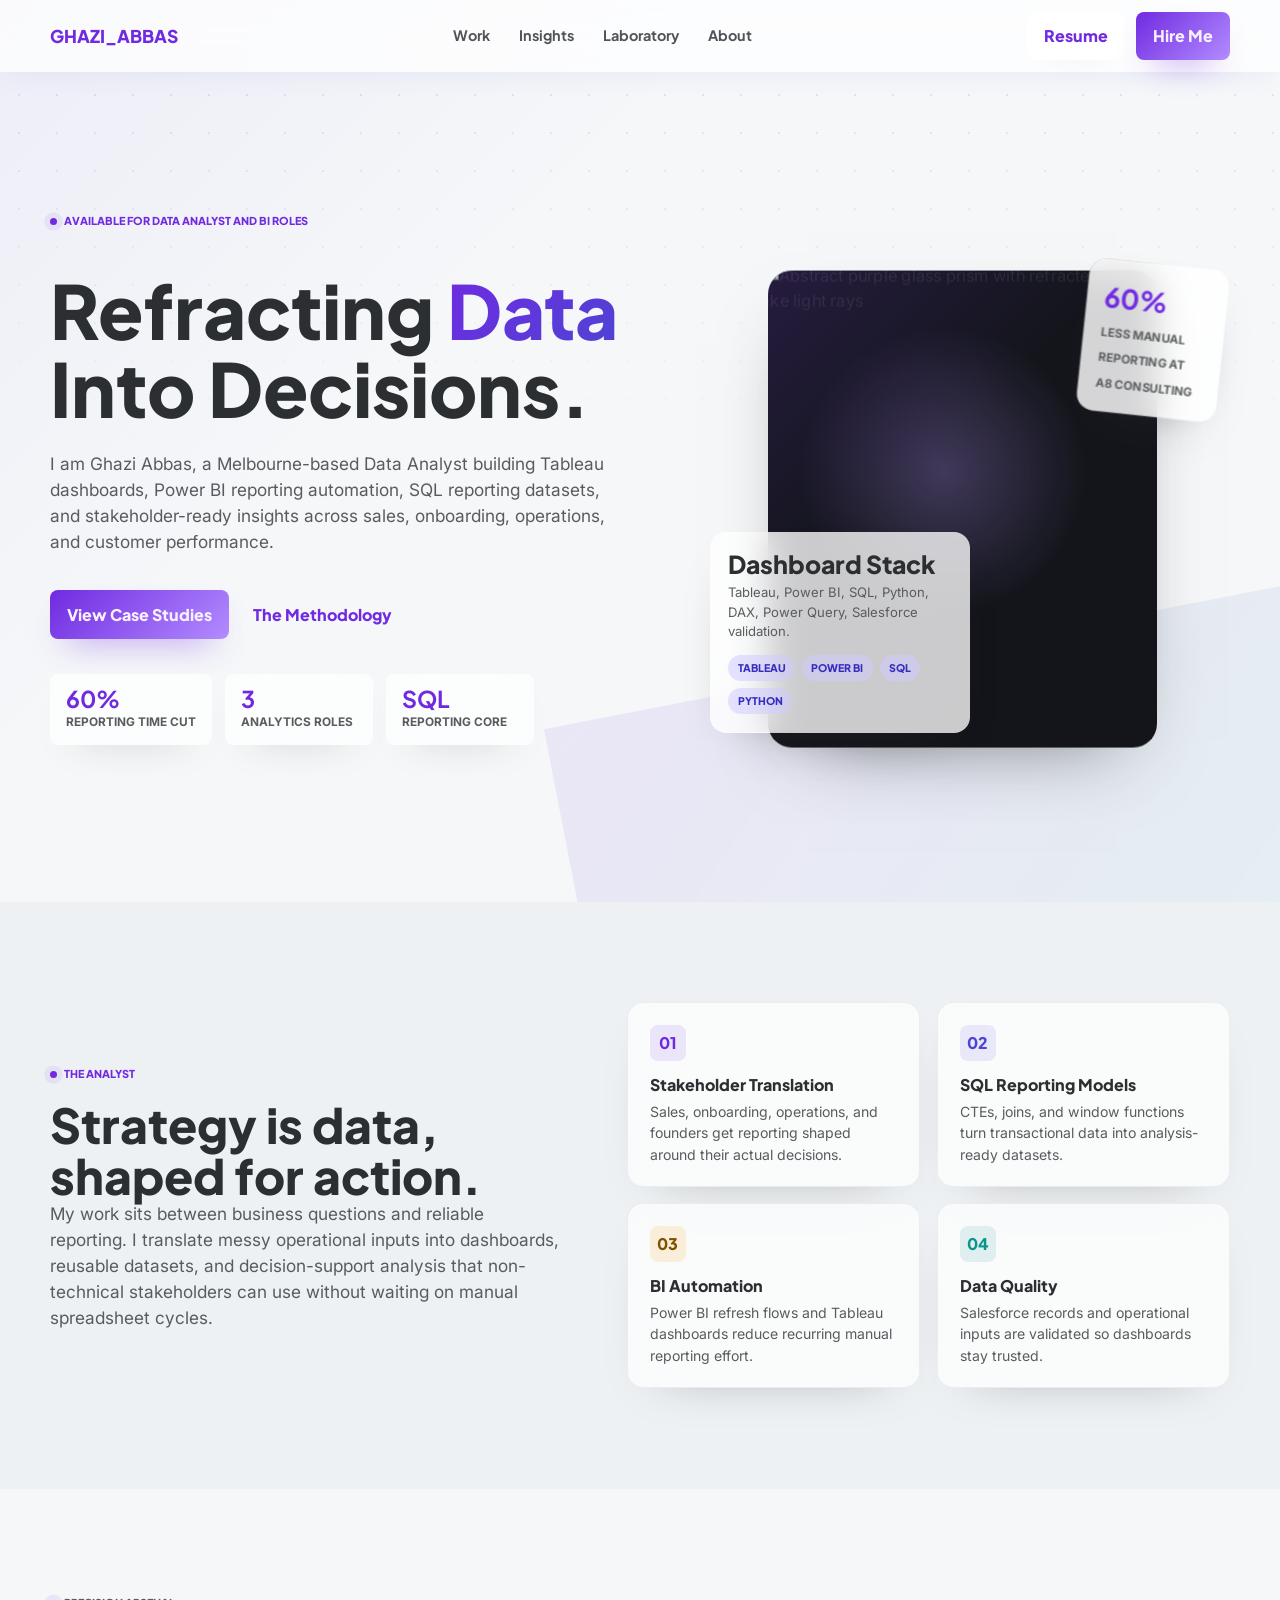
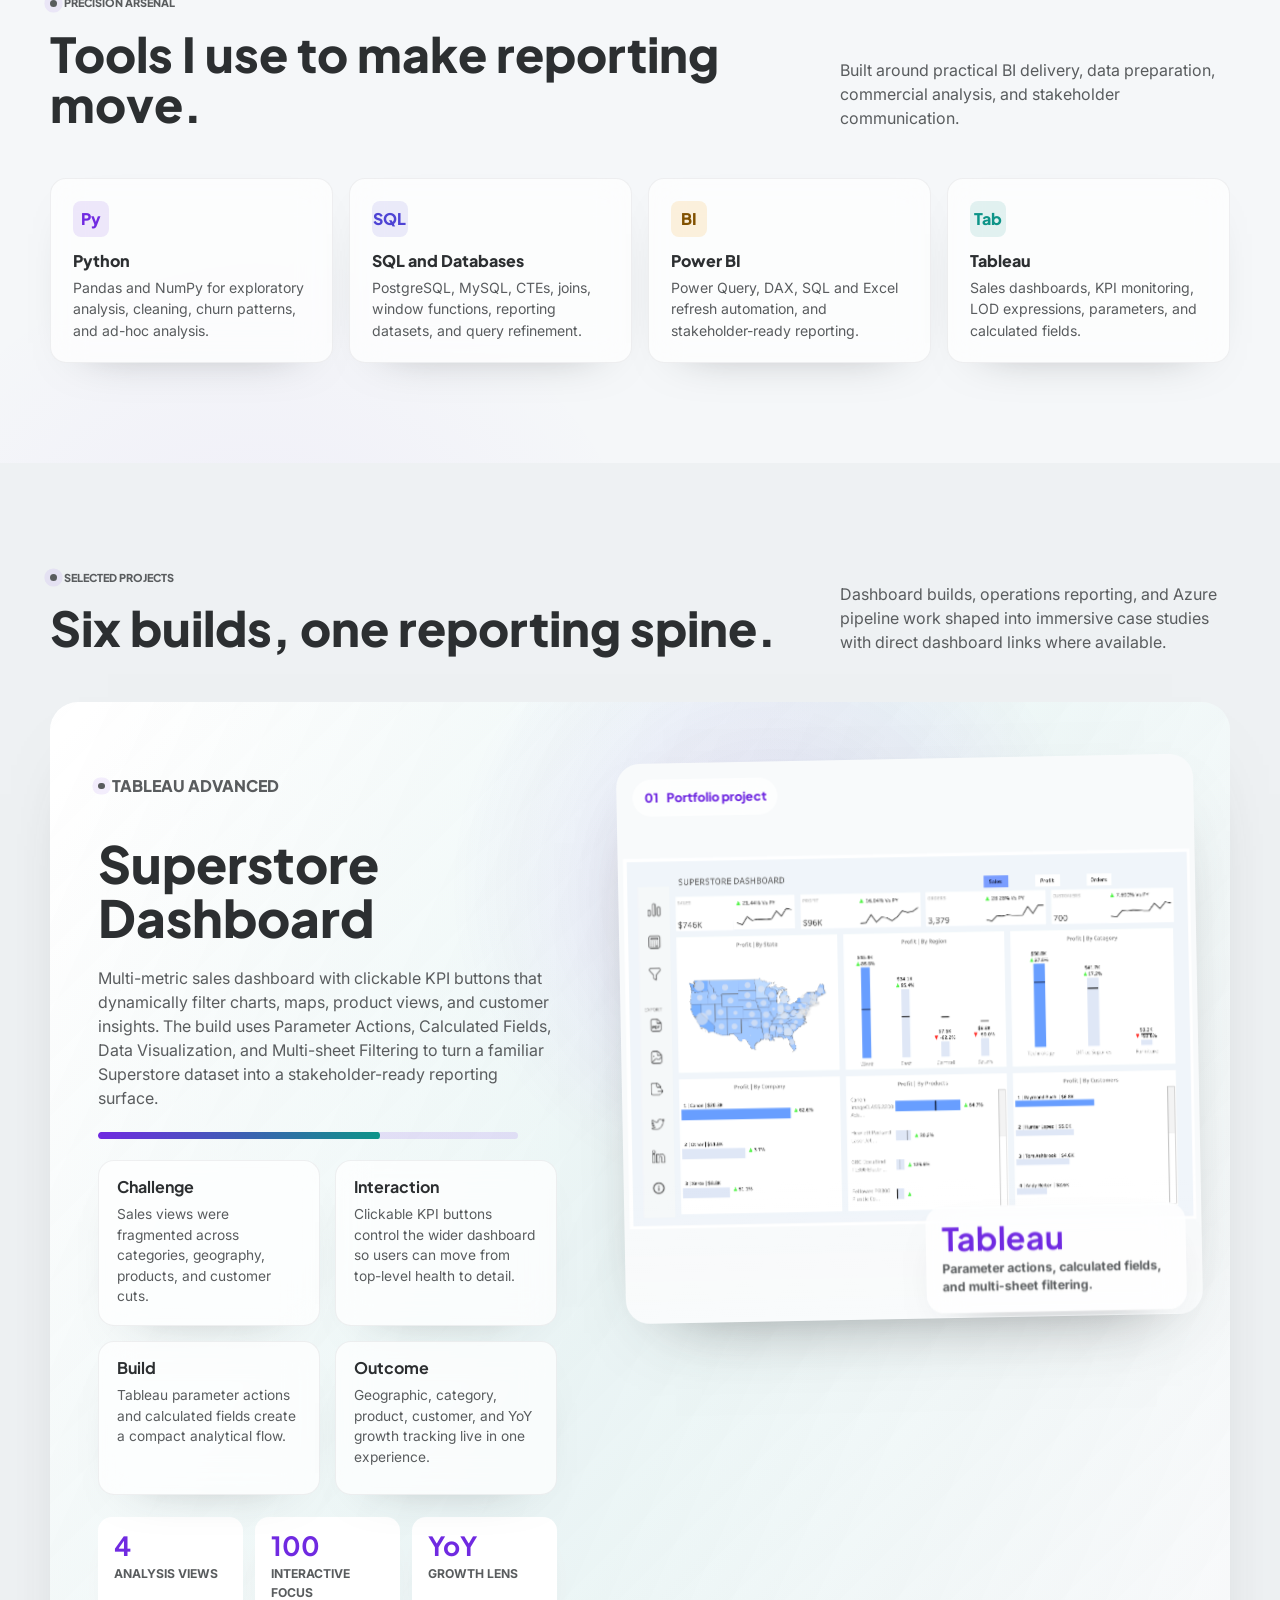
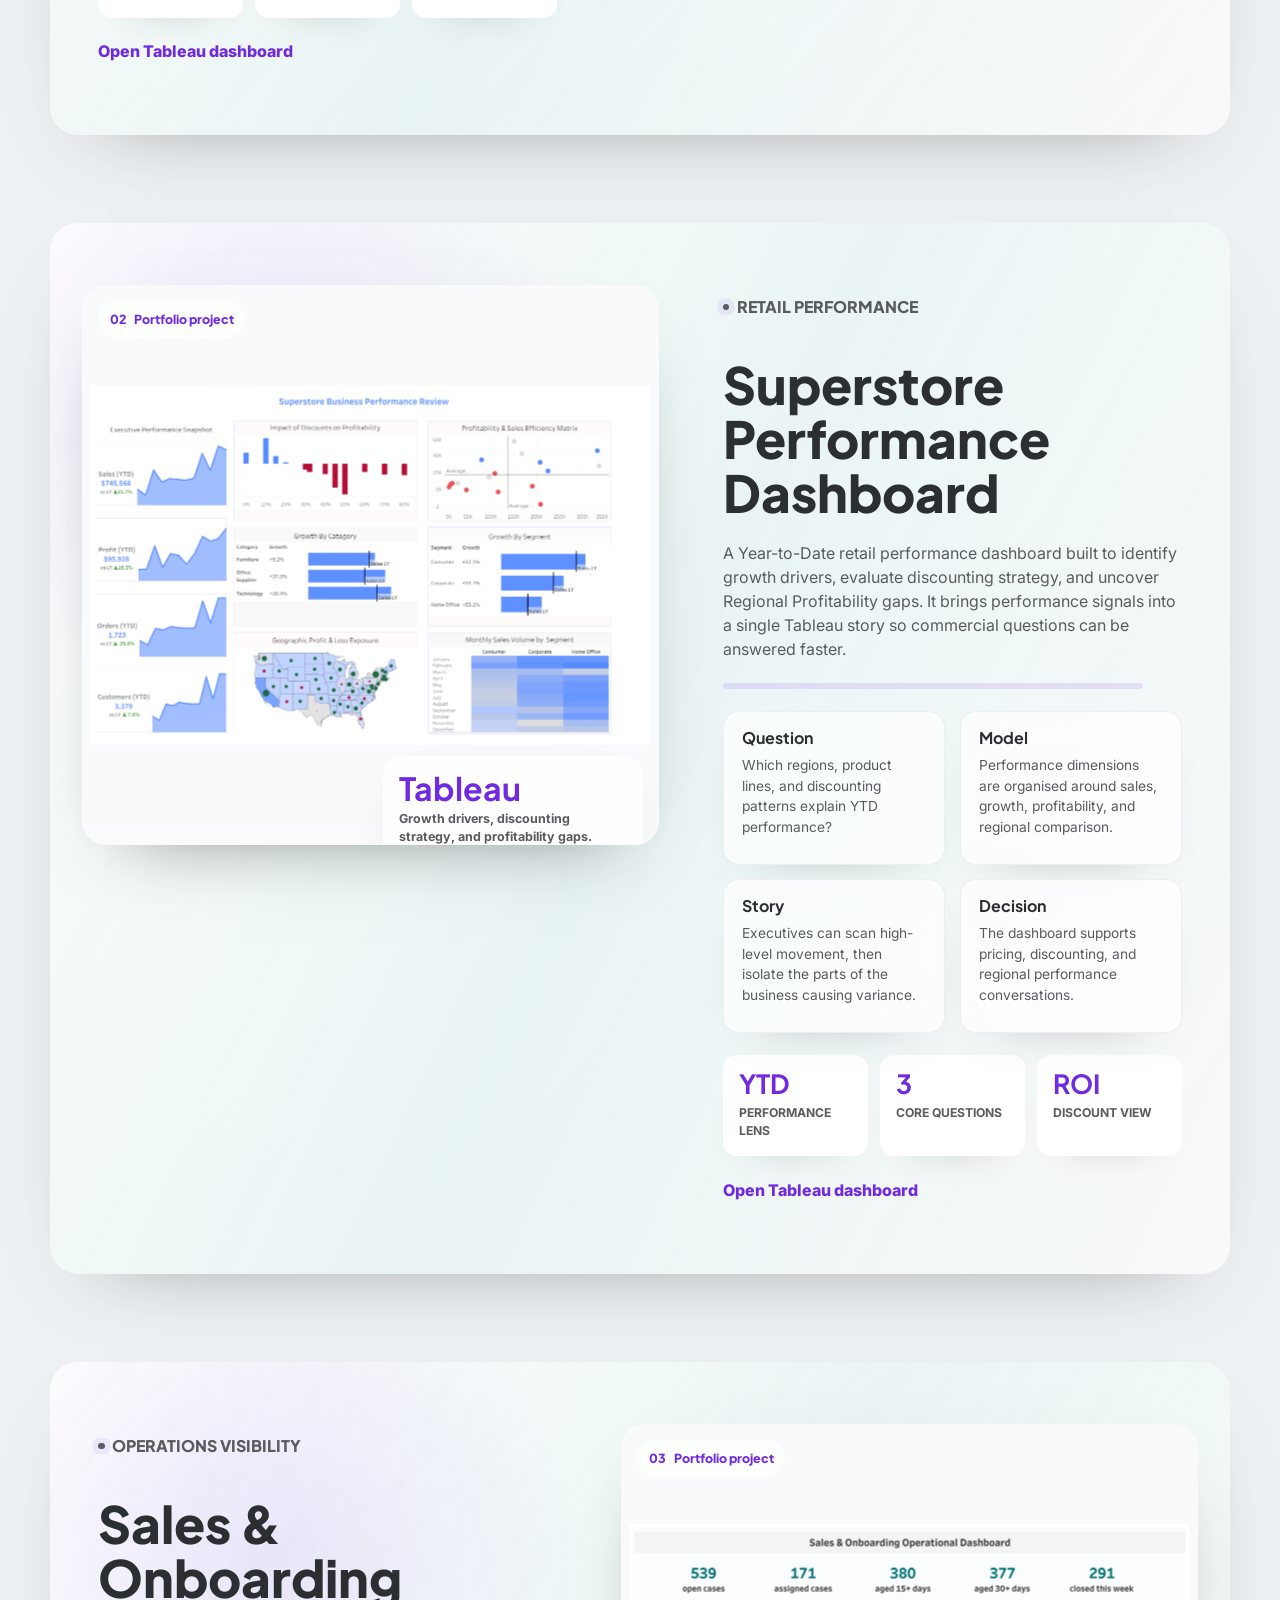
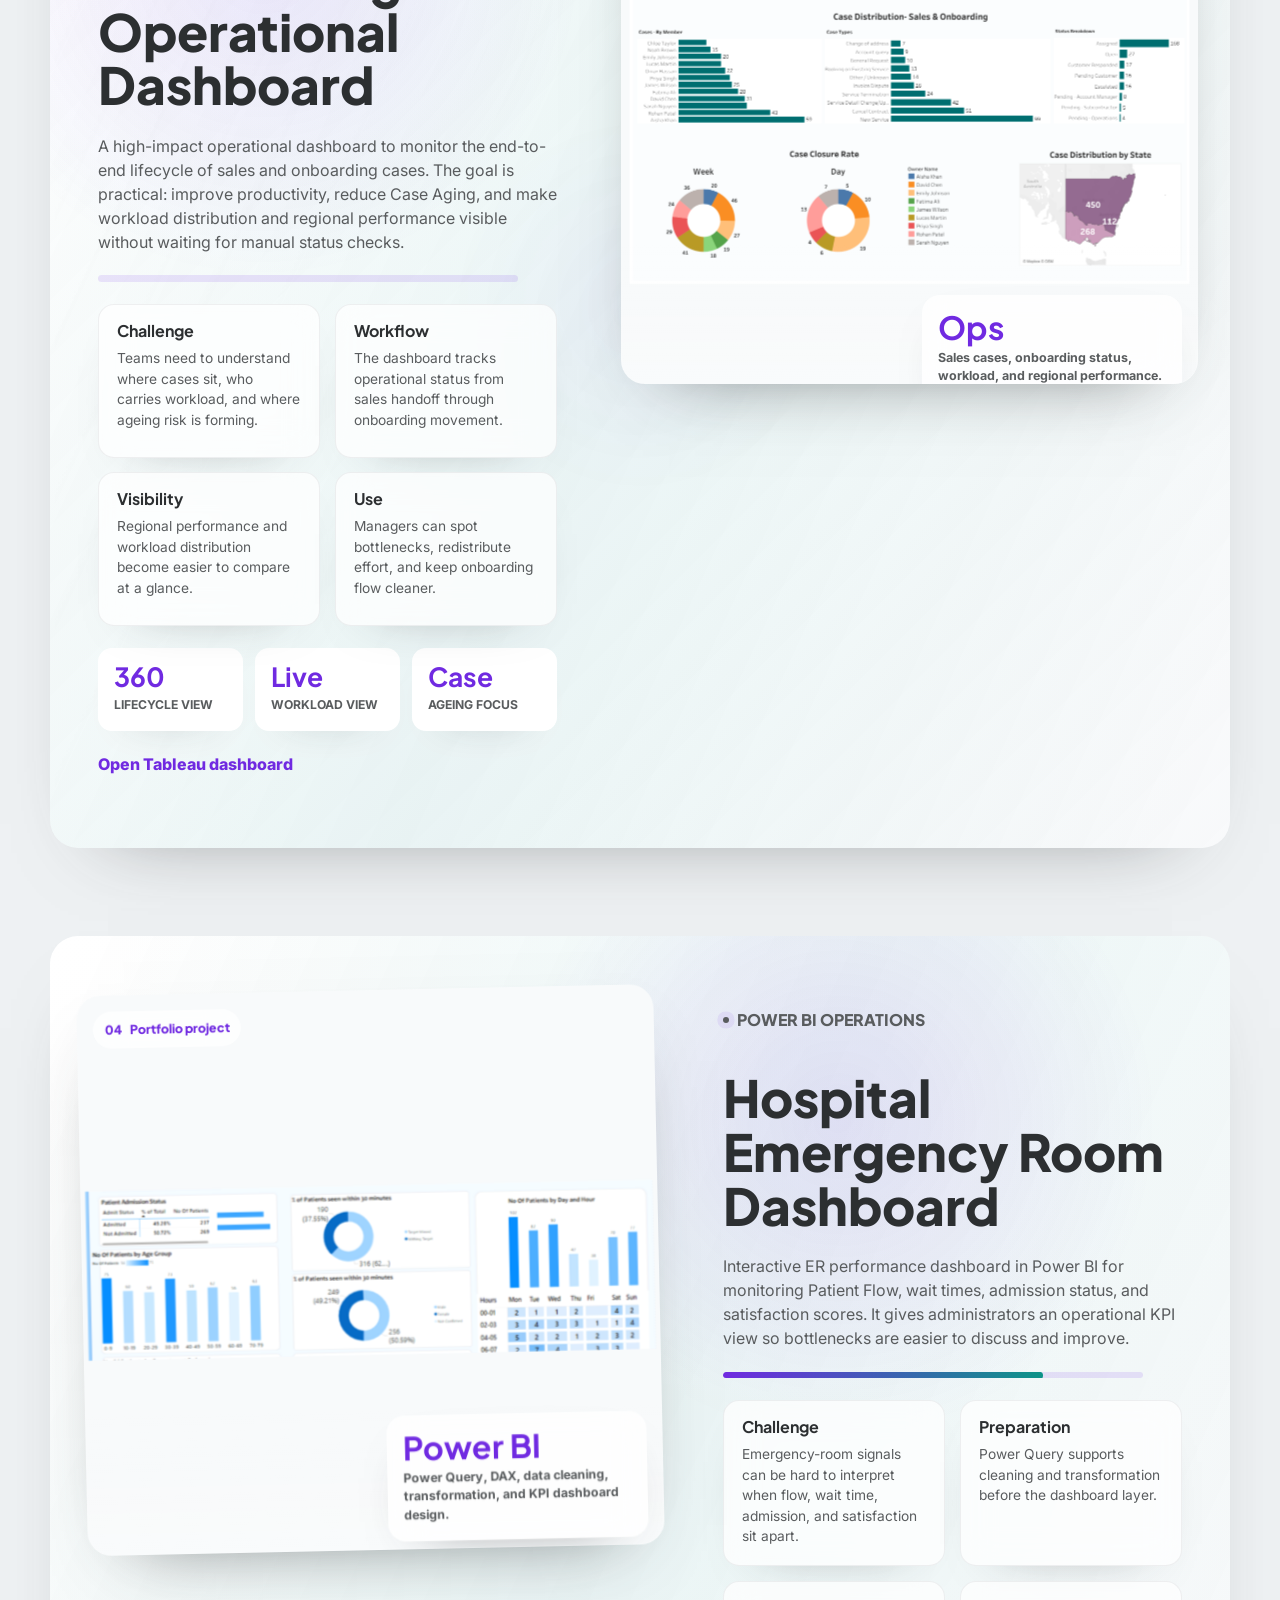
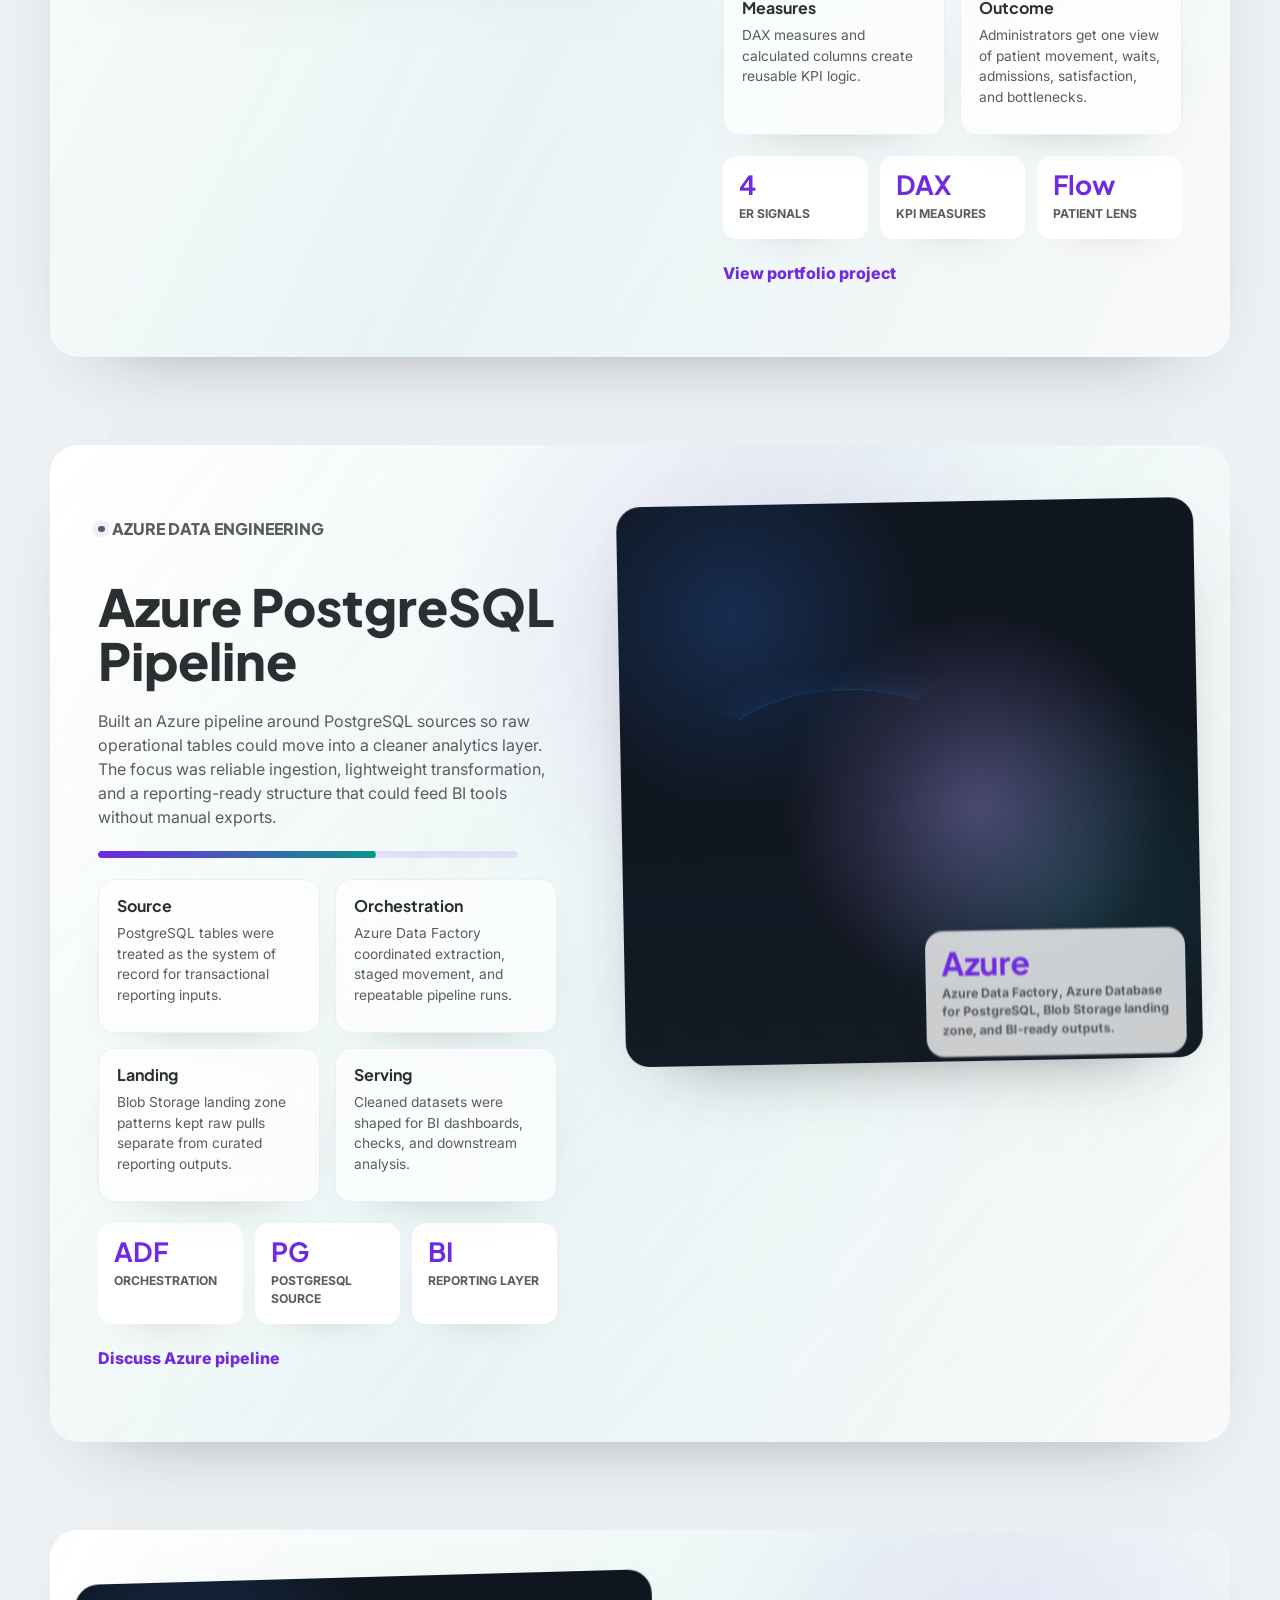
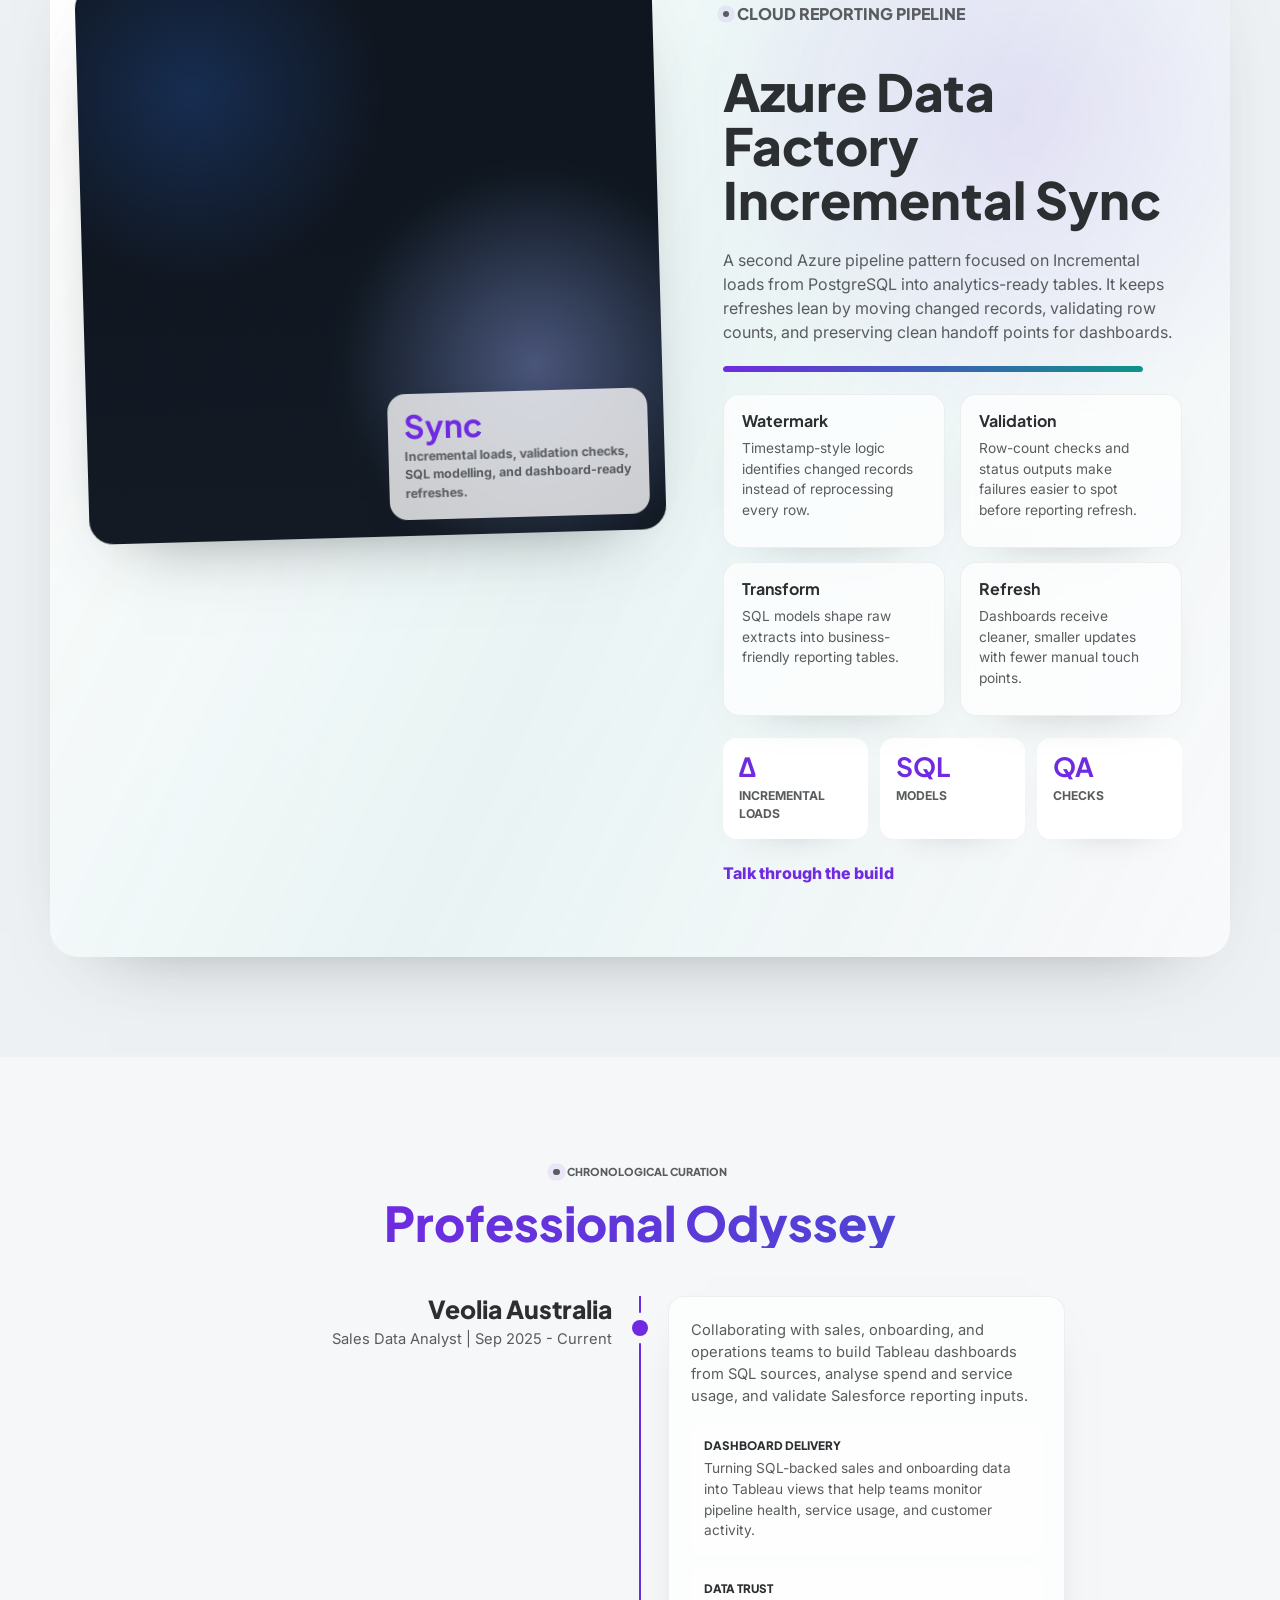
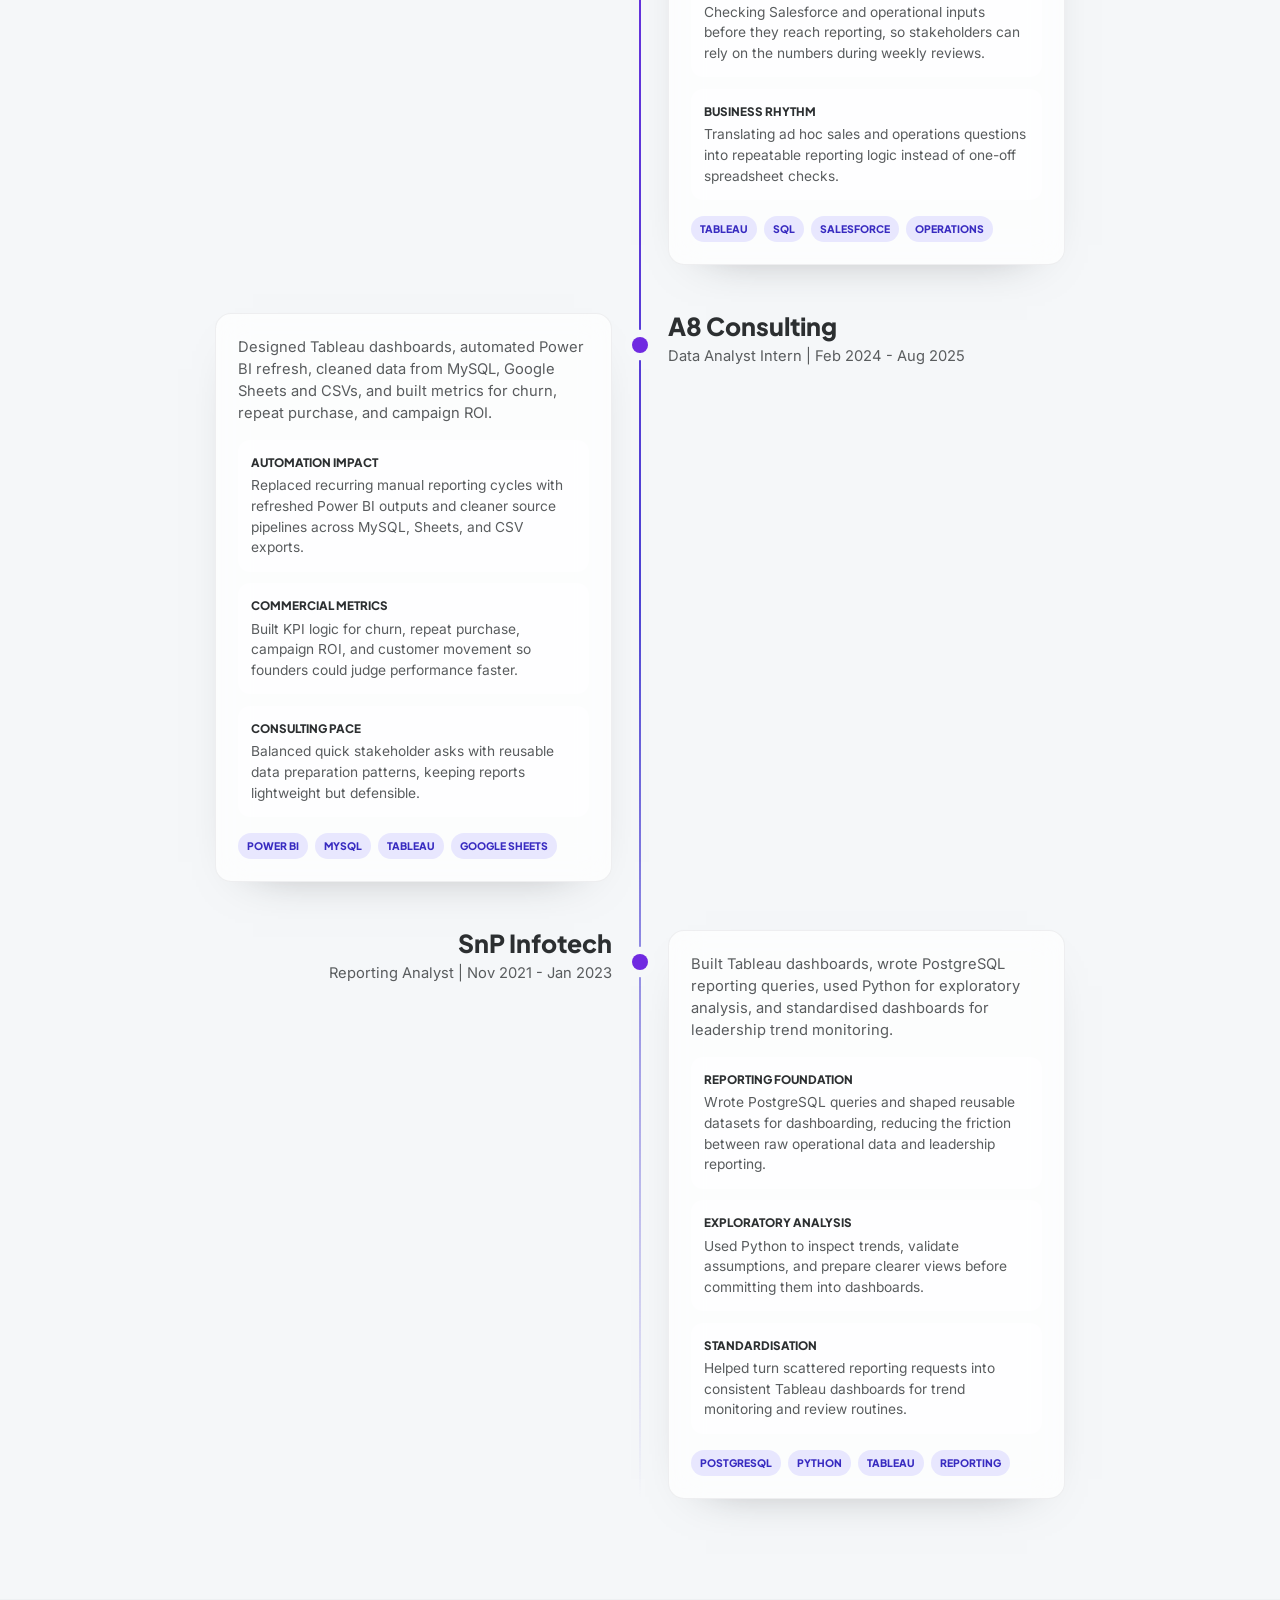
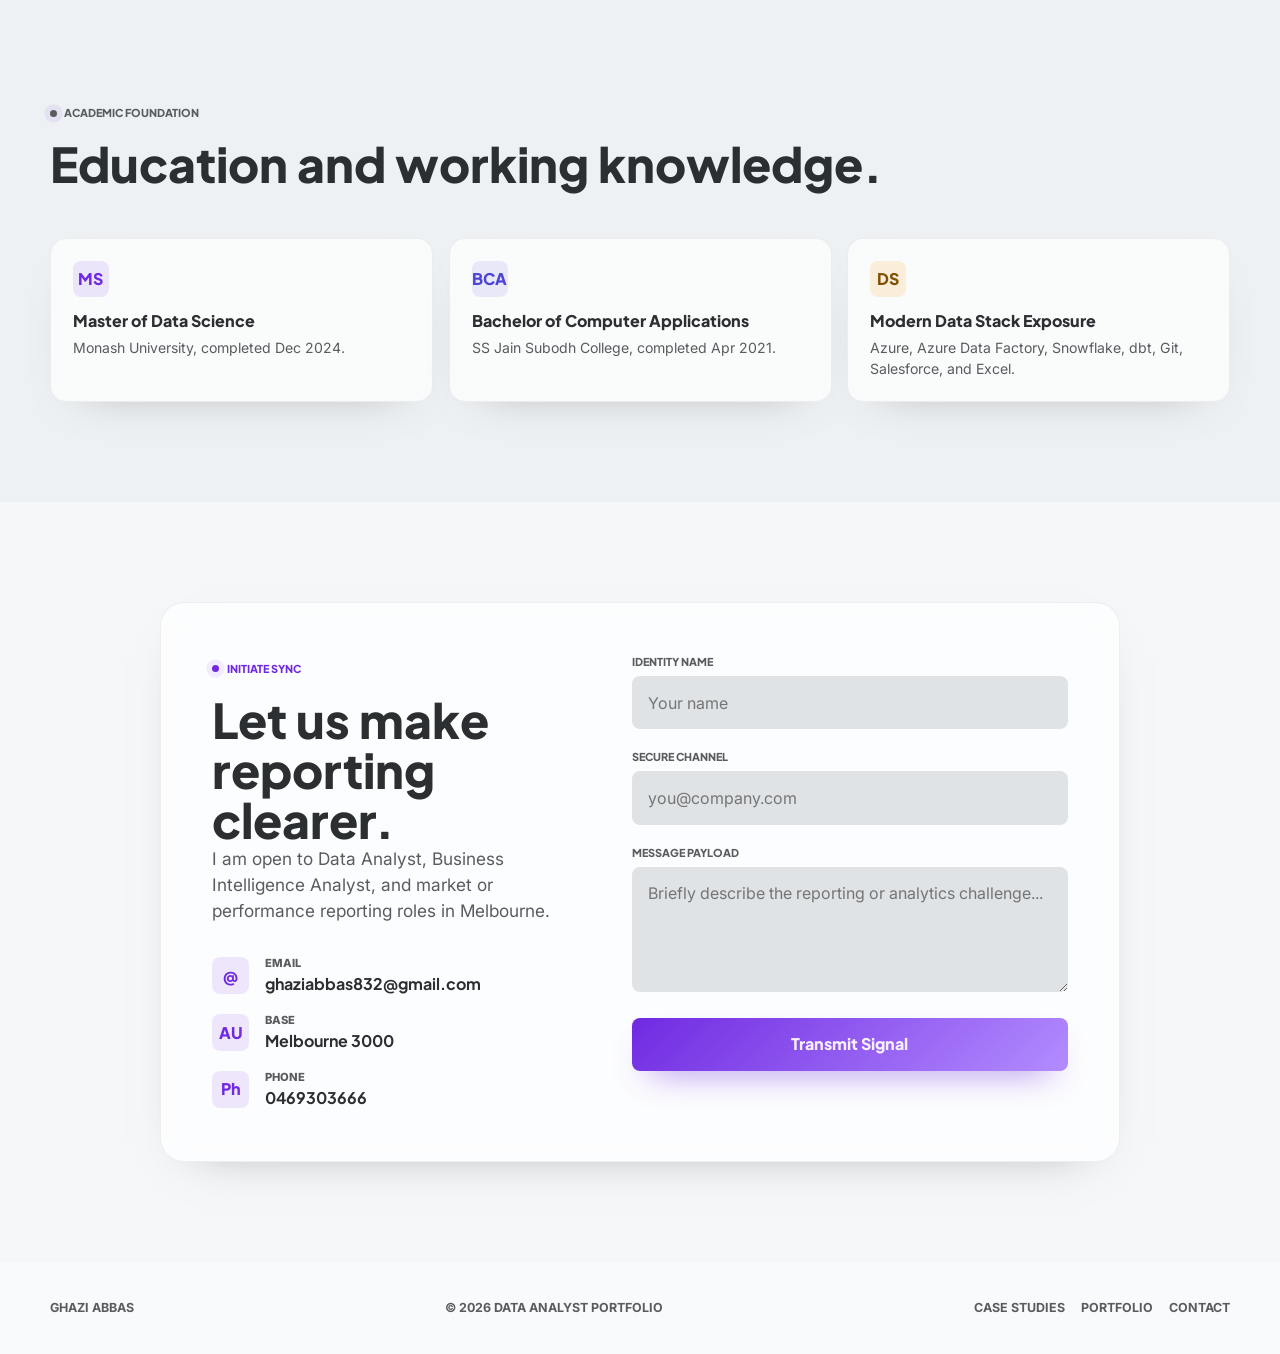
==== index.html @ 99b310ee "Prepare portfolio for GitHub Pages" ====
<!DOCTYPE html>
<html lang="en">
<head>
  <meta charset="utf-8">
  <meta name="viewport" content="width=device-width, initial-scale=1.0">
  <meta name="description" content="Ghazi Abbas is a Melbourne-based Data Analyst building Tableau dashboards, Power BI reporting automation, SQL reporting datasets, and stakeholder-focused insights.">
  <title>Ghazi Abbas | Data Analyst Portfolio</title>
  <link rel="preconnect" href="https://fonts.googleapis.com">
  <link rel="preconnect" href="https://fonts.gstatic.com" crossorigin>
  <link href="https://fonts.googleapis.com/css2?family=Inter:wght@400;500;600;700&family=Plus+Jakarta+Sans:wght@500;600;700;800&display=swap" rel="stylesheet">
  <style>
    :root {
      --primary: #702ae1;
      --primary-strong: #6411d5;
      --primary-soft: #b28cff;
      --secondary: #4e44d4;
      --tertiary: #815100;
      --surface: #f5f7f9;
      --surface-low: #eef1f3;
      --surface-mid: #e5e9eb;
      --surface-high: #dfe3e6;
      --surface-white: #ffffff;
      --ink: #2c2f31;
      --muted: #595c5e;
      --ghost: rgba(171, 173, 175, 0.18);
      --glass: rgba(255, 255, 255, 0.68);
      --glass-strong: rgba(255, 255, 255, 0.82);
      --teal: #0d9488;
      --rose: #c2415c;
      --green: #11885a;
      --ease: cubic-bezier(0.34, 1.56, 0.64, 1);
      color-scheme: light;
    }

    * {
      box-sizing: border-box;
    }

    html {
      scroll-behavior: smooth;
    }

    body {
      margin: 0;
      min-width: 320px;
      background:
        radial-gradient(circle at 20% 18%, rgba(112, 42, 225, 0.05), transparent 26rem),
        linear-gradient(135deg, rgba(78, 68, 212, 0.05), transparent 34rem),
        var(--surface);
      color: var(--ink);
      font-family: Inter, system-ui, -apple-system, BlinkMacSystemFont, "Segoe UI", sans-serif;
      line-height: 1.5;
      overflow-x: hidden;
    }

    body::before {
      content: "";
      position: fixed;
      inset: 0;
      pointer-events: none;
      background-image: radial-gradient(rgba(78, 68, 212, 0.18) 1px, transparent 1px);
      background-size: 38px 38px;
      mask-image: linear-gradient(to bottom, rgba(0, 0, 0, 0.8), transparent 55%);
      z-index: -2;
    }

    a {
      color: inherit;
      text-decoration: none;
    }

    img {
      display: block;
      max-width: 100%;
    }

    button,
    input,
    textarea {
      font: inherit;
    }

    .skip-link {
      position: fixed;
      left: 1rem;
      top: 1rem;
      transform: translateY(-150%);
      background: var(--ink);
      color: #fff;
      padding: 0.7rem 1rem;
      border-radius: 8px;
      z-index: 100;
    }

    .skip-link:focus {
      transform: translateY(0);
    }

    .site-header {
      position: sticky;
      top: 0;
      z-index: 20;
      background: rgba(255, 255, 255, 0.72);
      backdrop-filter: blur(18px);
      box-shadow: 0 10px 30px -10px rgba(67, 56, 202, 0.08);
    }

    .nav {
      width: min(100% - 2rem, 1180px);
      min-height: 72px;
      margin: 0 auto;
      display: flex;
      align-items: center;
      justify-content: space-between;
      gap: 1rem;
    }

    .brand {
      font-family: "Plus Jakarta Sans", Inter, sans-serif;
      font-weight: 800;
      font-size: 1.1rem;
      color: var(--primary);
      letter-spacing: 0;
      white-space: nowrap;
    }

    .nav-links {
      display: flex;
      align-items: center;
      gap: 1.8rem;
      font-family: "Plus Jakarta Sans", Inter, sans-serif;
      font-size: 0.9rem;
      font-weight: 700;
    }

    .nav-links a {
      color: #505357;
      transition: color 180ms ease;
    }

    .nav-links a:hover {
      color: var(--primary);
    }

    .nav-actions {
      display: flex;
      align-items: center;
      gap: 0.75rem;
    }

    .btn {
      min-height: 42px;
      display: inline-flex;
      align-items: center;
      justify-content: center;
      gap: 0.5rem;
      border: 0;
      border-radius: 8px;
      padding: 0.78rem 1.05rem;
      font-family: "Plus Jakarta Sans", Inter, sans-serif;
      font-weight: 800;
      cursor: pointer;
      transition: transform 220ms var(--ease), box-shadow 220ms ease, background 220ms ease;
    }

    .btn:hover {
      transform: translateY(-2px);
    }

    .btn-primary {
      background: linear-gradient(135deg, var(--primary), var(--primary-soft));
      color: #f8f0ff;
      box-shadow: 0 16px 34px -18px rgba(112, 42, 225, 0.78);
    }

    .btn-glass {
      background: var(--glass-strong);
      color: var(--primary);
      box-shadow: 0 10px 30px -22px rgba(67, 56, 202, 0.3);
    }

    .btn-line {
      color: var(--primary);
      position: relative;
      padding-inline: 0;
      min-height: 0;
      background: transparent;
    }

    .btn-line::after {
      content: "";
      position: absolute;
      left: 0;
      right: 100%;
      bottom: -0.22rem;
      height: 2px;
      background: currentColor;
      transition: right 220ms ease;
    }

    .btn-line:hover::after {
      right: 0;
    }

    .section {
      position: relative;
      padding: 6.25rem 0;
    }

    .section-low {
      background: var(--surface-low);
    }

    .wrap {
      width: min(100% - 2rem, 1180px);
      margin: 0 auto;
    }

    .eyebrow {
      display: inline-flex;
      align-items: center;
      gap: 0.48rem;
      margin: 0 0 1.1rem;
      color: var(--primary);
      font-family: "Plus Jakarta Sans", Inter, sans-serif;
      font-size: 0.68rem;
      font-weight: 800;
      letter-spacing: 0;
      text-transform: uppercase;
    }

    .eyebrow::before {
      content: "";
      width: 0.42rem;
      height: 0.42rem;
      border-radius: 999px;
      background: currentColor;
      box-shadow: 0 0 0 0.35rem rgba(112, 42, 225, 0.08);
    }

    h1,
    h2,
    h3,
    h4 {
      margin: 0;
      font-family: "Plus Jakarta Sans", Inter, sans-serif;
      letter-spacing: 0;
      line-height: 1.05;
    }

    h1 {
      max-width: 680px;
      font-size: 4.65rem;
      font-weight: 800;
    }

    h2 {
      font-size: 3rem;
      font-weight: 800;
    }

    h3 {
      font-size: 1.55rem;
      font-weight: 800;
    }

    p {
      margin: 0;
    }

    .text-gradient {
      background: linear-gradient(135deg, var(--primary), var(--secondary));
      -webkit-background-clip: text;
      background-clip: text;
      color: transparent;
    }

    .lead {
      max-width: 620px;
      color: var(--muted);
      font-size: 1.08rem;
    }

    .hero {
      min-height: 830px;
      display: grid;
      align-items: center;
      overflow: hidden;
      padding: 5rem 0 6rem;
    }

    .hero::after {
      content: "";
      position: absolute;
      inset: auto -8rem -10rem auto;
      width: 52rem;
      height: 26rem;
      background: linear-gradient(135deg, rgba(112, 42, 225, 0.08), rgba(13, 148, 136, 0.07));
      transform: rotate(-11deg);
      z-index: -1;
    }

    .hero-grid {
      display: grid;
      grid-template-columns: minmax(0, 1.05fr) minmax(360px, 0.95fr);
      align-items: center;
      gap: 4.5rem;
    }

    .hero-copy {
      display: grid;
      gap: 1.5rem;
    }

    .hero-actions {
      display: flex;
      align-items: center;
      flex-wrap: wrap;
      gap: 1rem 1.5rem;
      padding-top: 0.7rem;
    }

    .hero-proof {
      display: flex;
      align-items: stretch;
      flex-wrap: wrap;
      gap: 0.8rem;
      padding-top: 0.7rem;
    }

    .proof-pill {
      min-width: 148px;
      padding: 0.8rem 1rem;
      border-radius: 8px;
      background: var(--glass);
      backdrop-filter: blur(16px);
      box-shadow: 0 16px 40px -28px rgba(44, 47, 49, 0.36);
    }

    .proof-pill strong {
      display: block;
      color: var(--primary);
      font-family: "Plus Jakarta Sans", Inter, sans-serif;
      font-size: 1.45rem;
      line-height: 1;
    }

    .proof-pill span {
      display: block;
      margin-top: 0.25rem;
      color: var(--muted);
      font-size: 0.74rem;
      font-weight: 700;
      text-transform: uppercase;
    }

    .hero-stage {
      position: relative;
      min-height: 560px;
      perspective: 1200px;
    }

    .data-slab {
      position: absolute;
      inset: 4.2rem 4.6rem 1rem 4rem;
      border-radius: 24px;
      transform: rotate(8deg);
      transform-style: preserve-3d;
      box-shadow: 0 32px 75px -40px rgba(44, 47, 49, 0.62);
      overflow: hidden;
      background: #13151b;
      isolation: isolate;
    }

    .data-slab img {
      width: 100%;
      height: 100%;
      object-fit: cover;
      opacity: 0.92;
      filter: saturate(1.04) contrast(1.04);
      transform: scale(1.03);
    }

    .data-slab::after {
      content: "";
      position: absolute;
      inset: 0;
      background:
        linear-gradient(135deg, rgba(112, 42, 225, 0.18), transparent 42%),
        radial-gradient(circle at var(--trace-x, 45%) var(--trace-y, 42%), rgba(178, 140, 255, 0.28), transparent 9rem);
      mix-blend-mode: screen;
      pointer-events: none;
    }

    .floating-metric {
      position: absolute;
      right: 1.35rem;
      top: 4.8rem;
      width: 132px;
      padding: 1.05rem;
      border-radius: 16px;
      background: var(--glass-strong);
      backdrop-filter: blur(16px);
      box-shadow: 0 20px 45px -28px rgba(44, 47, 49, 0.52);
      transform: translateZ(70px) rotate(6deg);
      z-index: 3;
    }

    .floating-metric strong {
      display: block;
      color: var(--primary);
      font-family: "Plus Jakarta Sans", Inter, sans-serif;
      font-size: 1.6rem;
    }

    .floating-metric span {
      color: var(--muted);
      font-size: 0.7rem;
      font-weight: 700;
      text-transform: uppercase;
    }

    .stack-card {
      position: absolute;
      left: 0.4rem;
      bottom: 1.65rem;
      width: 260px;
      padding: 1.15rem;
      border-radius: 16px;
      background: rgba(255, 255, 255, 0.78);
      backdrop-filter: blur(18px);
      box-shadow: 0 22px 52px -35px rgba(44, 47, 49, 0.55);
      z-index: 3;
    }

    .stack-card p {
      color: var(--muted);
      font-size: 0.82rem;
      margin-top: 0.4rem;
    }

    .mini-stack {
      display: flex;
      flex-wrap: wrap;
      gap: 0.45rem;
      margin-top: 0.8rem;
    }

    .chip {
      display: inline-flex;
      align-items: center;
      border-radius: 999px;
      background: rgba(208, 205, 255, 0.55);
      color: #382bc0;
      padding: 0.32rem 0.58rem;
      font-size: 0.66rem;
      font-family: "Plus Jakarta Sans", Inter, sans-serif;
      font-weight: 800;
      text-transform: uppercase;
    }

    .split-grid {
      display: grid;
      grid-template-columns: minmax(0, 0.92fr) minmax(380px, 1.08fr);
      gap: 4rem;
      align-items: center;
    }

    .feature-grid {
      display: grid;
      grid-template-columns: repeat(2, minmax(0, 1fr));
      gap: 1rem;
    }

    .feature-card,
    .skill-card,
    .education-card,
    .timeline-card,
    .case-card,
    .lab-card,
    .contact-panel {
      position: relative;
      background: var(--glass);
      backdrop-filter: blur(16px);
      border: 1px solid var(--ghost);
      box-shadow: 0 18px 50px -38px rgba(44, 47, 49, 0.55);
      overflow: hidden;
    }

    .feature-card,
    .skill-card,
    .education-card {
      border-radius: 16px;
      padding: 1.35rem;
    }

    [data-trace]::before {
      content: "";
      position: absolute;
      inset: 0;
      background: radial-gradient(circle at var(--trace-x, 50%) var(--trace-y, 50%), rgba(166, 122, 255, 0.24), transparent 8rem);
      opacity: 0;
      transition: opacity 180ms ease;
      pointer-events: none;
    }

    [data-trace]:hover::before {
      opacity: 1;
    }

    .feature-card > *,
    .skill-card > *,
    .education-card > *,
    .case-card > *,
    .lab-card > *,
    .contact-panel > * {
      position: relative;
      z-index: 1;
    }

    .icon {
      width: 2.3rem;
      height: 2.3rem;
      display: grid;
      place-items: center;
      border-radius: 8px;
      background: rgba(112, 42, 225, 0.1);
      color: var(--primary);
      font-family: "Plus Jakarta Sans", Inter, sans-serif;
      font-weight: 800;
      margin-bottom: 1rem;
    }

    .feature-card:nth-child(2) .icon,
    .skill-card:nth-child(2) .icon,
    .education-card:nth-child(2) .icon {
      color: var(--secondary);
      background: rgba(78, 68, 212, 0.1);
    }

    .feature-card:nth-child(3) .icon,
    .skill-card:nth-child(3) .icon,
    .education-card:nth-child(3) .icon {
      color: var(--tertiary);
      background: rgba(248, 160, 16, 0.14);
    }

    .feature-card:nth-child(4) .icon,
    .skill-card:nth-child(4) .icon {
      color: var(--teal);
      background: rgba(13, 148, 136, 0.11);
    }

    .feature-card h3,
    .skill-card h3,
    .education-card h3 {
      font-size: 1rem;
      margin-bottom: 0.45rem;
    }

    .feature-card p,
    .skill-card p,
    .education-card p {
      color: var(--muted);
      font-size: 0.88rem;
    }

    .section-head {
      display: flex;
      align-items: end;
      justify-content: space-between;
      gap: 2rem;
      margin-bottom: 3rem;
    }

    .section-head p {
      max-width: 390px;
      color: var(--muted);
    }

    .skills-grid {
      display: grid;
      grid-template-columns: repeat(4, minmax(0, 1fr));
      gap: 1rem;
    }

    .case-list {
      display: grid;
      gap: 2.2rem;
    }

    .case-card {
      display: grid;
      grid-template-columns: minmax(0, 1.05fr) minmax(360px, 0.95fr);
      min-height: 440px;
      border-radius: 24px;
      background: var(--surface-white);
    }

    .case-card:nth-child(even) {
      grid-template-columns: minmax(360px, 0.95fr) minmax(0, 1.05fr);
    }

    .case-media {
      position: relative;
      min-height: 390px;
      overflow: hidden;
      background: #111318;
    }

    .case-media img {
      width: 100%;
      height: 100%;
      object-fit: cover;
      opacity: 0.86;
      filter: saturate(1.05) contrast(1.04);
      transition: transform 900ms ease;
    }

    .case-card:hover .case-media img {
      transform: scale(1.055);
    }

    .case-media::after {
      content: "";
      position: absolute;
      inset: 0;
      background:
        radial-gradient(circle at 52% 45%, rgba(13, 148, 136, 0.18), transparent 12rem),
        linear-gradient(to right, rgba(255, 255, 255, 0.88), transparent 38%, transparent 68%, rgba(255, 255, 255, 0.92));
      pointer-events: none;
    }

    .case-card:nth-child(even) .case-media::after {
      background:
        radial-gradient(circle at 55% 48%, rgba(248, 160, 16, 0.18), transparent 12rem),
        linear-gradient(to left, rgba(255, 255, 255, 0.88), transparent 38%, transparent 68%, rgba(255, 255, 255, 0.92));
    }

    .case-content {
      display: grid;
      align-content: center;
      gap: 1.15rem;
      padding: 3.25rem;
    }

    .case-content p {
      color: var(--muted);
    }

    .outcomes {
      display: grid;
      gap: 0.72rem;
      padding: 0;
      margin: 0;
      list-style: none;
    }

    .outcomes li {
      display: flex;
      gap: 0.65rem;
      align-items: flex-start;
      color: var(--ink);
      font-size: 0.92rem;
      font-weight: 600;
    }

    .outcomes li::before {
      content: "";
      width: 0.48rem;
      height: 0.48rem;
      border-radius: 999px;
      margin-top: 0.45rem;
      background: var(--primary);
      box-shadow: 0 0 0 0.24rem rgba(112, 42, 225, 0.09);
      flex: 0 0 auto;
    }

    .lab-card {
      border-radius: 24px;
      padding: 2rem;
      background:
        linear-gradient(135deg, rgba(255, 255, 255, 0.9), rgba(238, 241, 243, 0.8)),
        var(--surface-white);
      display: grid;
      grid-template-columns: minmax(0, 0.86fr) minmax(280px, 1.14fr);
      gap: 2rem;
      align-items: center;
    }

    .lab-visual {
      min-height: 260px;
      border-radius: 18px;
      background:
        linear-gradient(135deg, rgba(112, 42, 225, 0.12), transparent),
        linear-gradient(90deg, rgba(13, 148, 136, 0.13), transparent),
        var(--surface-mid);
      position: relative;
      overflow: hidden;
      display: grid;
      place-items: center;
    }

    .mini-dashboard {
      width: 82%;
      border-radius: 16px;
      padding: 1rem;
      background: rgba(255, 255, 255, 0.7);
      backdrop-filter: blur(14px);
      box-shadow: 0 24px 55px -34px rgba(44, 47, 49, 0.54);
      display: grid;
      gap: 0.8rem;
      transform: rotate(-2deg);
    }

    .chart-row {
      height: 0.72rem;
      border-radius: 99px;
      background: var(--surface-high);
      overflow: hidden;
    }

    .chart-row span {
      display: block;
      height: 100%;
      border-radius: inherit;
      background: linear-gradient(90deg, var(--primary), var(--teal));
    }

    .work-scroll {
      display: grid;
      gap: 5.5rem;
      counter-reset: project;
      perspective: 1400px;
    }

    .project-dive {
      counter-increment: project;
      position: relative;
      display: grid;
      grid-template-columns: minmax(0, 0.92fr) minmax(420px, 1.08fr);
      gap: 3rem;
      align-items: start;
      min-height: 760px;
      padding: 2rem;
      border-radius: 28px;
      background:
        linear-gradient(135deg, rgba(255, 255, 255, 0.88), rgba(245, 247, 249, 0.72)),
        var(--surface-white);
      box-shadow: 0 34px 80px -58px rgba(44, 47, 49, 0.58);
      overflow: clip;
      isolation: isolate;
      contain: paint;
      transform-style: preserve-3d;
      transform: perspective(1400px) rotateX(calc(var(--scroll-rx, 0deg) + var(--depth-rx, 0deg))) rotateY(var(--depth-ry, 0deg));
      will-change: transform;
    }

    .project-dive::after {
      content: "";
      position: absolute;
      inset: 0;
      background:
        radial-gradient(circle at calc(18% + (var(--scene-progress, 0) * 64%)) 18%, rgba(112, 42, 225, 0.12), transparent 20rem),
        linear-gradient(115deg, transparent, rgba(13, 148, 136, 0.08), transparent);
      opacity: 0.9;
      pointer-events: none;
      z-index: -1;
    }

    .project-dive::before {
      content: "";
      position: absolute;
      inset: 1rem;
      border-radius: 24px;
      background:
        linear-gradient(115deg, rgba(255, 255, 255, 0.16), transparent 36%),
        radial-gradient(circle at var(--trace-x, 50%) var(--trace-y, 50%), rgba(112, 42, 225, 0.16), transparent 14rem);
      opacity: calc(0.22 + (var(--scene-progress, 0) * 0.28));
      transform: translateZ(-24px) scale(1.02);
      pointer-events: none;
      z-index: -1;
    }

    .project-dive:nth-child(even) {
      grid-template-columns: minmax(420px, 1.08fr) minmax(0, 0.92fr);
    }

    .project-dive:nth-child(even) .project-visual {
      order: 1;
    }

    .project-dive:nth-child(even) .project-copy {
      order: 2;
    }

    .project-visual {
      position: sticky;
      top: 104px;
      min-height: 560px;
      border-radius: 24px;
      overflow: hidden;
      background: #111318;
      box-shadow: 0 30px 74px -48px rgba(44, 47, 49, 0.7);
      transform: translate3d(0, calc(var(--visual-y, 0px) + var(--parallax-y, 0px)), 0) rotate(calc(var(--scene-progress, 0) * -1.6deg));
      transition: none;
      will-change: transform;
      backface-visibility: hidden;
      contain: paint;
    }

    .project-visual img {
      width: 100%;
      height: 100%;
      min-height: 560px;
      object-fit: cover;
      filter: saturate(1.05) contrast(1.03);
      transform: scale(calc(1.04 + (var(--scene-progress, 0) * 0.055)));
      transition: none;
      will-change: transform;
      backface-visibility: hidden;
    }

    .project-visual.dashboard-visual {
      background: #f8fafb;
    }

    .project-visual.dashboard-visual img {
      object-fit: contain;
      padding: 0.6rem;
      transform: scale(calc(1.005 + (var(--scene-progress, 0) * 0.018)));
    }

    .project-visual.dashboard-visual::before {
      background:
        radial-gradient(circle at calc(26% + var(--scene-progress, 0) * 34%) calc(20% + var(--scene-progress, 0) * 26%), rgba(178, 140, 255, 0.12), transparent 12rem);
    }

    .project-visual.dashboard-visual::after {
      background:
        linear-gradient(to top, rgba(255, 255, 255, 0.24), transparent 25%);
    }

    .pipeline-visual {
      display: grid;
      place-items: center;
      min-height: 560px;
      background:
        radial-gradient(circle at 20% 20%, rgba(46, 127, 255, 0.22), transparent 12rem),
        radial-gradient(circle at 78% 70%, rgba(13, 148, 136, 0.18), transparent 13rem),
        #101620;
      color: #f8fbff;
      perspective: 1200px;
    }

    .azure-orbit {
      position: relative;
      width: min(90%, 520px);
      min-height: 390px;
      transform-style: preserve-3d;
      transform: rotateX(58deg) rotateZ(calc(-14deg + (var(--scene-progress, 0) * 18deg))) translateY(var(--parallax-y, 0px));
      will-change: transform;
    }

    .orbit-ring {
      position: absolute;
      inset: 4%;
      border: 1px solid rgba(135, 184, 255, 0.34);
      border-radius: 999px;
      transform: translateZ(-26px);
      box-shadow: 0 0 80px rgba(46, 127, 255, 0.18);
    }

    .orbit-ring:nth-child(2) {
      inset: 18% 10%;
      border-color: rgba(34, 211, 238, 0.28);
      transform: translateZ(32px) rotateZ(36deg);
    }

    .pipeline-node {
      position: absolute;
      display: grid;
      place-items: center;
      width: 7.2rem;
      min-height: 4.7rem;
      padding: 0.85rem;
      border-radius: 14px;
      background: rgba(255, 255, 255, 0.92);
      color: var(--ink);
      box-shadow: 0 28px 70px -36px rgba(0, 0, 0, 0.65);
      transform: translate3d(var(--node-x), var(--node-y), var(--node-z));
      font-family: "Plus Jakarta Sans", Inter, sans-serif;
      font-weight: 800;
      text-align: center;
      line-height: 1.15;
    }

    .pipeline-node small {
      display: block;
      margin-top: 0.35rem;
      color: var(--muted);
      font-size: 0.62rem;
      text-transform: uppercase;
    }

    .pipeline-node.is-source {
      --node-x: 2rem;
      --node-y: 9rem;
      --node-z: 74px;
    }

    .pipeline-node.is-factory {
      --node-x: 12rem;
      --node-y: 1rem;
      --node-z: 116px;
      color: #1454d8;
    }

    .pipeline-node.is-postgres {
      --node-x: 22rem;
      --node-y: 10rem;
      --node-z: 88px;
      color: #0f766e;
    }

    .pipeline-node.is-bi {
      --node-x: 13rem;
      --node-y: 18rem;
      --node-z: 140px;
      color: var(--primary);
    }

    .pipeline-beam {
      position: absolute;
      left: 13%;
      right: 10%;
      top: 48%;
      height: 0.34rem;
      border-radius: 999px;
      background: linear-gradient(90deg, rgba(96, 165, 250, 0), rgba(96, 165, 250, 0.9), rgba(13, 148, 136, 0.9), rgba(96, 165, 250, 0));
      box-shadow: 0 0 30px rgba(96, 165, 250, 0.54);
      transform: translateZ(70px) rotateZ(calc(-8deg + var(--scene-progress, 0) * 12deg));
    }

    .pipeline-pulse {
      position: absolute;
      top: calc(48% - 0.5rem);
      left: calc(10% + var(--scene-progress, 0) * 66%);
      width: 1rem;
      height: 1rem;
      border-radius: 50%;
      background: #8bd3ff;
      box-shadow: 0 0 24px #8bd3ff;
      transform: translateZ(120px);
    }

    .project-visual::before,
    .project-visual::after {
      content: "";
      position: absolute;
      inset: 0;
      pointer-events: none;
    }

    .project-visual::before {
      background:
        radial-gradient(circle at calc(30% + var(--scene-progress, 0) * 48%) calc(24% + var(--scene-progress, 0) * 46%), rgba(178, 140, 255, 0.34), transparent 12rem),
        linear-gradient(to bottom, transparent 42%, rgba(17, 19, 24, 0.22));
      mix-blend-mode: screen;
    }

    .project-visual::after {
      background:
        linear-gradient(to right, rgba(245, 247, 249, 0.82), transparent 22%, transparent 76%, rgba(245, 247, 249, 0.76)),
        linear-gradient(to top, rgba(255, 255, 255, 0.38), transparent 30%);
    }

    .project-index {
      position: absolute;
      left: 1rem;
      top: 1rem;
      z-index: 2;
      display: inline-flex;
      align-items: center;
      gap: 0.5rem;
      padding: 0.56rem 0.72rem;
      border-radius: 999px;
      color: var(--primary);
      background: rgba(255, 255, 255, 0.74);
      backdrop-filter: blur(16px);
      font-family: "Plus Jakarta Sans", Inter, sans-serif;
      font-weight: 800;
      font-size: 0.78rem;
    }

    .project-index::before {
      content: "0" counter(project);
    }

    .floating-stat {
      position: absolute;
      right: 1rem;
      bottom: 1rem;
      z-index: 2;
      width: min(78%, 260px);
      padding: 1rem;
      border-radius: 18px;
      background: rgba(255, 255, 255, 0.78);
      backdrop-filter: blur(18px);
      color: var(--ink);
      box-shadow: 0 20px 55px -38px rgba(44, 47, 49, 0.65);
      transform: translateY(calc((1 - var(--scene-progress, 0)) * 34px));
      will-change: transform;
    }

    .floating-stat strong {
      display: block;
      color: var(--primary);
      font-family: "Plus Jakarta Sans", Inter, sans-serif;
      font-size: 2rem;
      line-height: 1;
    }

    .floating-stat span {
      display: block;
      margin-top: 0.35rem;
      color: var(--muted);
      font-size: 0.78rem;
      font-weight: 700;
    }

    .project-copy {
      display: grid;
      gap: 1.35rem;
      padding: 2.5rem 1rem;
    }

    .project-copy h3 {
      font-size: clamp(2rem, 4vw, 4.15rem);
      letter-spacing: 0;
      max-width: 620px;
    }

    .project-copy p {
      color: var(--muted);
      max-width: 620px;
      font-size: 1rem;
    }

    .source-link {
      color: var(--primary);
      font-weight: 800;
      width: fit-content;
    }

    .progress-track {
      height: 0.42rem;
      width: min(100%, 420px);
      overflow: hidden;
      border-radius: 999px;
      background: rgba(112, 42, 225, 0.12);
    }

    .progress-track span {
      display: block;
      width: 100%;
      height: 100%;
      transform-origin: left center;
      transform: scaleX(var(--scene-progress, 0));
      border-radius: inherit;
      background: linear-gradient(90deg, var(--primary), var(--teal));
      will-change: transform;
    }

    .project-steps {
      display: grid;
      grid-template-columns: repeat(2, minmax(0, 1fr));
      gap: 0.9rem;
      max-width: 650px;
    }

    .step-card {
      position: relative;
      min-height: 154px;
      padding: 1.15rem;
      border-radius: 16px;
      background: rgba(255, 255, 255, 0.72);
      backdrop-filter: blur(16px);
      border: 1px solid var(--ghost);
      box-shadow: 0 20px 52px -42px rgba(44, 47, 49, 0.52);
      transform: translate3d(var(--reveal-x-offset, 0px), 0, 0);
      transition: none;
      will-change: transform, opacity;
    }

    .step-card h4 {
      margin-bottom: 0.48rem;
      font-size: 1rem;
    }

    .step-card p {
      font-size: 0.86rem;
    }

    .metric-band {
      display: grid;
      grid-template-columns: repeat(3, minmax(0, 1fr));
      gap: 0.75rem;
      max-width: 650px;
    }

    .metric-tile {
      padding: 1rem;
      border-radius: 14px;
      background: var(--surface-white);
      box-shadow: 0 16px 42px -34px rgba(44, 47, 49, 0.42);
    }

    .metric-tile strong {
      display: block;
      color: var(--primary);
      font-family: "Plus Jakarta Sans", Inter, sans-serif;
      font-size: 1.65rem;
      line-height: 1;
    }

    .metric-tile span {
      display: block;
      margin-top: 0.4rem;
      color: var(--muted);
      font-size: 0.76rem;
      font-weight: 700;
      text-transform: uppercase;
    }

    .timeline {
      position: relative;
      max-width: 850px;
      margin: 0 auto;
      display: grid;
      gap: 3rem;
    }

    .timeline::before {
      content: "";
      position: absolute;
      top: 0;
      bottom: 0;
      left: 50%;
      width: 2px;
      transform: translateX(-50%);
      background: linear-gradient(var(--primary), var(--secondary), transparent);
    }

    .timeline-item {
      position: relative;
      display: grid;
      grid-template-columns: 1fr 1fr;
      gap: 3.5rem;
      align-items: start;
    }

    .timeline-dot {
      position: absolute;
      left: 50%;
      top: 2rem;
      width: 1rem;
      height: 1rem;
      border-radius: 999px;
      background: var(--primary);
      box-shadow: 0 0 0 0.45rem var(--surface), 0 12px 28px -10px rgba(112, 42, 225, 0.7);
      transform: translate(-50%, -50%);
      z-index: 2;
    }

    .timeline-meta {
      text-align: right;
    }

    .timeline-item:nth-child(even) .timeline-meta {
      order: 2;
      text-align: left;
    }

    .timeline-card {
      border-radius: 16px;
      padding: 1.35rem;
      display: grid;
      gap: 1rem;
    }

    .timeline-card p,
    .timeline-meta p {
      color: var(--muted);
      font-size: 0.92rem;
    }

    .timeline-meta h3 {
      margin-bottom: 0.35rem;
    }

    .experience-focus {
      display: grid;
      gap: 0.72rem;
    }

    .experience-focus span {
      display: block;
      padding: 0.86rem;
      border-radius: 12px;
      background: rgba(255, 255, 255, 0.62);
      color: var(--muted);
      font-size: 0.86rem;
      line-height: 1.5;
    }

    .experience-focus strong {
      display: block;
      margin-bottom: 0.26rem;
      color: var(--ink);
      font-family: "Plus Jakarta Sans", Inter, sans-serif;
      font-size: 0.73rem;
      font-weight: 800;
      text-transform: uppercase;
    }

    .timeline-tools {
      display: flex;
      flex-wrap: wrap;
      gap: 0.45rem;
    }

    .timeline-tools span {
      border-radius: 999px;
      background: rgba(208, 205, 255, 0.46);
      color: #382bc0;
      padding: 0.34rem 0.56rem;
      font-family: "Plus Jakarta Sans", Inter, sans-serif;
      font-size: 0.65rem;
      font-weight: 800;
      text-transform: uppercase;
    }

    .education-grid {
      display: grid;
      grid-template-columns: repeat(3, minmax(0, 1fr));
      gap: 1rem;
    }

    .contact-shell {
      position: relative;
      display: grid;
      place-items: center;
    }

    .contact-panel {
      width: min(100%, 960px);
      border-radius: 24px;
      padding: 3.2rem;
      display: grid;
      grid-template-columns: minmax(0, 0.92fr) minmax(320px, 1.08fr);
      gap: 3rem;
      background: rgba(255, 255, 255, 0.72);
    }

    .contact-methods {
      display: grid;
      gap: 1rem;
      margin-top: 2rem;
    }

    .contact-method {
      display: flex;
      gap: 1rem;
      align-items: center;
    }

    .contact-method .icon {
      margin: 0;
      flex: 0 0 auto;
    }

    .contact-copy {
      display: block;
    }

    .contact-copy span {
      display: block;
      color: var(--muted);
      font-size: 0.7rem;
      font-weight: 800;
      text-transform: uppercase;
    }

    .contact-method strong {
      display: block;
      color: var(--ink);
      font-family: "Plus Jakarta Sans", Inter, sans-serif;
      font-size: 1rem;
      text-transform: none;
      word-break: break-word;
    }

    form {
      display: grid;
      gap: 1rem;
    }

    label {
      display: block;
      margin-bottom: 0.35rem;
      color: var(--muted);
      font-family: "Plus Jakarta Sans", Inter, sans-serif;
      font-size: 0.68rem;
      font-weight: 800;
      text-transform: uppercase;
    }

    input,
    textarea {
      width: 100%;
      border: 0;
      border-radius: 8px;
      background: var(--surface-high);
      color: var(--ink);
      padding: 0.92rem 1rem;
      outline: 0;
      resize: vertical;
      transition: box-shadow 180ms ease, background 180ms ease;
    }

    input:focus,
    textarea:focus {
      background: var(--surface-white);
      box-shadow: inset 0 -2px 0 var(--primary), 0 0 0 3px rgba(112, 42, 225, 0.1);
    }

    .form-status {
      min-height: 1.2rem;
      color: var(--muted);
      font-size: 0.84rem;
    }

    .site-footer {
      background: #f8fafb;
      color: var(--muted);
      font-size: 0.78rem;
      font-weight: 700;
      text-transform: uppercase;
    }

    .footer-inner {
      width: min(100% - 2rem, 1180px);
      min-height: 92px;
      margin: 0 auto;
      display: flex;
      justify-content: space-between;
      align-items: center;
      gap: 1rem;
      flex-wrap: wrap;
    }

    .footer-links {
      display: flex;
      gap: 1rem;
      flex-wrap: wrap;
    }

    .reveal {
      opacity: 1;
      transform: translateY(0);
      transition: opacity 700ms ease, transform 700ms var(--ease);
    }

    .reveal.is-visible {
      opacity: 1;
      transform: translateY(0);
    }

    [data-tilt] {
      transform-style: preserve-3d;
      transform: perspective(1000px) rotateX(var(--rx, 0deg)) rotateY(var(--ry, 0deg)) translate3d(0, var(--parallax-y, 0px), 0);
      transition: transform 260ms ease;
      will-change: transform;
    }

    @media (max-width: 980px) {
      .nav-links {
        display: none;
      }

      .hero {
        min-height: auto;
        padding-top: 4rem;
      }

      .hero-grid,
      .split-grid,
      .case-card,
      .case-card:nth-child(even),
      .project-dive,
      .project-dive:nth-child(even),
      .lab-card,
      .contact-panel {
        grid-template-columns: 1fr;
      }

      h1 {
        font-size: 3.5rem;
      }

      h2 {
        font-size: 2.35rem;
      }

      .hero-stage {
        min-height: 520px;
      }

      .data-slab {
        inset: 3.2rem 2.6rem 2.2rem;
      }

      .case-card:nth-child(even) .case-content {
        order: 2;
      }

      .case-card:nth-child(even) .case-media {
        order: 1;
      }

      .project-dive:nth-child(even) .project-visual,
      .project-dive:nth-child(even) .project-copy {
        order: initial;
      }

      .project-visual {
        position: relative;
        top: auto;
        min-height: 420px;
      }

      .project-visual img {
        min-height: 420px;
      }

      .skills-grid,
      .education-grid {
        grid-template-columns: repeat(2, minmax(0, 1fr));
      }
    }

    @media (max-width: 680px) {
      .nav {
        min-height: 64px;
      }

      .brand {
        font-size: 0.98rem;
      }

      .nav-actions .btn-glass {
        display: none;
      }

      .section {
        padding: 4.5rem 0;
      }

      h1 {
        font-size: 2.7rem;
      }

      h2 {
        font-size: 2rem;
      }

      .lead {
        font-size: 1rem;
      }

      .hero-stage {
        min-height: 420px;
      }

      .data-slab {
        inset: 2rem 1.3rem 4.5rem;
        transform: rotate(5deg);
        border-radius: 18px;
      }

      .floating-metric {
        right: 0.2rem;
        top: 1.1rem;
        width: 118px;
      }

      .stack-card {
        left: 0;
        right: 0;
        bottom: 0.4rem;
        width: auto;
      }

      .feature-grid,
      .skills-grid,
      .education-grid {
        grid-template-columns: 1fr;
      }

      .section-head {
        display: block;
      }

      .section-head p {
        margin-top: 1rem;
      }

      .case-content,
      .contact-panel {
        padding: 1.35rem;
      }

      .case-card {
        min-height: auto;
      }

      .case-media {
        min-height: 300px;
      }

      .work-scroll {
        gap: 2rem;
      }

      .project-dive {
        min-height: auto;
        padding: 0.75rem;
        border-radius: 22px;
      }

      .project-copy {
        padding: 1rem 0.35rem 1.35rem;
      }

      .project-copy h3 {
        font-size: 2rem;
      }

      .project-steps,
      .metric-band {
        grid-template-columns: 1fr;
      }

      .project-visual,
      .project-visual img {
        min-height: 300px;
      }

      .pipeline-visual {
        min-height: 360px;
      }

      .azure-orbit {
        width: 100%;
        min-height: 300px;
        transform: rotateX(48deg) rotateZ(calc(-10deg + (var(--scene-progress, 0) * 12deg))) scale(0.72);
      }

      .pipeline-node {
        width: 6.4rem;
        min-height: 4rem;
        padding: 0.65rem;
        font-size: 0.78rem;
      }

      .timeline::before,
      .timeline-dot {
        left: 0.45rem;
      }

      .timeline-item,
      .timeline-item:nth-child(even) {
        grid-template-columns: 1fr;
        gap: 1rem;
        padding-left: 2rem;
      }

      .timeline-meta,
      .timeline-item:nth-child(even) .timeline-meta {
        order: 1;
        text-align: left;
      }

      .timeline-card {
        order: 2;
      }
    }

    @media (prefers-reduced-motion: reduce) {
      *,
      *::before,
      *::after {
        animation-duration: 0.01ms !important;
        animation-iteration-count: 1 !important;
        scroll-behavior: auto !important;
        transition-duration: 0.01ms !important;
      }

      .reveal {
        opacity: 1;
        transform: none;
      }

      [data-tilt] {
        transform: none !important;
      }
    }
  </style>
</head>
<body>
  <a class="skip-link" href="#main">Skip to content</a>

  <header class="site-header">
    <nav class="nav" aria-label="Primary navigation">
      <a class="brand" href="#main" aria-label="Ghazi Abbas portfolio home">GHAZI_ABBAS</a>
      <div class="nav-links" aria-label="Page sections">
        <a href="#work">Work</a>
        <a href="#insights">Insights</a>
        <a href="#laboratory">Laboratory</a>
        <a href="#about">About</a>
      </div>
      <div class="nav-actions">
        <a class="btn btn-glass" href="https://www.datascienceportfol.io/ghaziabbas832" target="_blank" rel="noreferrer">Resume</a>
        <a class="btn btn-primary" href="#contact">Hire Me</a>
      </div>
    </nav>
  </header>

  <main id="main">
    <section class="hero section" aria-labelledby="hero-title">
      <div class="wrap hero-grid">
        <div class="hero-copy reveal">
          <p class="eyebrow">Available for Data Analyst and BI roles</p>
          <h1 id="hero-title">Refracting <span class="text-gradient">Data</span> Into Decisions.</h1>
          <p class="lead">I am Ghazi Abbas, a Melbourne-based Data Analyst building Tableau dashboards, Power BI reporting automation, SQL reporting datasets, and stakeholder-ready insights across sales, onboarding, operations, and customer performance.</p>
          <div class="hero-actions">
            <a class="btn btn-primary" href="#work">View Case Studies</a>
            <a class="btn btn-line" href="#insights">The Methodology</a>
          </div>
          <div class="hero-proof" aria-label="Portfolio highlights">
            <div class="proof-pill" data-trace>
              <strong>60%</strong>
              <span>Reporting time cut</span>
            </div>
            <div class="proof-pill" data-trace>
              <strong>3</strong>
              <span>Analytics roles</span>
            </div>
            <div class="proof-pill" data-trace>
              <strong>SQL</strong>
              <span>Reporting core</span>
            </div>
          </div>
        </div>

        <div class="hero-stage reveal" aria-label="Immersive analytics visual">
          <div class="data-slab" data-tilt data-parallax="0.08" data-trace>
            <img src="https://lh3.googleusercontent.com/aida-public/[base64]" alt="Abstract purple glass prism with refracted data-like light rays">
          </div>
          <div class="floating-metric" data-parallax="-0.05">
            <strong>60%</strong>
            <span>Less manual reporting at A8 Consulting</span>
          </div>
          <div class="stack-card" data-parallax="0.04" data-trace>
            <h3>Dashboard Stack</h3>
            <p>Tableau, Power BI, SQL, Python, DAX, Power Query, Salesforce validation.</p>
            <div class="mini-stack" aria-label="Technical stack">
              <span class="chip">Tableau</span>
              <span class="chip">Power BI</span>
              <span class="chip">SQL</span>
              <span class="chip">Python</span>
            </div>
          </div>
        </div>
      </div>
    </section>

    <section id="insights" class="section section-low" aria-labelledby="insights-title">
      <div class="wrap split-grid">
        <div class="reveal">
          <p class="eyebrow">The Analyst</p>
          <h2 id="insights-title">Strategy is data, shaped for action.</h2>
          <p class="lead">My work sits between business questions and reliable reporting. I translate messy operational inputs into dashboards, reusable datasets, and decision-support analysis that non-technical stakeholders can use without waiting on manual spreadsheet cycles.</p>
        </div>
        <div class="feature-grid">
          <article class="feature-card reveal" data-tilt data-trace>
            <div class="icon">01</div>
            <h3>Stakeholder Translation</h3>
            <p>Sales, onboarding, operations, and founders get reporting shaped around their actual decisions.</p>
          </article>
          <article class="feature-card reveal" data-tilt data-trace>
            <div class="icon">02</div>
            <h3>SQL Reporting Models</h3>
            <p>CTEs, joins, and window functions turn transactional data into analysis-ready datasets.</p>
          </article>
          <article class="feature-card reveal" data-tilt data-trace>
            <div class="icon">03</div>
            <h3>BI Automation</h3>
            <p>Power BI refresh flows and Tableau dashboards reduce recurring manual reporting effort.</p>
          </article>
          <article class="feature-card reveal" data-tilt data-trace>
            <div class="icon">04</div>
            <h3>Data Quality</h3>
            <p>Salesforce records and operational inputs are validated so dashboards stay trusted.</p>
          </article>
        </div>
      </div>
    </section>

    <section id="laboratory" class="section" aria-labelledby="skills-title">
      <div class="wrap">
        <div class="section-head reveal">
          <div>
            <p class="eyebrow">Precision Arsenal</p>
            <h2 id="skills-title">Tools I use to make reporting move.</h2>
          </div>
          <p>Built around practical BI delivery, data preparation, commercial analysis, and stakeholder communication.</p>
        </div>
        <div class="skills-grid">
          <article class="skill-card reveal" data-tilt data-trace>
            <div class="icon">Py</div>
            <h3>Python</h3>
            <p>Pandas and NumPy for exploratory analysis, cleaning, churn patterns, and ad-hoc analysis.</p>
          </article>
          <article class="skill-card reveal" data-tilt data-trace>
            <div class="icon">SQL</div>
            <h3>SQL and Databases</h3>
            <p>PostgreSQL, MySQL, CTEs, joins, window functions, reporting datasets, and query refinement.</p>
          </article>
          <article class="skill-card reveal" data-tilt data-trace>
            <div class="icon">BI</div>
            <h3>Power BI</h3>
            <p>Power Query, DAX, SQL and Excel refresh automation, and stakeholder-ready reporting.</p>
          </article>
          <article class="skill-card reveal" data-tilt data-trace>
            <div class="icon">Tab</div>
            <h3>Tableau</h3>
            <p>Sales dashboards, KPI monitoring, LOD expressions, parameters, and calculated fields.</p>
          </article>
        </div>
      </div>
    </section>

    <section id="work" class="section section-low" aria-labelledby="work-title">
      <div class="wrap">
        <div class="section-head reveal">
          <div>
            <p class="eyebrow">Selected Projects</p>
            <h2 id="work-title">Six builds, one reporting spine.</h2>
          </div>
          <p>Dashboard builds, operations reporting, and Azure pipeline work shaped into immersive case studies with direct dashboard links where available.</p>
        </div>

        <div class="work-scroll">
          <article class="project-dive reveal" id="project-superstore-dashboard" data-scroll-scene data-depth-card data-trace>
            <div class="project-copy">
              <p class="eyebrow">Tableau Advanced</p>
              <h3>Superstore Dashboard</h3>
              <p>Multi-metric sales dashboard with clickable KPI buttons that dynamically filter charts, maps, product views, and customer insights. The build uses Parameter Actions, Calculated Fields, Data Visualization, and Multi-sheet Filtering to turn a familiar Superstore dataset into a stakeholder-ready reporting surface.</p>
              <div class="progress-track" aria-label="Scroll progress"><span data-progress></span></div>
              <div class="project-steps">
                <div class="step-card" data-reveal-x="left">
                  <h4>Challenge</h4>
                  <p>Sales views were fragmented across categories, geography, products, and customer cuts.</p>
                </div>
                <div class="step-card" data-reveal-x="right">
                  <h4>Interaction</h4>
                  <p>Clickable KPI buttons control the wider dashboard so users can move from top-level health to detail.</p>
                </div>
                <div class="step-card" data-reveal-x="left">
                  <h4>Build</h4>
                  <p>Tableau parameter actions and calculated fields create a compact analytical flow.</p>
                </div>
                <div class="step-card" data-reveal-x="right">
                  <h4>Outcome</h4>
                  <p>Geographic, category, product, customer, and YoY growth tracking live in one experience.</p>
                </div>
              </div>
              <div class="metric-band">
                <div class="metric-tile"><strong data-counter data-target="4">4</strong><span>Analysis views</span></div>
                <div class="metric-tile"><strong data-counter data-target="100">100</strong><span>Interactive focus</span></div>
                <div class="metric-tile"><strong>YoY</strong><span>Growth lens</span></div>
              </div>
              <a class="source-link" href="https://public.tableau.com/app/profile/ghazi.abbas/viz/SuperstoreDashboard__17758255831890/Dashboard1" target="_blank" rel="noreferrer">Open Tableau dashboard</a>
            </div>
            <div class="project-visual dashboard-visual" data-parallax="0.06">
              <span class="project-index">Portfolio project</span>
              <img class="dashboard-shot" src="assets/projects/superstore-dashboard-tableau.png" alt="Superstore Dashboard Tableau screenshot">
              <div class="floating-stat">
                <strong>Tableau</strong>
                <span>Parameter actions, calculated fields, and multi-sheet filtering.</span>
              </div>
            </div>
          </article>

          <article class="project-dive reveal" id="project-superstore-performance" data-scroll-scene data-depth-card data-trace>
            <div class="project-copy">
              <p class="eyebrow">Retail Performance</p>
              <h3>Superstore Performance Dashboard</h3>
              <p>A Year-to-Date retail performance dashboard built to identify growth drivers, evaluate discounting strategy, and uncover Regional Profitability gaps. It brings performance signals into a single Tableau story so commercial questions can be answered faster.</p>
              <div class="progress-track" aria-label="Scroll progress"><span data-progress></span></div>
              <div class="project-steps">
                <div class="step-card" data-reveal-x="left">
                  <h4>Question</h4>
                  <p>Which regions, product lines, and discounting patterns explain YTD performance?</p>
                </div>
                <div class="step-card" data-reveal-x="right">
                  <h4>Model</h4>
                  <p>Performance dimensions are organised around sales, growth, profitability, and regional comparison.</p>
                </div>
                <div class="step-card" data-reveal-x="left">
                  <h4>Story</h4>
                  <p>Executives can scan high-level movement, then isolate the parts of the business causing variance.</p>
                </div>
                <div class="step-card" data-reveal-x="right">
                  <h4>Decision</h4>
                  <p>The dashboard supports pricing, discounting, and regional performance conversations.</p>
                </div>
              </div>
              <div class="metric-band">
                <div class="metric-tile"><strong>YTD</strong><span>Performance lens</span></div>
                <div class="metric-tile"><strong data-counter data-target="3">3</strong><span>Core questions</span></div>
                <div class="metric-tile"><strong>ROI</strong><span>Discount view</span></div>
              </div>
              <a class="source-link" href="https://public.tableau.com/app/profile/ghazi.abbas/viz/SuperstorePerformanceDashboard_17705880947580/Dashboard1" target="_blank" rel="noreferrer">Open Tableau dashboard</a>
            </div>
            <div class="project-visual dashboard-visual" data-parallax="0.05">
              <span class="project-index">Portfolio project</span>
              <img class="dashboard-shot" src="assets/projects/superstore-performance-tableau.png" alt="Superstore Performance Dashboard Tableau screenshot">
              <div class="floating-stat">
                <strong>Tableau</strong>
                <span>Growth drivers, discounting strategy, and profitability gaps.</span>
              </div>
            </div>
          </article>

          <article class="project-dive reveal" id="project-sales-onboarding" data-scroll-scene data-depth-card data-trace>
            <div class="project-copy">
              <p class="eyebrow">Operations Visibility</p>
              <h3>Sales &amp; Onboarding Operational Dashboard</h3>
              <p>A high-impact operational dashboard to monitor the end-to-end lifecycle of sales and onboarding cases. The goal is practical: improve productivity, reduce Case Aging, and make workload distribution and regional performance visible without waiting for manual status checks.</p>
              <div class="progress-track" aria-label="Scroll progress"><span data-progress></span></div>
              <div class="project-steps">
                <div class="step-card" data-reveal-x="left">
                  <h4>Challenge</h4>
                  <p>Teams need to understand where cases sit, who carries workload, and where ageing risk is forming.</p>
                </div>
                <div class="step-card" data-reveal-x="right">
                  <h4>Workflow</h4>
                  <p>The dashboard tracks operational status from sales handoff through onboarding movement.</p>
                </div>
                <div class="step-card" data-reveal-x="left">
                  <h4>Visibility</h4>
                  <p>Regional performance and workload distribution become easier to compare at a glance.</p>
                </div>
                <div class="step-card" data-reveal-x="right">
                  <h4>Use</h4>
                  <p>Managers can spot bottlenecks, redistribute effort, and keep onboarding flow cleaner.</p>
                </div>
              </div>
              <div class="metric-band">
                <div class="metric-tile"><strong data-counter data-target="360">360</strong><span>Lifecycle view</span></div>
                <div class="metric-tile"><strong>Live</strong><span>Workload view</span></div>
                <div class="metric-tile"><strong>Case</strong><span>Ageing focus</span></div>
              </div>
              <a class="source-link" href="https://public.tableau.com/app/profile/ghazi.abbas/viz/SalesOnboardingOperationalDashboard/Dashboard1" target="_blank" rel="noreferrer">Open Tableau dashboard</a>
            </div>
            <div class="project-visual dashboard-visual" data-parallax="0.06">
              <span class="project-index">Portfolio project</span>
              <img class="dashboard-shot" src="assets/projects/sales-onboarding-tableau.png" alt="Sales and onboarding operational dashboard Tableau screenshot">
              <div class="floating-stat">
                <strong>Ops</strong>
                <span>Sales cases, onboarding status, workload, and regional performance.</span>
              </div>
            </div>
          </article>

          <article class="project-dive reveal" id="project-hospital-er" data-scroll-scene data-depth-card data-trace>
            <div class="project-copy">
              <p class="eyebrow">Power BI Operations</p>
              <h3>Hospital Emergency Room Dashboard</h3>
              <p>Interactive ER performance dashboard in Power BI for monitoring Patient Flow, wait times, admission status, and satisfaction scores. It gives administrators an operational KPI view so bottlenecks are easier to discuss and improve.</p>
              <div class="progress-track" aria-label="Scroll progress"><span data-progress></span></div>
              <div class="project-steps">
                <div class="step-card" data-reveal-x="left">
                  <h4>Challenge</h4>
                  <p>Emergency-room signals can be hard to interpret when flow, wait time, admission, and satisfaction sit apart.</p>
                </div>
                <div class="step-card" data-reveal-x="right">
                  <h4>Preparation</h4>
                  <p>Power Query supports cleaning and transformation before the dashboard layer.</p>
                </div>
                <div class="step-card" data-reveal-x="left">
                  <h4>Measures</h4>
                  <p>DAX measures and calculated columns create reusable KPI logic.</p>
                </div>
                <div class="step-card" data-reveal-x="right">
                  <h4>Outcome</h4>
                  <p>Administrators get one view of patient movement, waits, admissions, satisfaction, and bottlenecks.</p>
                </div>
              </div>
              <div class="metric-band">
                <div class="metric-tile"><strong data-counter data-target="4">4</strong><span>ER signals</span></div>
                <div class="metric-tile"><strong>DAX</strong><span>KPI measures</span></div>
                <div class="metric-tile"><strong>Flow</strong><span>Patient lens</span></div>
              </div>
              <a class="source-link" href="https://www.datascienceportfol.io/ghaziabbas832/projects/6" target="_blank" rel="noreferrer">View portfolio project</a>
            </div>
            <div class="project-visual dashboard-visual" data-parallax="0.05">
              <span class="project-index">Portfolio project</span>
              <img class="dashboard-shot" src="assets/projects/hospital-dashboard.png" alt="Hospital Emergency Room Dashboard screenshot">
              <div class="floating-stat">
                <strong>Power BI</strong>
                <span>Power Query, DAX, data cleaning, transformation, and KPI dashboard design.</span>
              </div>
            </div>
          </article>

          <article class="project-dive reveal" id="project-azure-postgresql" data-scroll-scene data-depth-card data-trace>
            <div class="project-copy">
              <p class="eyebrow">Azure Data Engineering</p>
              <h3>Azure PostgreSQL Pipeline</h3>
              <p>Built an Azure pipeline around PostgreSQL sources so raw operational tables could move into a cleaner analytics layer. The focus was reliable ingestion, lightweight transformation, and a reporting-ready structure that could feed BI tools without manual exports.</p>
              <div class="progress-track" aria-label="Scroll progress"><span data-progress></span></div>
              <div class="project-steps">
                <div class="step-card" data-reveal-x="left">
                  <h4>Source</h4>
                  <p>PostgreSQL tables were treated as the system of record for transactional reporting inputs.</p>
                </div>
                <div class="step-card" data-reveal-x="right">
                  <h4>Orchestration</h4>
                  <p>Azure Data Factory coordinated extraction, staged movement, and repeatable pipeline runs.</p>
                </div>
                <div class="step-card" data-reveal-x="left">
                  <h4>Landing</h4>
                  <p>Blob Storage landing zone patterns kept raw pulls separate from curated reporting outputs.</p>
                </div>
                <div class="step-card" data-reveal-x="right">
                  <h4>Serving</h4>
                  <p>Cleaned datasets were shaped for BI dashboards, checks, and downstream analysis.</p>
                </div>
              </div>
              <div class="metric-band">
                <div class="metric-tile"><strong>ADF</strong><span>Orchestration</span></div>
                <div class="metric-tile"><strong>PG</strong><span>PostgreSQL source</span></div>
                <div class="metric-tile"><strong>BI</strong><span>Reporting layer</span></div>
              </div>
              <a class="source-link" href="#contact">Discuss Azure pipeline</a>
            </div>
            <div class="project-visual pipeline-visual" data-parallax="0.07" aria-label="3D Azure PostgreSQL pipeline visual">
              <div class="azure-orbit">
                <span class="orbit-ring"></span>
                <span class="orbit-ring"></span>
                <span class="pipeline-beam"></span>
                <span class="pipeline-pulse"></span>
                <div class="pipeline-node is-source">PostgreSQL<small>Source</small></div>
                <div class="pipeline-node is-factory">Azure Data Factory<small>Orchestrate</small></div>
                <div class="pipeline-node is-postgres">Curated Store<small>Model</small></div>
                <div class="pipeline-node is-bi">Power BI / Tableau<small>Serve</small></div>
              </div>
              <div class="floating-stat">
                <strong>Azure</strong>
                <span>Azure Data Factory, Azure Database for PostgreSQL, Blob Storage landing zone, and BI-ready outputs.</span>
              </div>
            </div>
          </article>

          <article class="project-dive reveal" id="project-azure-incremental" data-scroll-scene data-depth-card data-trace>
            <div class="project-copy">
              <p class="eyebrow">Cloud Reporting Pipeline</p>
              <h3>Azure Data Factory Incremental Sync</h3>
              <p>A second Azure pipeline pattern focused on Incremental loads from PostgreSQL into analytics-ready tables. It keeps refreshes lean by moving changed records, validating row counts, and preserving clean handoff points for dashboards.</p>
              <div class="progress-track" aria-label="Scroll progress"><span data-progress></span></div>
              <div class="project-steps">
                <div class="step-card" data-reveal-x="left">
                  <h4>Watermark</h4>
                  <p>Timestamp-style logic identifies changed records instead of reprocessing every row.</p>
                </div>
                <div class="step-card" data-reveal-x="right">
                  <h4>Validation</h4>
                  <p>Row-count checks and status outputs make failures easier to spot before reporting refresh.</p>
                </div>
                <div class="step-card" data-reveal-x="left">
                  <h4>Transform</h4>
                  <p>SQL models shape raw extracts into business-friendly reporting tables.</p>
                </div>
                <div class="step-card" data-reveal-x="right">
                  <h4>Refresh</h4>
                  <p>Dashboards receive cleaner, smaller updates with fewer manual touch points.</p>
                </div>
              </div>
              <div class="metric-band">
                <div class="metric-tile"><strong>Δ</strong><span>Incremental loads</span></div>
                <div class="metric-tile"><strong>SQL</strong><span>Models</span></div>
                <div class="metric-tile"><strong>QA</strong><span>Checks</span></div>
              </div>
              <a class="source-link" href="#contact">Talk through the build</a>
            </div>
            <div class="project-visual pipeline-visual" data-parallax="0.08" aria-label="3D Azure incremental sync visual">
              <div class="azure-orbit">
                <span class="orbit-ring"></span>
                <span class="orbit-ring"></span>
                <span class="pipeline-beam"></span>
                <span class="pipeline-pulse"></span>
                <div class="pipeline-node is-source">PostgreSQL<small>Delta</small></div>
                <div class="pipeline-node is-factory">ADF Trigger<small>Schedule</small></div>
                <div class="pipeline-node is-postgres">SQL Model<small>Validate</small></div>
                <div class="pipeline-node is-bi">Dashboard<small>Refresh</small></div>
              </div>
              <div class="floating-stat">
                <strong>Sync</strong>
                <span>Incremental loads, validation checks, SQL modelling, and dashboard-ready refreshes.</span>
              </div>
            </div>
          </article>
        </div>
      </div>
    </section>

    <section id="about" class="section" aria-labelledby="experience-title">
      <div class="wrap">
        <div class="section-head reveal" style="justify-content:center;text-align:center">
          <div>
            <p class="eyebrow" style="justify-content:center">Chronological Curation</p>
            <h2 id="experience-title" class="text-gradient">Professional Odyssey</h2>
          </div>
        </div>
        <div class="timeline">
          <article class="timeline-item reveal">
            <div class="timeline-meta">
              <h3>Veolia Australia</h3>
              <p>Sales Data Analyst | Sep 2025 - Current</p>
            </div>
            <span class="timeline-dot" aria-hidden="true"></span>
            <div class="timeline-card" data-trace>
              <p>Collaborating with sales, onboarding, and operations teams to build Tableau dashboards from SQL sources, analyse spend and service usage, and validate Salesforce reporting inputs.</p>
              <div class="experience-focus" aria-label="Veolia role highlights">
                <span><strong>Dashboard delivery</strong> Turning SQL-backed sales and onboarding data into Tableau views that help teams monitor pipeline health, service usage, and customer activity.</span>
                <span><strong>Data trust</strong> Checking Salesforce and operational inputs before they reach reporting, so stakeholders can rely on the numbers during weekly reviews.</span>
                <span><strong>Business rhythm</strong> Translating ad hoc sales and operations questions into repeatable reporting logic instead of one-off spreadsheet checks.</span>
              </div>
              <div class="timeline-tools" aria-label="Veolia tools">
                <span>Tableau</span>
                <span>SQL</span>
                <span>Salesforce</span>
                <span>Operations</span>
              </div>
            </div>
          </article>
          <article class="timeline-item reveal">
            <div class="timeline-meta">
              <h3>A8 Consulting</h3>
              <p>Data Analyst Intern | Feb 2024 - Aug 2025</p>
            </div>
            <span class="timeline-dot" aria-hidden="true"></span>
            <div class="timeline-card" data-trace>
              <p>Designed Tableau dashboards, automated Power BI refresh, cleaned data from MySQL, Google Sheets and CSVs, and built metrics for churn, repeat purchase, and campaign ROI.</p>
              <div class="experience-focus" aria-label="A8 Consulting role highlights">
                <span><strong>Automation impact</strong> Replaced recurring manual reporting cycles with refreshed Power BI outputs and cleaner source pipelines across MySQL, Sheets, and CSV exports.</span>
                <span><strong>Commercial metrics</strong> Built KPI logic for churn, repeat purchase, campaign ROI, and customer movement so founders could judge performance faster.</span>
                <span><strong>Consulting pace</strong> Balanced quick stakeholder asks with reusable data preparation patterns, keeping reports lightweight but defensible.</span>
              </div>
              <div class="timeline-tools" aria-label="A8 Consulting tools">
                <span>Power BI</span>
                <span>MySQL</span>
                <span>Tableau</span>
                <span>Google Sheets</span>
              </div>
            </div>
          </article>
          <article class="timeline-item reveal">
            <div class="timeline-meta">
              <h3>SnP Infotech</h3>
              <p>Reporting Analyst | Nov 2021 - Jan 2023</p>
            </div>
            <span class="timeline-dot" aria-hidden="true"></span>
            <div class="timeline-card" data-trace>
              <p>Built Tableau dashboards, wrote PostgreSQL reporting queries, used Python for exploratory analysis, and standardised dashboards for leadership trend monitoring.</p>
              <div class="experience-focus" aria-label="SnP Infotech role highlights">
                <span><strong>Reporting foundation</strong> Wrote PostgreSQL queries and shaped reusable datasets for dashboarding, reducing the friction between raw operational data and leadership reporting.</span>
                <span><strong>Exploratory analysis</strong> Used Python to inspect trends, validate assumptions, and prepare clearer views before committing them into dashboards.</span>
                <span><strong>Standardisation</strong> Helped turn scattered reporting requests into consistent Tableau dashboards for trend monitoring and review routines.</span>
              </div>
              <div class="timeline-tools" aria-label="SnP Infotech tools">
                <span>PostgreSQL</span>
                <span>Python</span>
                <span>Tableau</span>
                <span>Reporting</span>
              </div>
            </div>
          </article>
        </div>
      </div>
    </section>

    <section class="section section-low" aria-labelledby="education-title">
      <div class="wrap">
        <div class="section-head reveal">
          <div>
            <p class="eyebrow">Academic Foundation</p>
            <h2 id="education-title">Education and working knowledge.</h2>
          </div>
        </div>
        <div class="education-grid">
          <article class="education-card reveal" data-tilt data-trace>
            <div class="icon">MS</div>
            <h3>Master of Data Science</h3>
            <p>Monash University, completed Dec 2024.</p>
          </article>
          <article class="education-card reveal" data-tilt data-trace>
            <div class="icon">BCA</div>
            <h3>Bachelor of Computer Applications</h3>
            <p>SS Jain Subodh College, completed Apr 2021.</p>
          </article>
          <article class="education-card reveal" data-tilt data-trace>
            <div class="icon">DS</div>
            <h3>Modern Data Stack Exposure</h3>
            <p>Azure, Azure Data Factory, Snowflake, dbt, Git, Salesforce, and Excel.</p>
          </article>
        </div>
      </div>
    </section>

    <section id="contact" class="section contact-shell" aria-labelledby="contact-title">
      <div class="contact-panel reveal" data-trace>
        <div>
          <p class="eyebrow">Initiate Sync</p>
          <h2 id="contact-title">Let us make reporting clearer.</h2>
          <p class="lead">I am open to Data Analyst, Business Intelligence Analyst, and market or performance reporting roles in Melbourne.</p>
          <div class="contact-methods">
            <a class="contact-method" href="mailto:ghaziabbas832@gmail.com">
              <span class="icon">@</span>
              <span class="contact-copy"><span>Email</span><strong>ghaziabbas832@gmail.com</strong></span>
            </a>
            <div class="contact-method">
              <span class="icon">AU</span>
              <span class="contact-copy"><span>Base</span><strong>Melbourne 3000</strong></span>
            </div>
            <a class="contact-method" href="tel:0469303666">
              <span class="icon">Ph</span>
              <span class="contact-copy"><span>Phone</span><strong>0469303666</strong></span>
            </a>
          </div>
        </div>
        <form id="contact-form" action="https://formsubmit.co/ghaziabbas832@gmail.com" method="POST">
          <input type="hidden" name="_subject" value="Portfolio inquiry for Ghazi Abbas">
          <input type="hidden" name="_captcha" value="false">
          <input type="hidden" name="_template" value="table">
          <input type="text" name="_honey" tabindex="-1" autocomplete="off" aria-hidden="true" style="position:absolute;left:-9999px;opacity:0">
          <div>
            <label for="name">Identity Name</label>
            <input id="name" name="name" autocomplete="name" placeholder="Your name" required>
          </div>
          <div>
            <label for="email">Secure Channel</label>
            <input id="email" name="email" type="email" autocomplete="email" placeholder="you@company.com" required>
          </div>
          <div>
            <label for="message">Message Payload</label>
            <textarea id="message" name="message" rows="4" placeholder="Briefly describe the reporting or analytics challenge..." required></textarea>
          </div>
          <button class="btn btn-primary" type="submit">Transmit Signal</button>
          <p class="form-status" id="form-status" role="status" aria-live="polite"></p>
        </form>
      </div>
    </section>
  </main>

  <footer class="site-footer">
    <div class="footer-inner">
      <strong>Ghazi Abbas</strong>
      <span>© 2026 Data Analyst Portfolio</span>
      <div class="footer-links">
        <a href="#work">Case Studies</a>
        <a href="https://www.datascienceportfol.io/ghaziabbas832" target="_blank" rel="noreferrer">Portfolio</a>
        <a href="#contact">Contact</a>
      </div>
    </div>
  </footer>

  <script>
    (() => {
      const reducedMotion = window.matchMedia("(prefers-reduced-motion: reduce)").matches;
      const clamp = (value, min, max) => Math.min(Math.max(value, min), max);

      document.querySelectorAll("[data-trace]").forEach((element) => {
        element.addEventListener("pointermove", (event) => {
          const rect = element.getBoundingClientRect();
          const x = ((event.clientX - rect.left) / rect.width) * 100;
          const y = ((event.clientY - rect.top) / rect.height) * 100;
          element.style.setProperty("--trace-x", `${clamp(x, 0, 100)}%`);
          element.style.setProperty("--trace-y", `${clamp(y, 0, 100)}%`);
        });
      });

      if (!reducedMotion) {
        document.querySelectorAll("[data-tilt]").forEach((element) => {
          element.addEventListener("pointermove", (event) => {
            const rect = element.getBoundingClientRect();
            const px = (event.clientX - rect.left) / rect.width - 0.5;
            const py = (event.clientY - rect.top) / rect.height - 0.5;
            element.style.setProperty("--ry", `${clamp(px * 9, -7, 7)}deg`);
            element.style.setProperty("--rx", `${clamp(py * -9, -7, 7)}deg`);
          });

          element.addEventListener("pointerleave", () => {
            element.style.setProperty("--rx", "0deg");
            element.style.setProperty("--ry", "0deg");
          });
        });

        document.querySelectorAll("[data-depth-card]").forEach((element) => {
          element.addEventListener("pointermove", (event) => {
            const rect = element.getBoundingClientRect();
            const px = (event.clientX - rect.left) / rect.width - 0.5;
            const py = (event.clientY - rect.top) / rect.height - 0.5;
            element.style.setProperty("--depth-ry", `${clamp(px * 3.2, -2.4, 2.4)}deg`);
            element.style.setProperty("--depth-rx", `${clamp(py * -2.8, -2.2, 2.2)}deg`);
          });

          element.addEventListener("pointerleave", () => {
            element.style.setProperty("--depth-rx", "0deg");
            element.style.setProperty("--depth-ry", "0deg");
          });
        });

        const parallaxItems = [...document.querySelectorAll("[data-parallax]")];
        const scrollScenes = [...document.querySelectorAll("[data-scroll-scene]")];
        const revealItems = [...document.querySelectorAll("[data-reveal-x]")];
        const progressBarsByScene = new Map(scrollScenes.map((scene) => [scene, [...scene.querySelectorAll("[data-progress]")]]));
        const activeScenes = new Set();
        const activeRevealItems = new Set();
        let motionFrame = null;

        const updateMotion = () => {
          motionFrame = null;
          const viewportMid = window.innerHeight / 2;
          const viewport = window.innerHeight;

          const parallaxUpdates = parallaxItems.map((element) => {
            const speed = Number(element.dataset.parallax || 0);
            const rect = element.getBoundingClientRect();
            const distance = rect.top + rect.height / 2 - viewportMid;
            return [element, `${clamp(distance * speed, -30, 30)}px`];
          });

          const sceneUpdates = [...activeScenes].map((scene) => {
            const rect = scene.getBoundingClientRect();

            if (rect.top > viewport * 1.18 || rect.bottom < -viewport * 0.18) {
              return null;
            }

            const progress = clamp((viewport - rect.top) / (viewport + rect.height), 0, 1);
            return [scene, progress];
          }).filter(Boolean);

          const revealUpdates = [...activeRevealItems].map((item) => {
            const rect = item.getBoundingClientRect();

            if (rect.top > viewport * 1.12 || rect.bottom < -viewport * 0.08) {
              return null;
            }

            const localProgress = clamp((viewport * 0.94 - rect.top) / (viewport * 0.62), 0, 1);
            const direction = item.dataset.revealX === "left" ? -1 : 1;
            const eased = 1 - Math.pow(1 - localProgress, 3);
            return [item, `${(1 - eased) * direction * 70}px`, String(0.5 + eased * 0.5)];
          }).filter(Boolean);

          parallaxUpdates.forEach(([element, offset]) => {
            element.style.setProperty("--parallax-y", offset);
          });

          sceneUpdates.forEach(([scene, progress]) => {
            scene.style.setProperty("--scene-progress", progress.toFixed(3));
            scene.style.setProperty("--visual-y", `${(0.5 - progress) * 30}px`);
            scene.style.setProperty("--scroll-rx", `${(0.5 - progress) * 1.8}deg`);

            progressBarsByScene.get(scene).forEach((bar) => {
              bar.style.transform = `scaleX(${progress})`;
            });
          });

          revealUpdates.forEach(([item, offset, opacity]) => {
            item.style.setProperty("--reveal-x-offset", offset);
            item.style.opacity = opacity;
          });
        };

        const queueMotionUpdate = () => {
          if (motionFrame === null) {
            motionFrame = requestAnimationFrame(updateMotion);
          }
        };

        const sceneObserver = new IntersectionObserver((entries) => {
          entries.forEach((entry) => {
            if (entry.isIntersecting) {
              activeScenes.add(entry.target);
            } else {
              activeScenes.delete(entry.target);
            }
          });

          queueMotionUpdate();
        }, { rootMargin: "18% 0px", threshold: [0, 0.01, 0.35, 0.7, 1] });

        scrollScenes.forEach((scene) => sceneObserver.observe(scene));

        const revealMotionObserver = new IntersectionObserver((entries) => {
          entries.forEach((entry) => {
            if (entry.isIntersecting) {
              activeRevealItems.add(entry.target);
            } else {
              activeRevealItems.delete(entry.target);
            }
          });

          queueMotionUpdate();
        }, { rootMargin: "12% 0px", threshold: [0, 0.2, 0.8] });

        revealItems.forEach((item) => revealMotionObserver.observe(item));

        updateMotion();
        window.addEventListener("scroll", queueMotionUpdate, { passive: true });
        window.addEventListener("resize", queueMotionUpdate);

        const animateCounter = (element) => {
          const target = Number(element.dataset.target || element.textContent || 0);

          if (!Number.isFinite(target) || element.dataset.counted === "true") {
            return;
          }

          element.dataset.counted = "true";
          element.textContent = "0";

          let start = null;
          const duration = 880;

          const tick = (time) => {
            if (start === null) {
              start = time;
            }

            const progress = clamp((time - start) / duration, 0, 1);
            const eased = 1 - Math.pow(1 - progress, 3);
            element.textContent = String(Math.round(target * eased));

            if (progress < 1) {
              requestAnimationFrame(tick);
            } else {
              element.textContent = String(target);
            }
          };

          requestAnimationFrame(tick);
        };

        const counterObserver = new IntersectionObserver((entries) => {
          entries.forEach((entry) => {
            if (entry.isIntersecting) {
              animateCounter(entry.target);
              counterObserver.unobserve(entry.target);
            }
          });
        }, { threshold: 0.56 });

        document.querySelectorAll("[data-counter]").forEach((element) => counterObserver.observe(element));
      }

      const observer = new IntersectionObserver((entries) => {
        entries.forEach((entry) => {
          if (entry.isIntersecting) {
            entry.target.classList.add("is-visible");
            observer.unobserve(entry.target);
          }
        });
      }, { threshold: 0.14 });

      document.querySelectorAll(".reveal").forEach((element) => observer.observe(element));

      const form = document.querySelector("#contact-form");
      const status = document.querySelector("#form-status");
      form.addEventListener("submit", (event) => {
        status.textContent = "Thanks - your message is ready to send.";
      });
    })();
  </script>
</body>
</html>
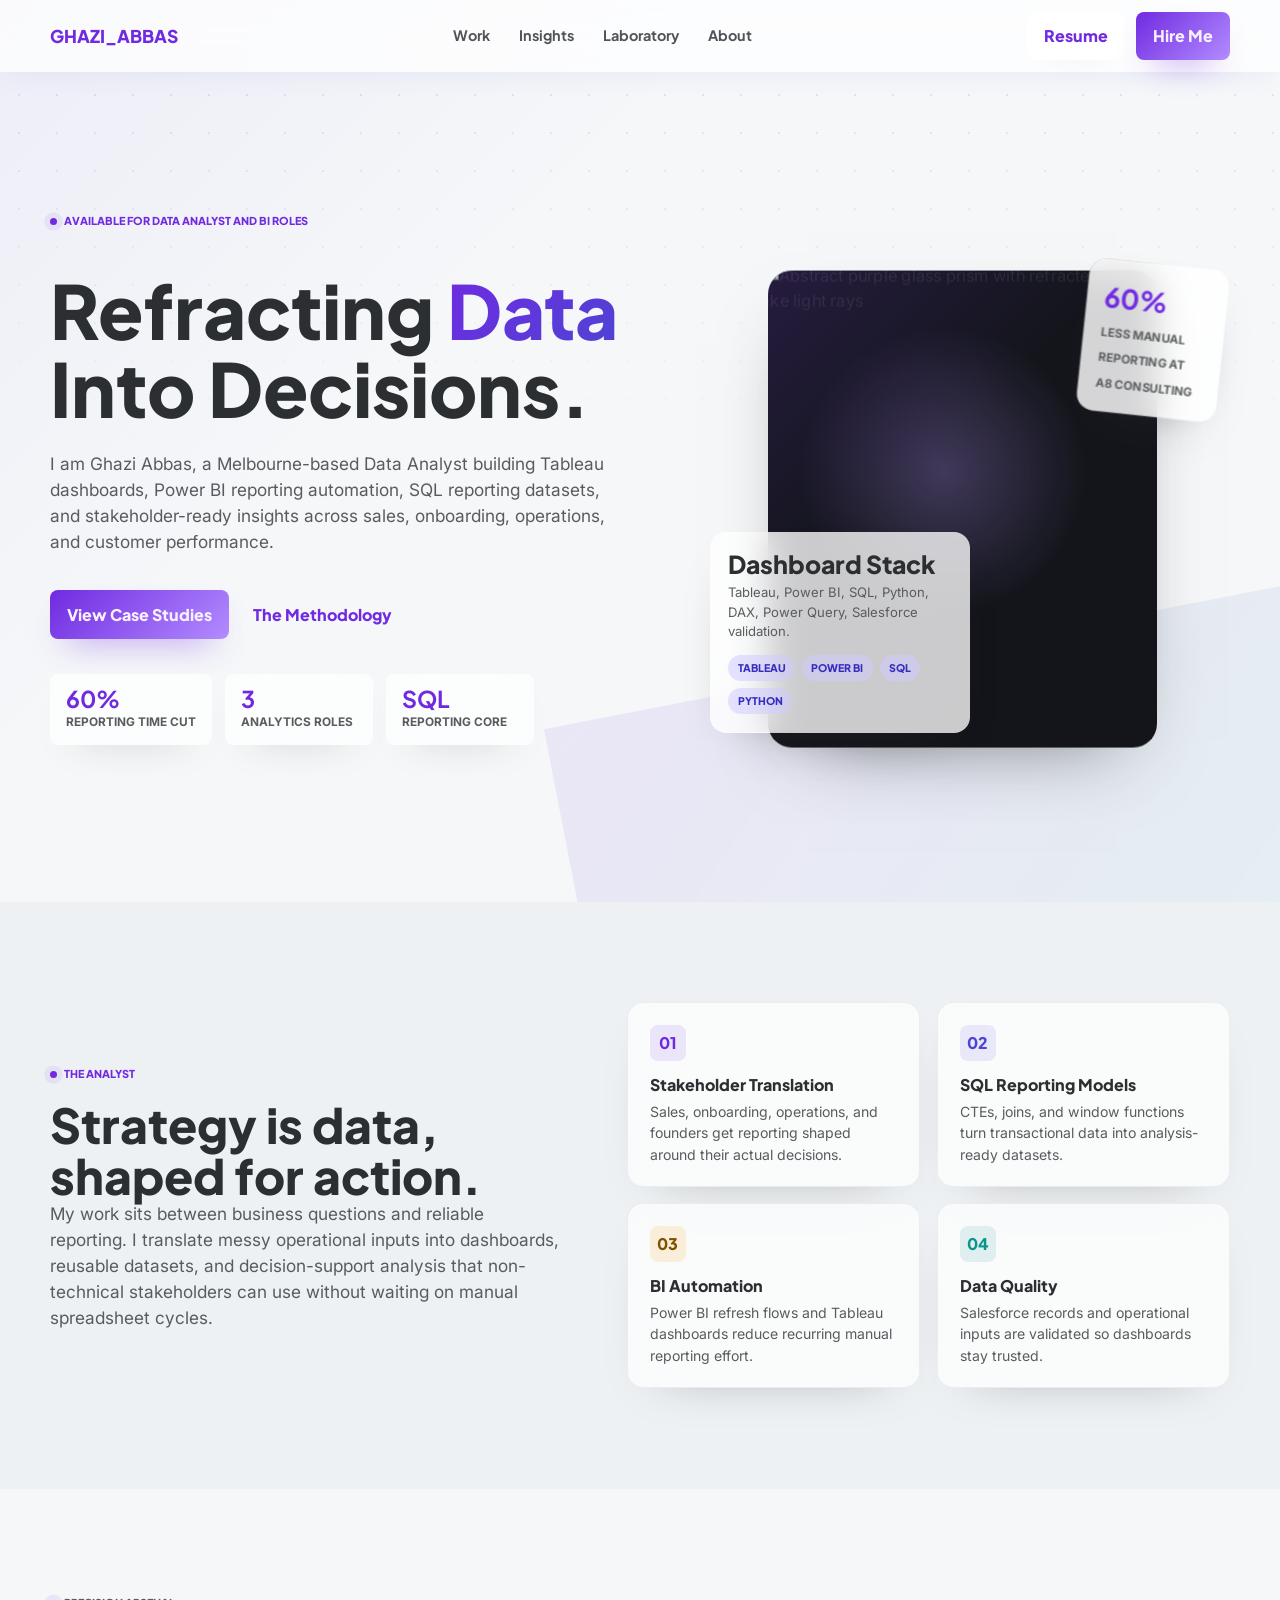
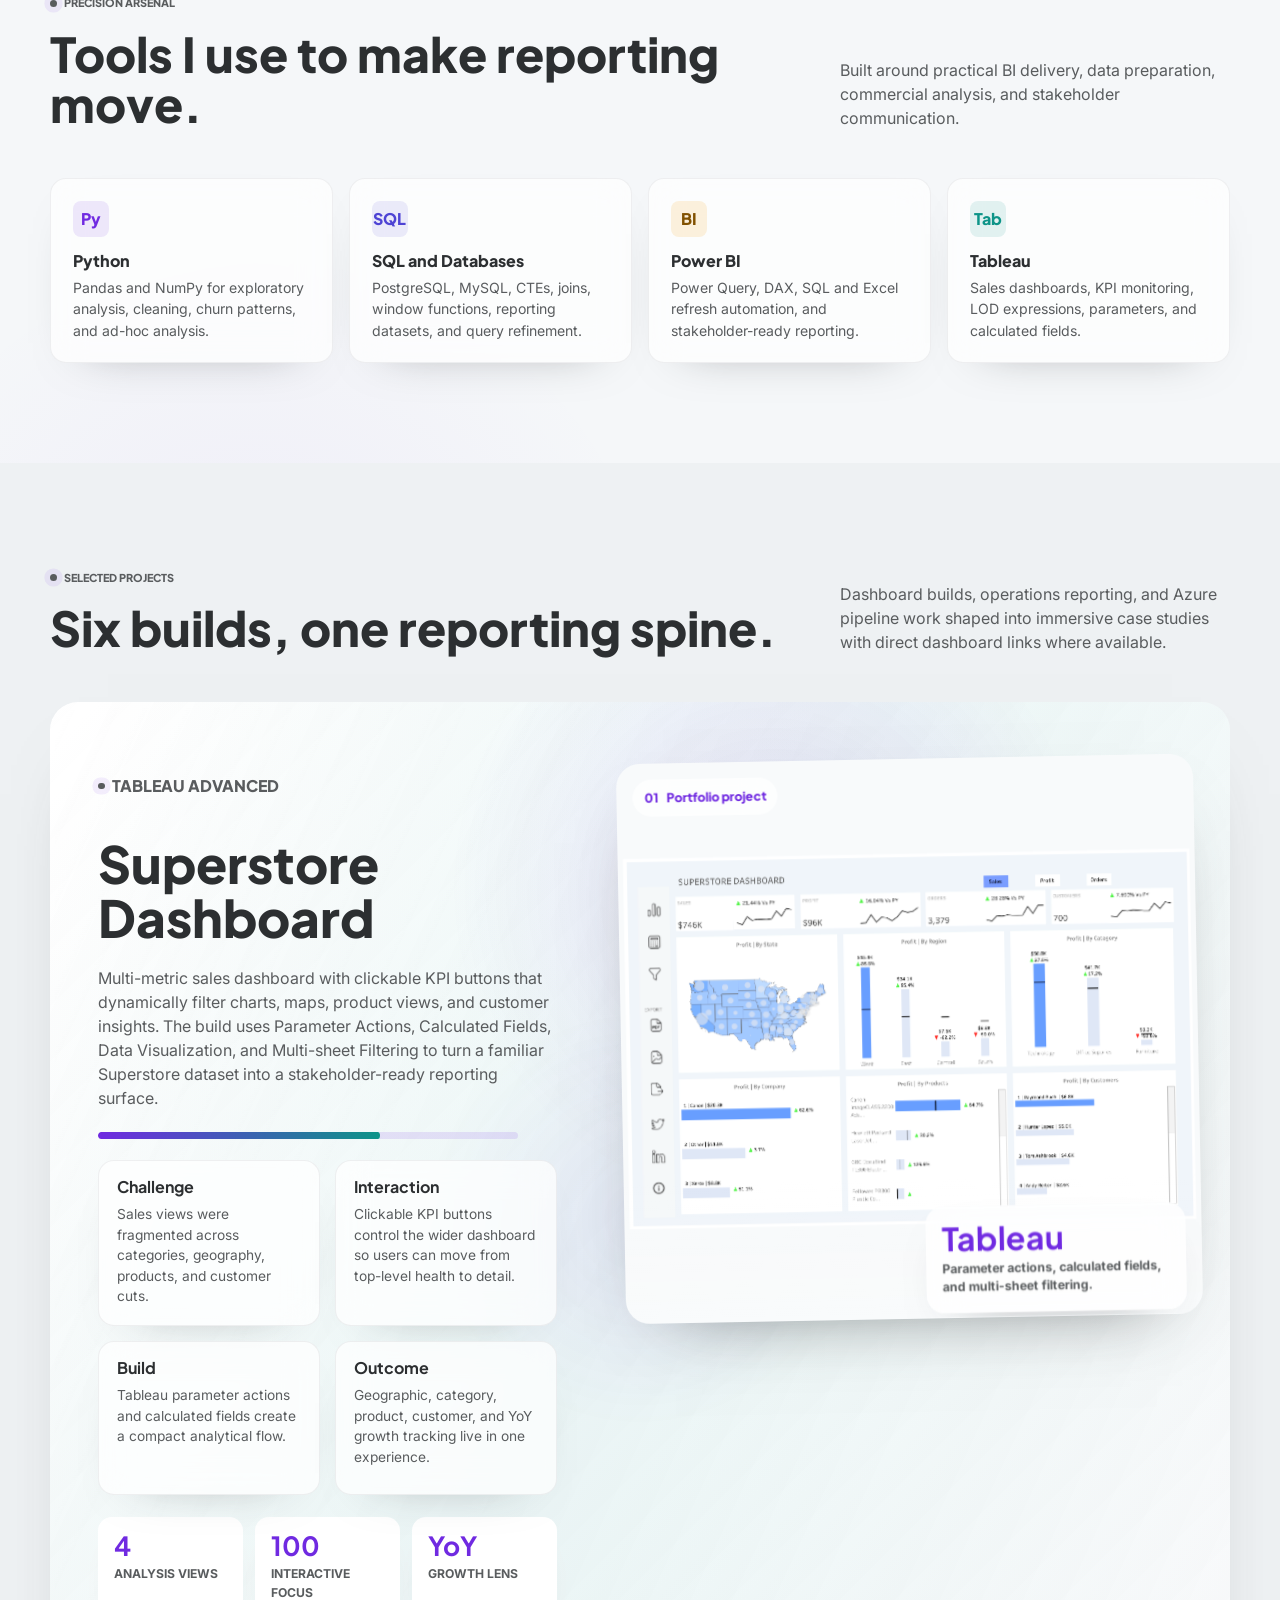
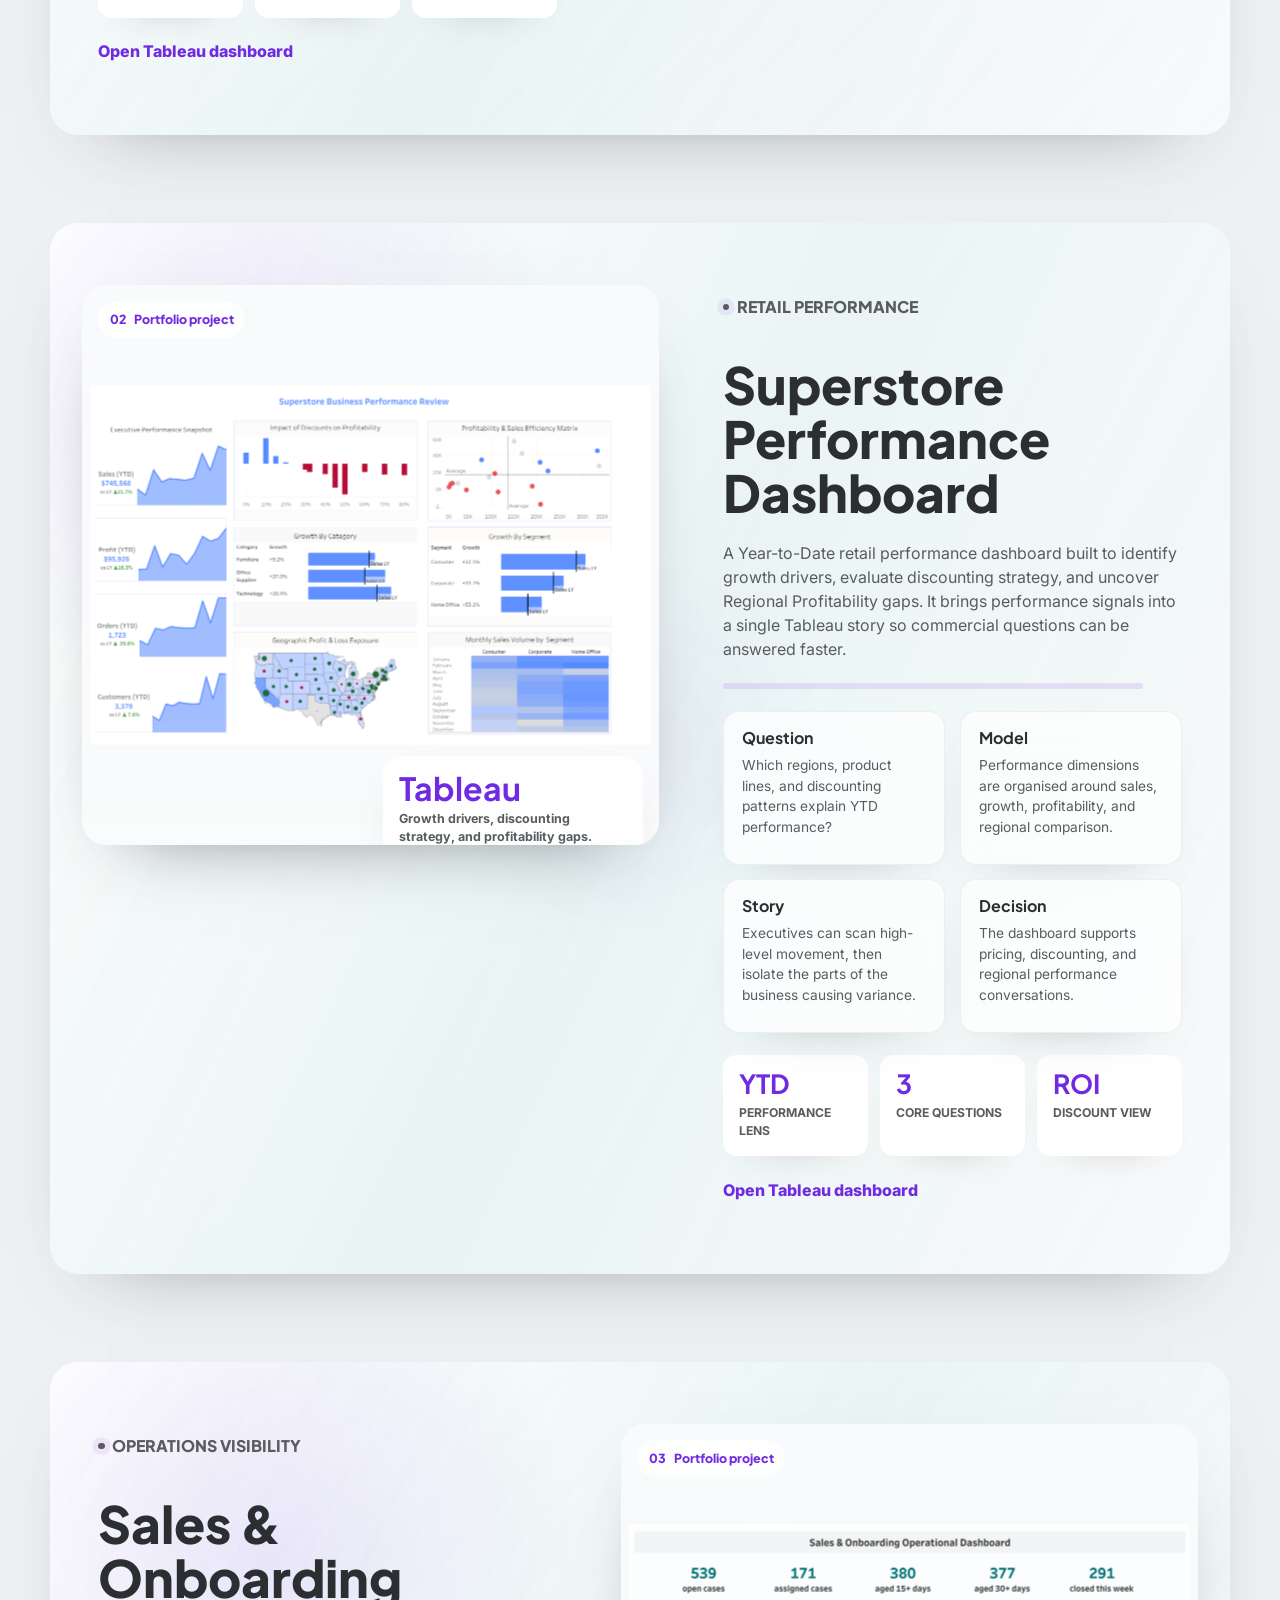
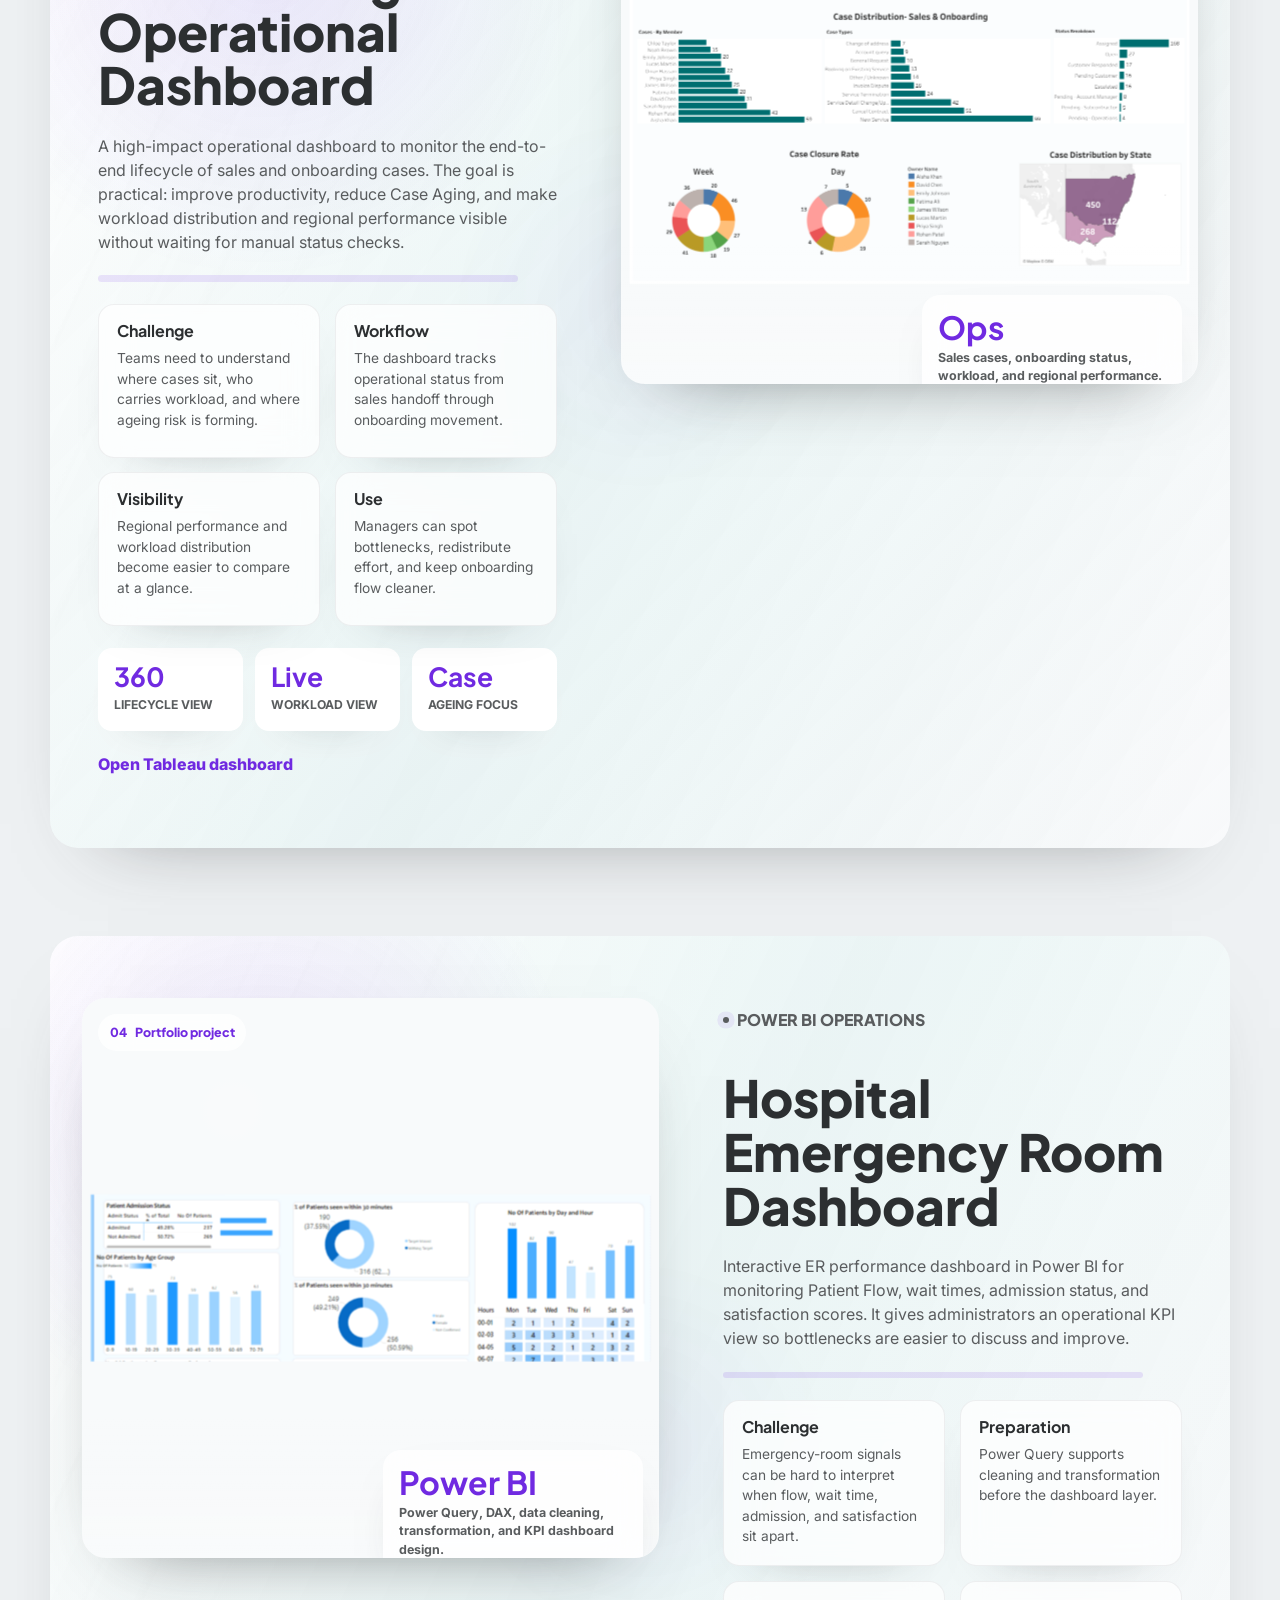
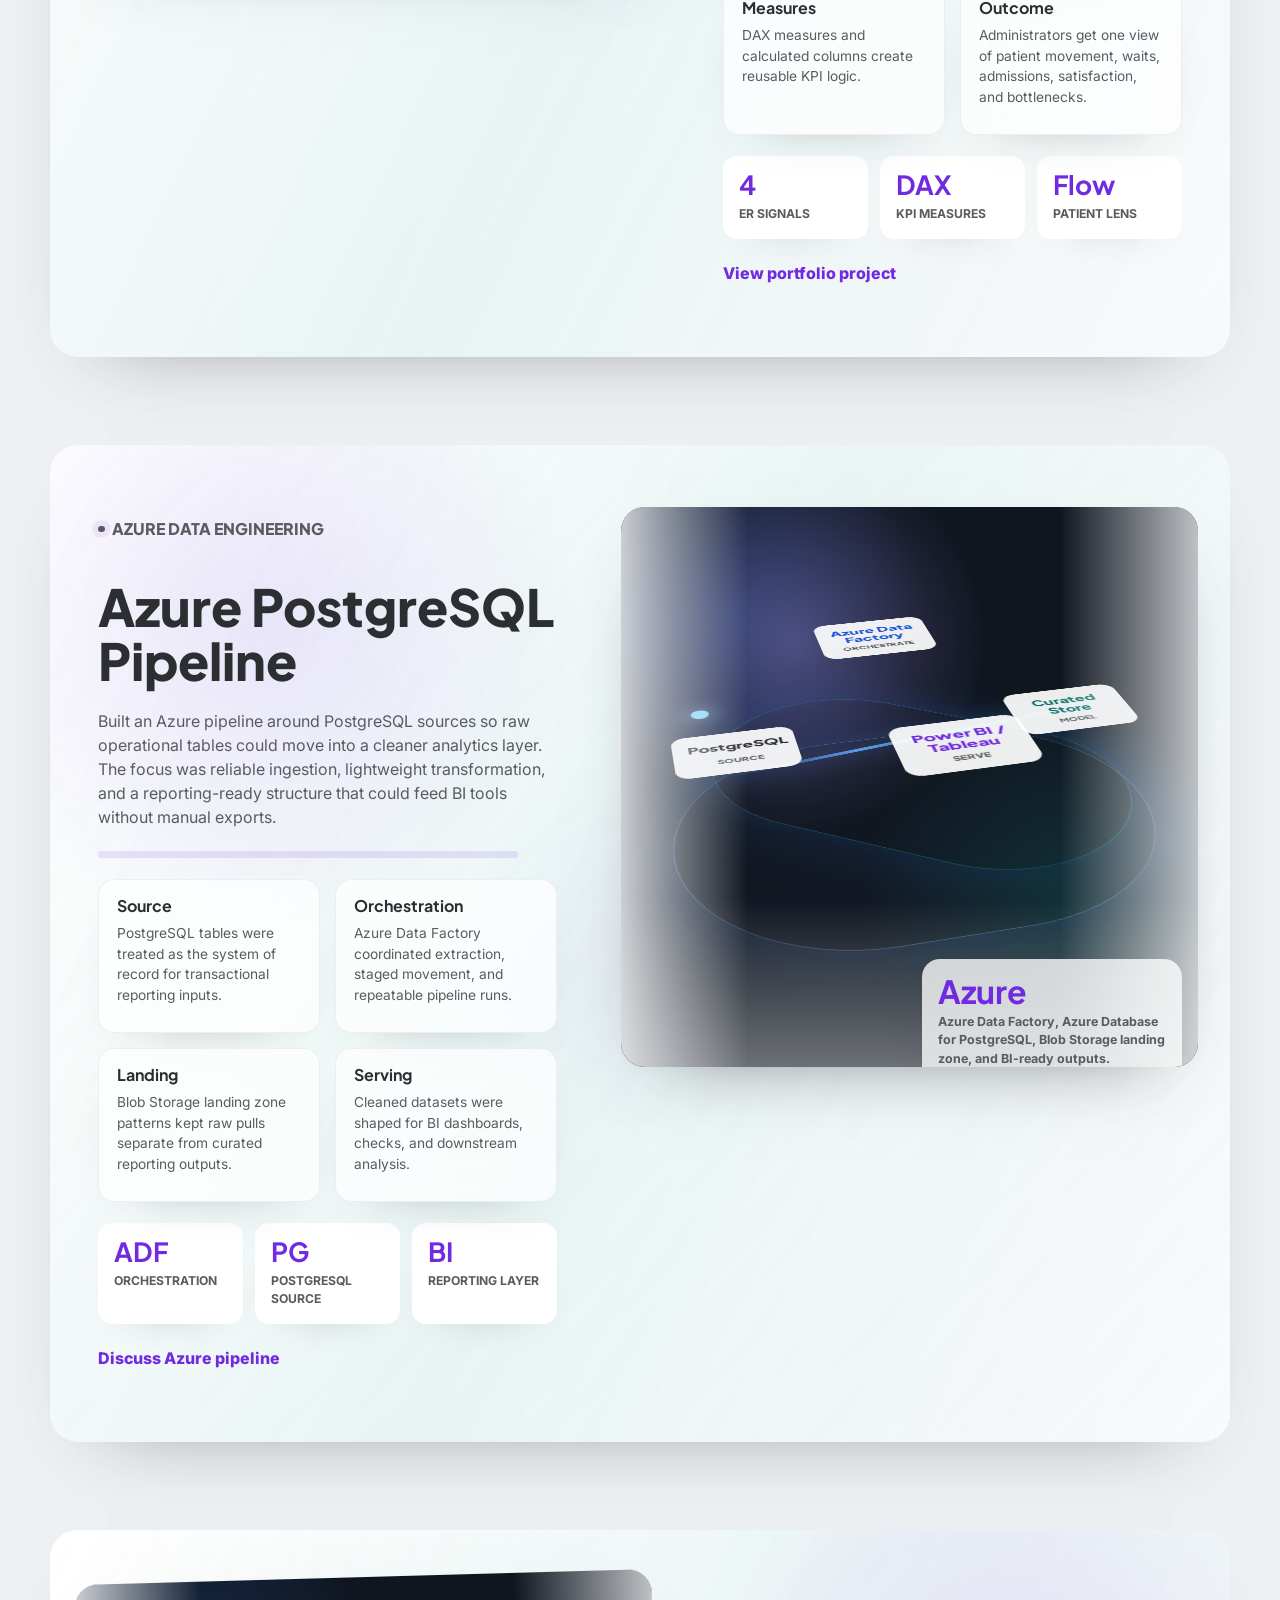
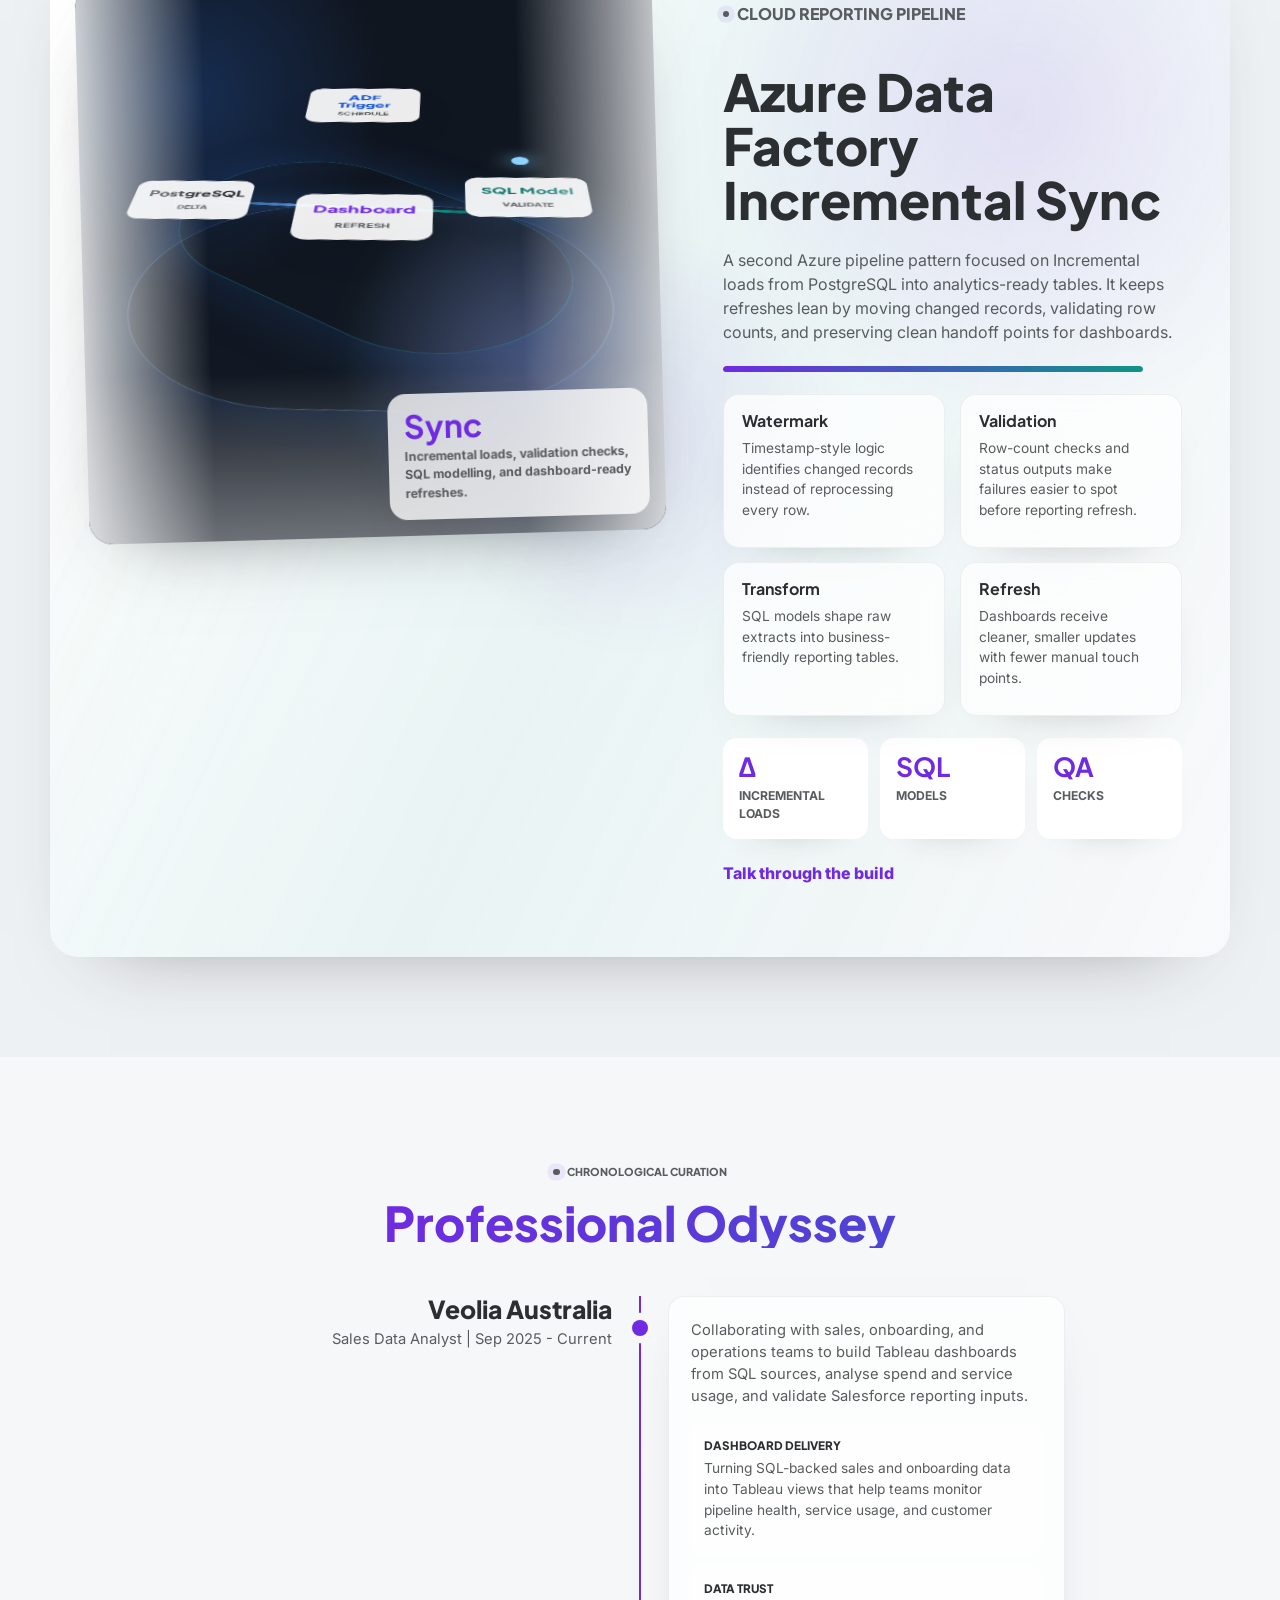
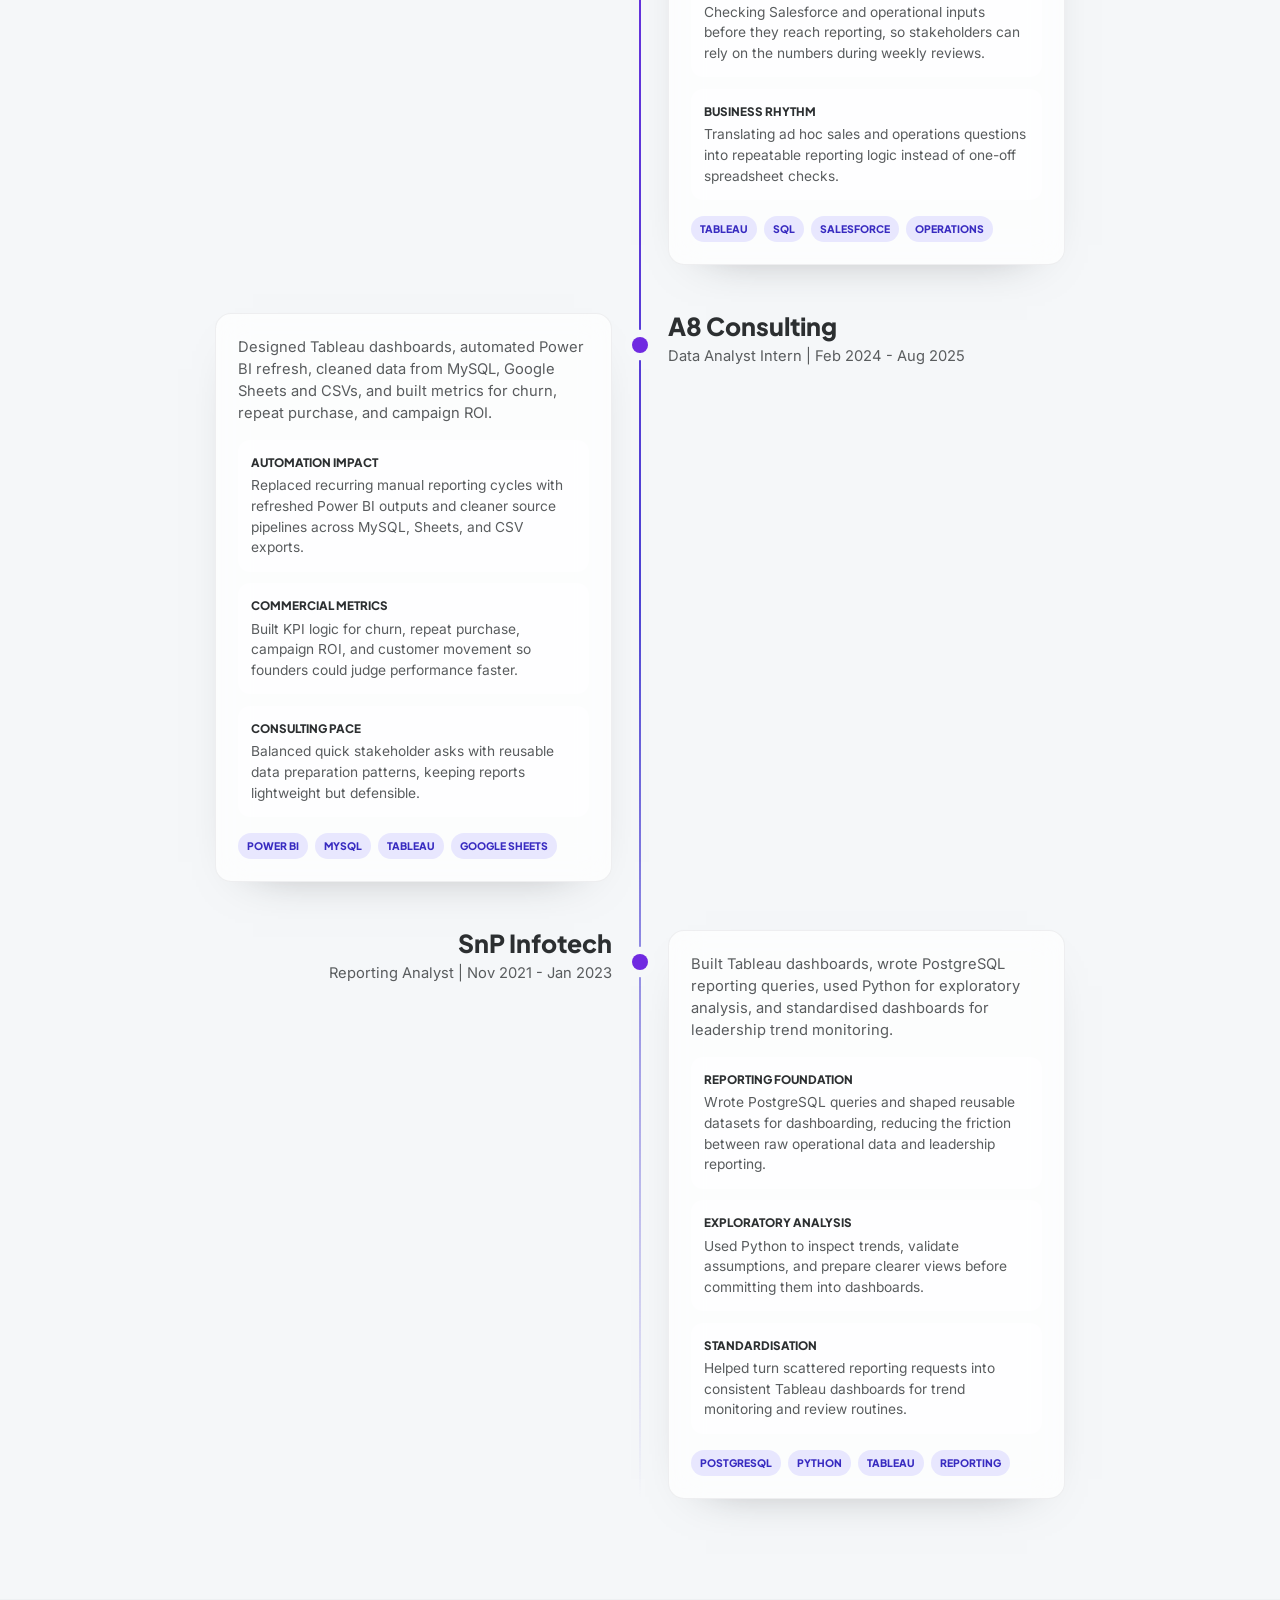
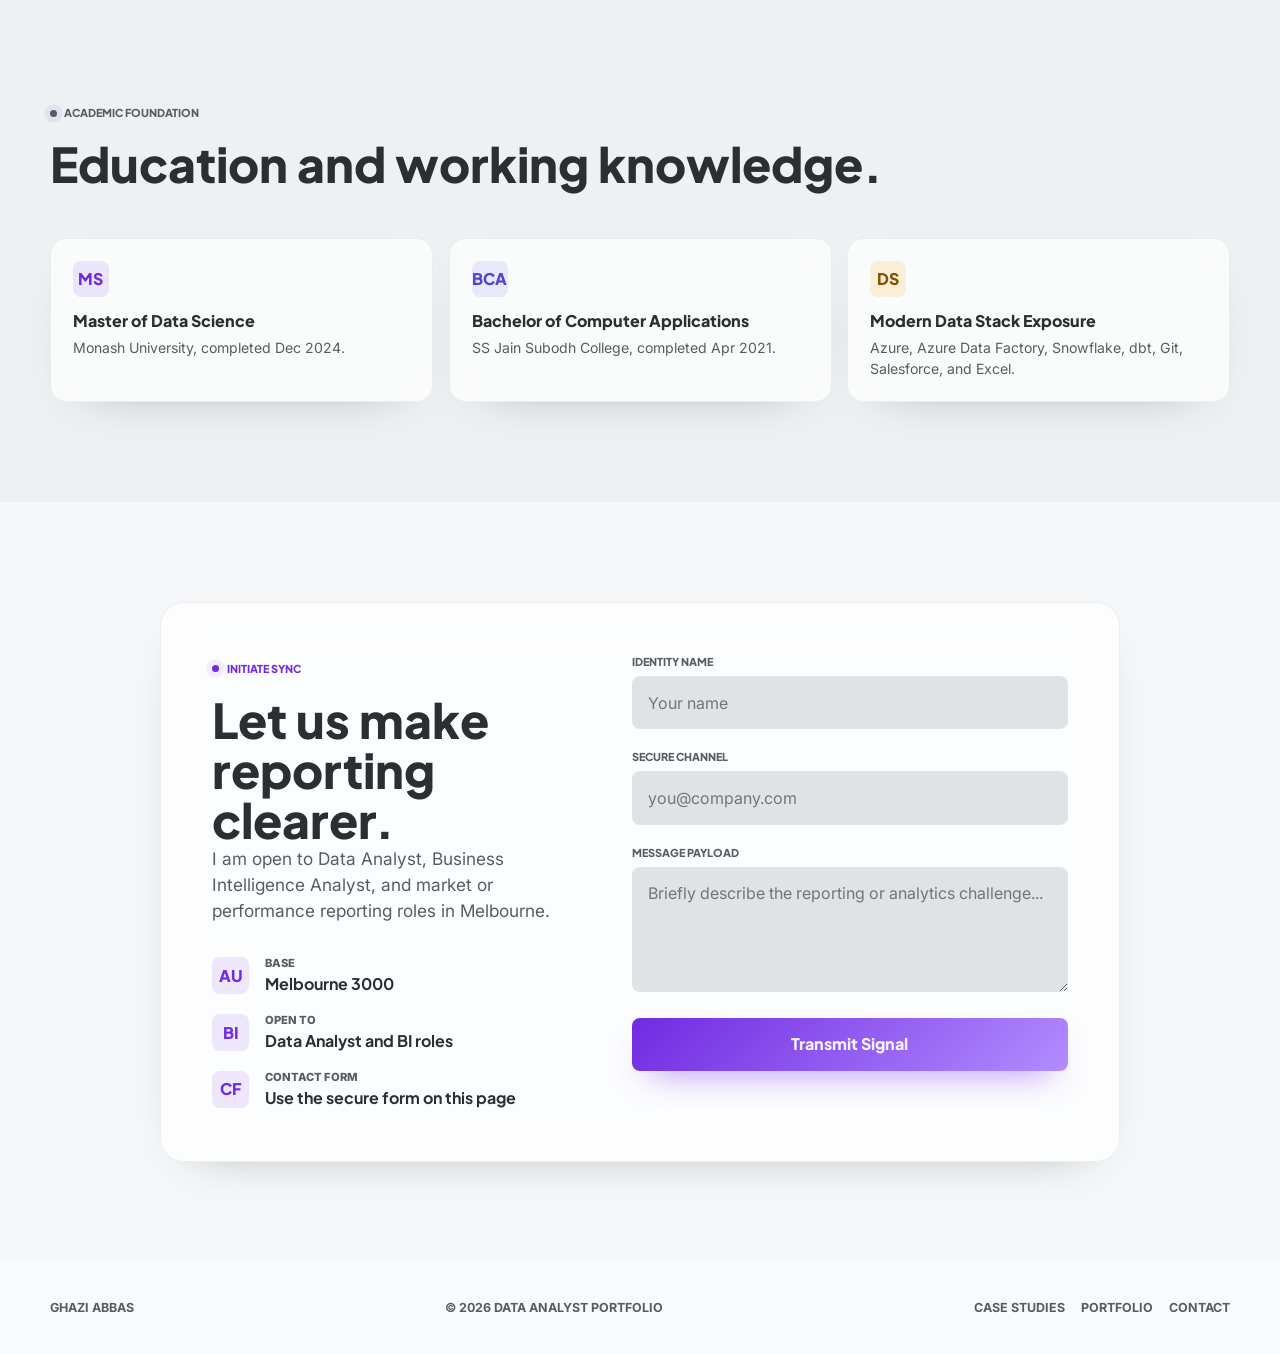
==== commit 57af6246: "Hide personal contact details" ====
--- a/index.html
+++ b/index.html
@@ -2139,18 +2139,18 @@
           <h2 id="contact-title">Let us make reporting clearer.</h2>
           <p class="lead">I am open to Data Analyst, Business Intelligence Analyst, and market or performance reporting roles in Melbourne.</p>
           <div class="contact-methods">
-            <a class="contact-method" href="mailto:ghaziabbas832@gmail.com">
-              <span class="icon">@</span>
-              <span class="contact-copy"><span>Email</span><strong>ghaziabbas832@gmail.com</strong></span>
-            </a>
             <div class="contact-method">
               <span class="icon">AU</span>
               <span class="contact-copy"><span>Base</span><strong>Melbourne 3000</strong></span>
             </div>
-            <a class="contact-method" href="tel:0469303666">
-              <span class="icon">Ph</span>
-              <span class="contact-copy"><span>Phone</span><strong>0469303666</strong></span>
-            </a>
+            <div class="contact-method">
+              <span class="icon">BI</span>
+              <span class="contact-copy"><span>Open to</span><strong>Data Analyst and BI roles</strong></span>
+            </div>
+            <div class="contact-method">
+              <span class="icon">CF</span>
+              <span class="contact-copy"><span>Contact form</span><strong>Use the secure form on this page</strong></span>
+            </div>
           </div>
         </div>
         <form id="contact-form" action="https://formsubmit.co/ghaziabbas832@gmail.com" method="POST">
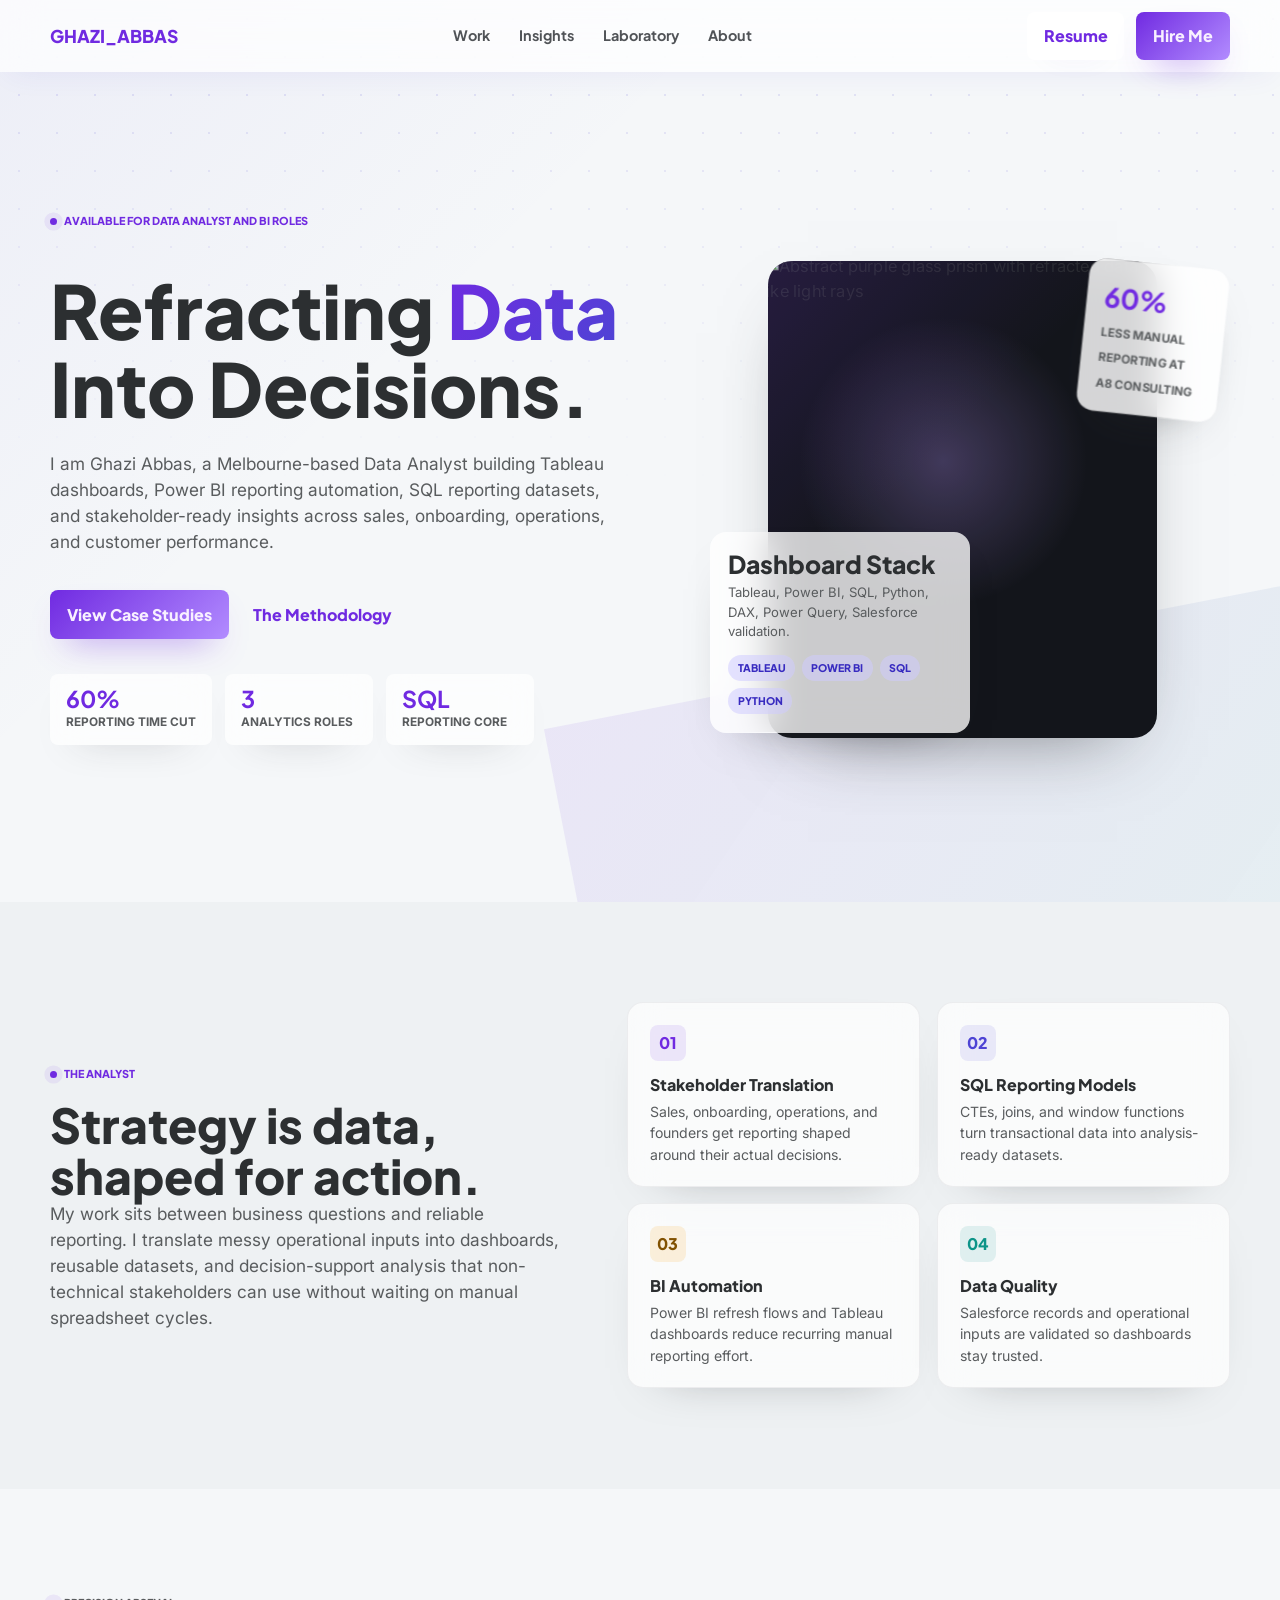
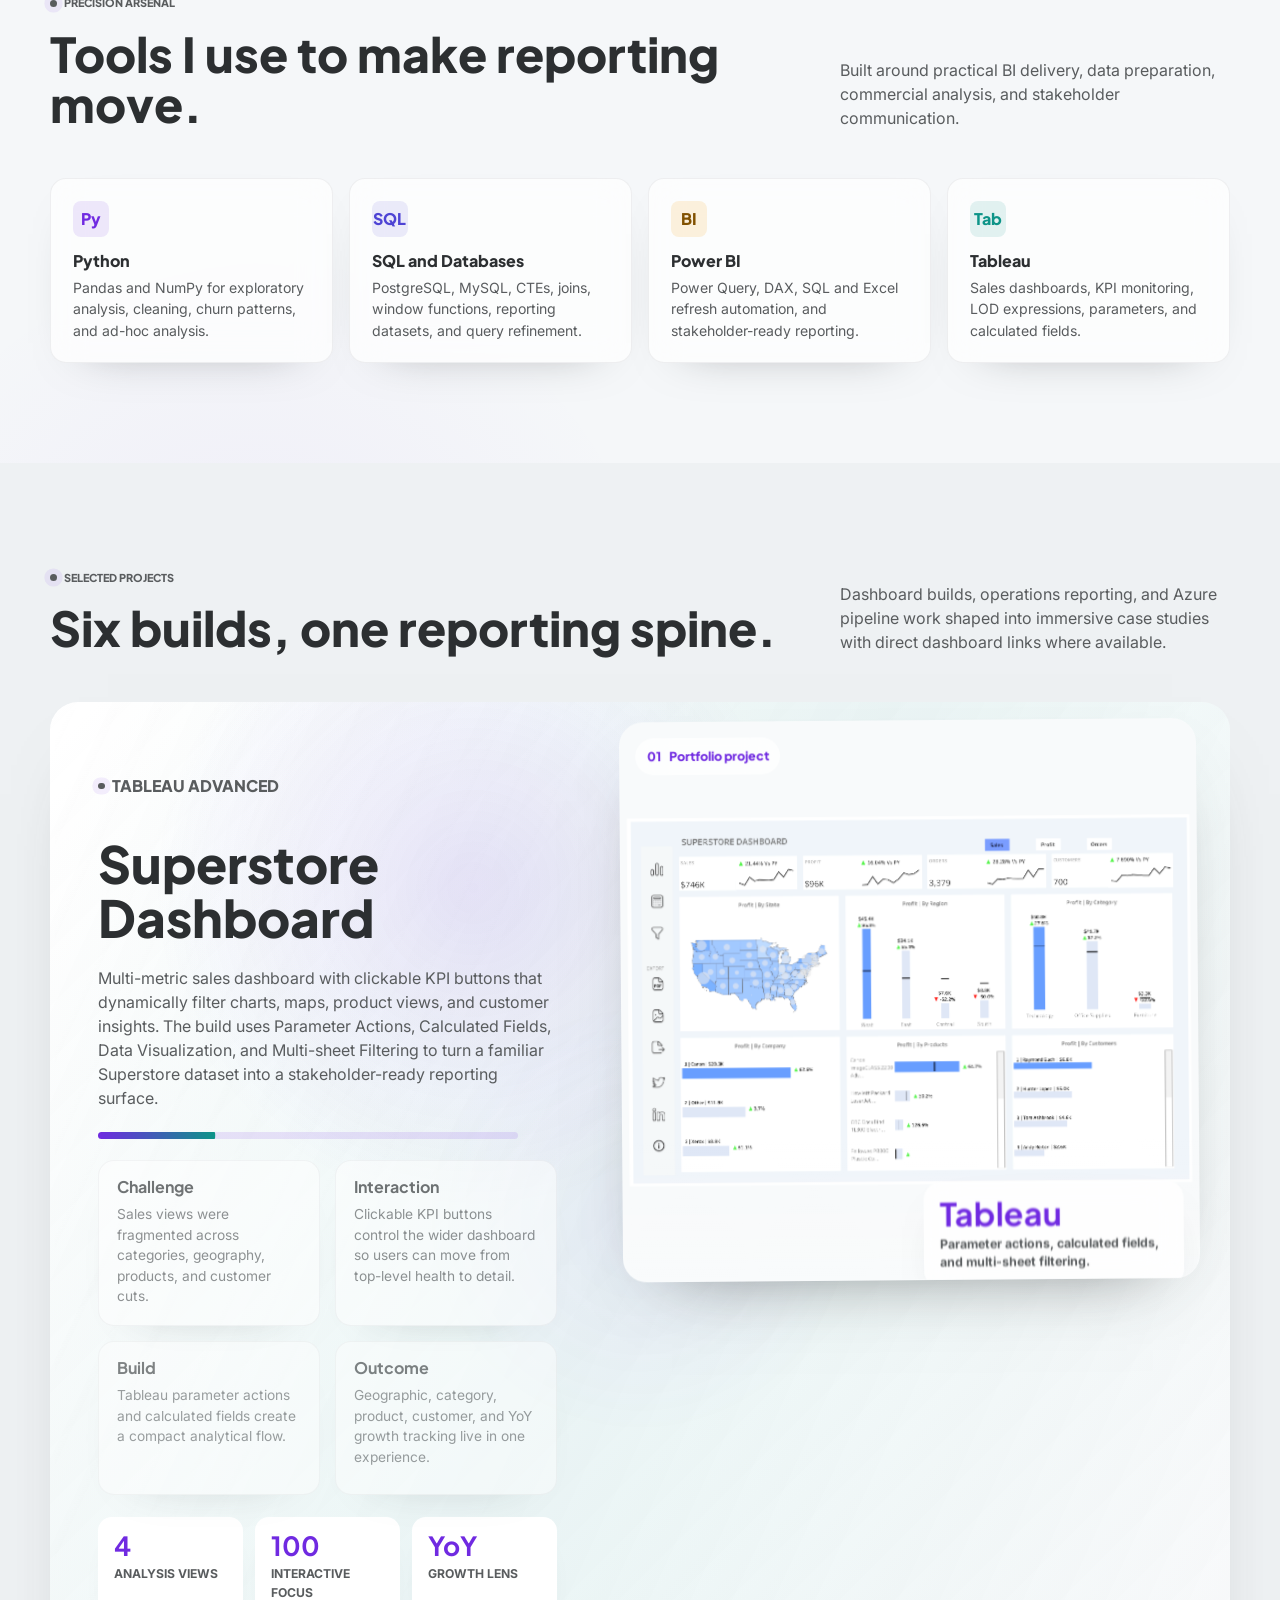
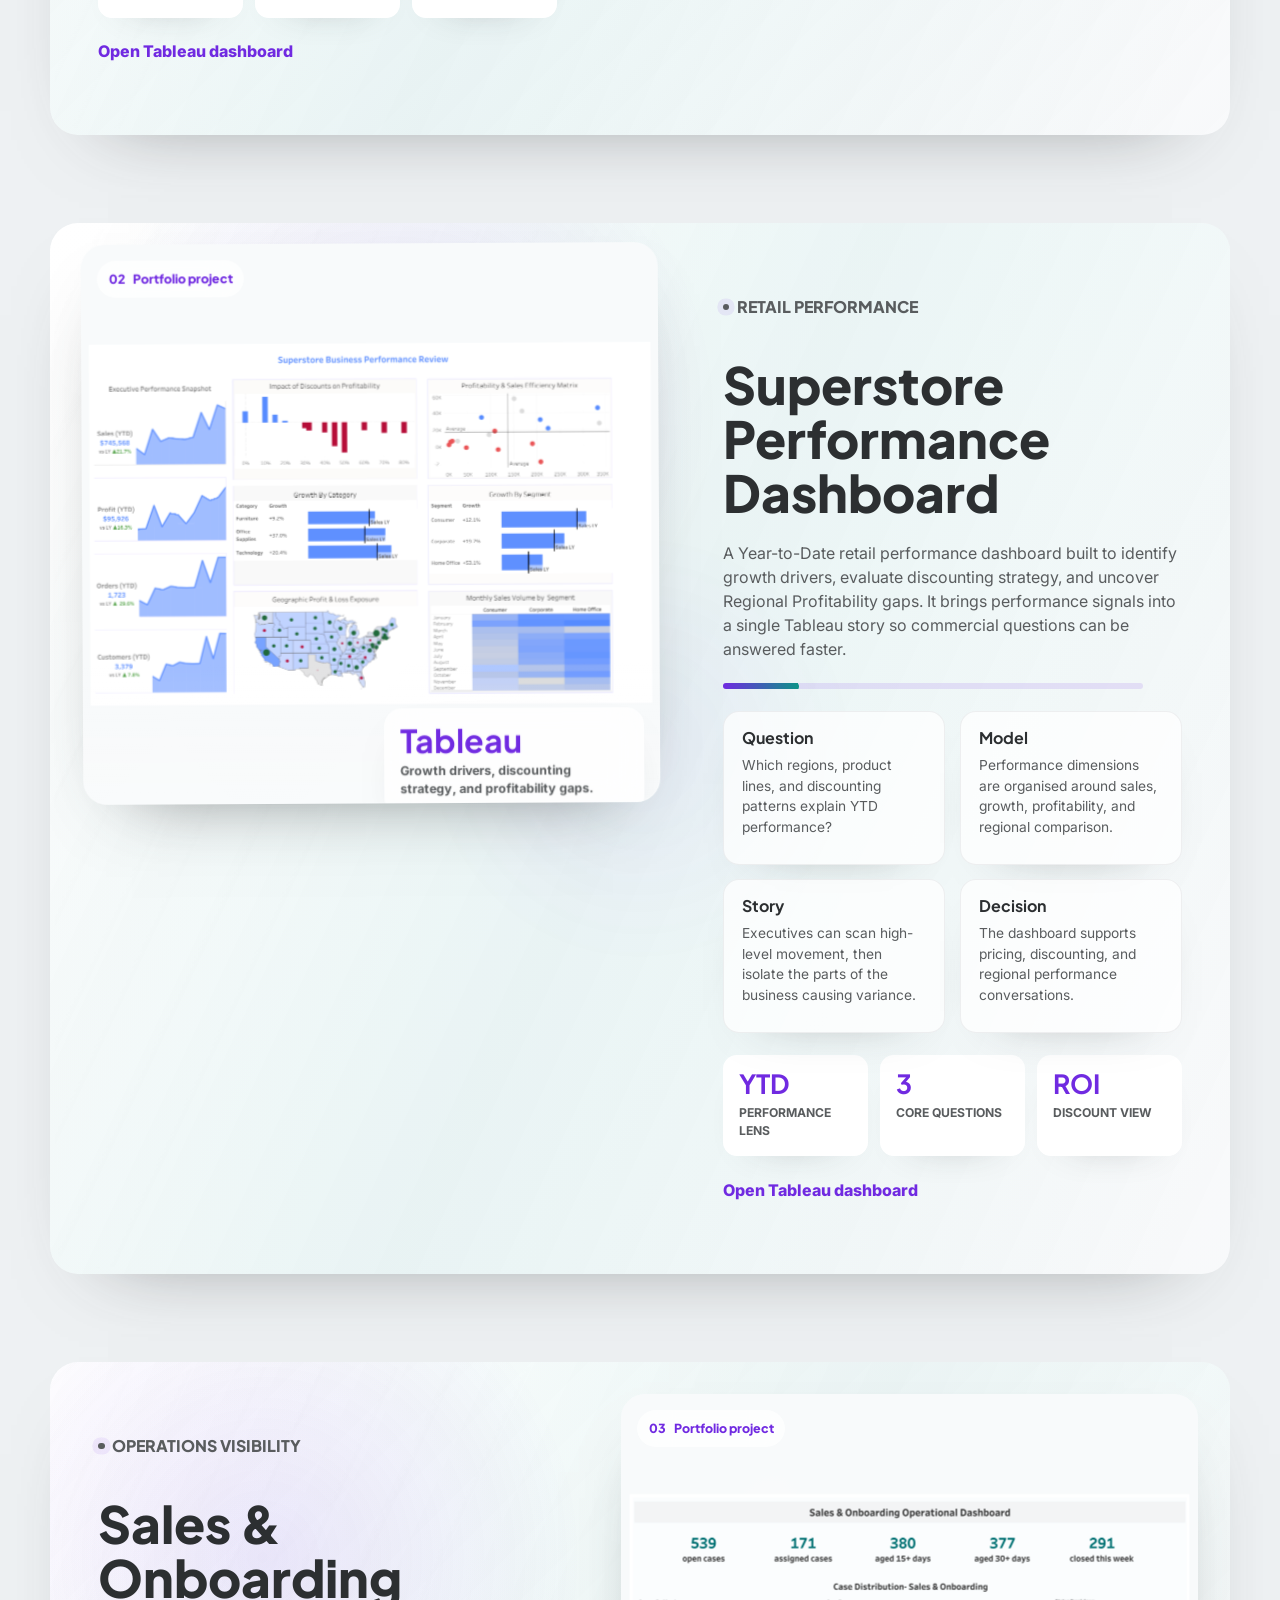
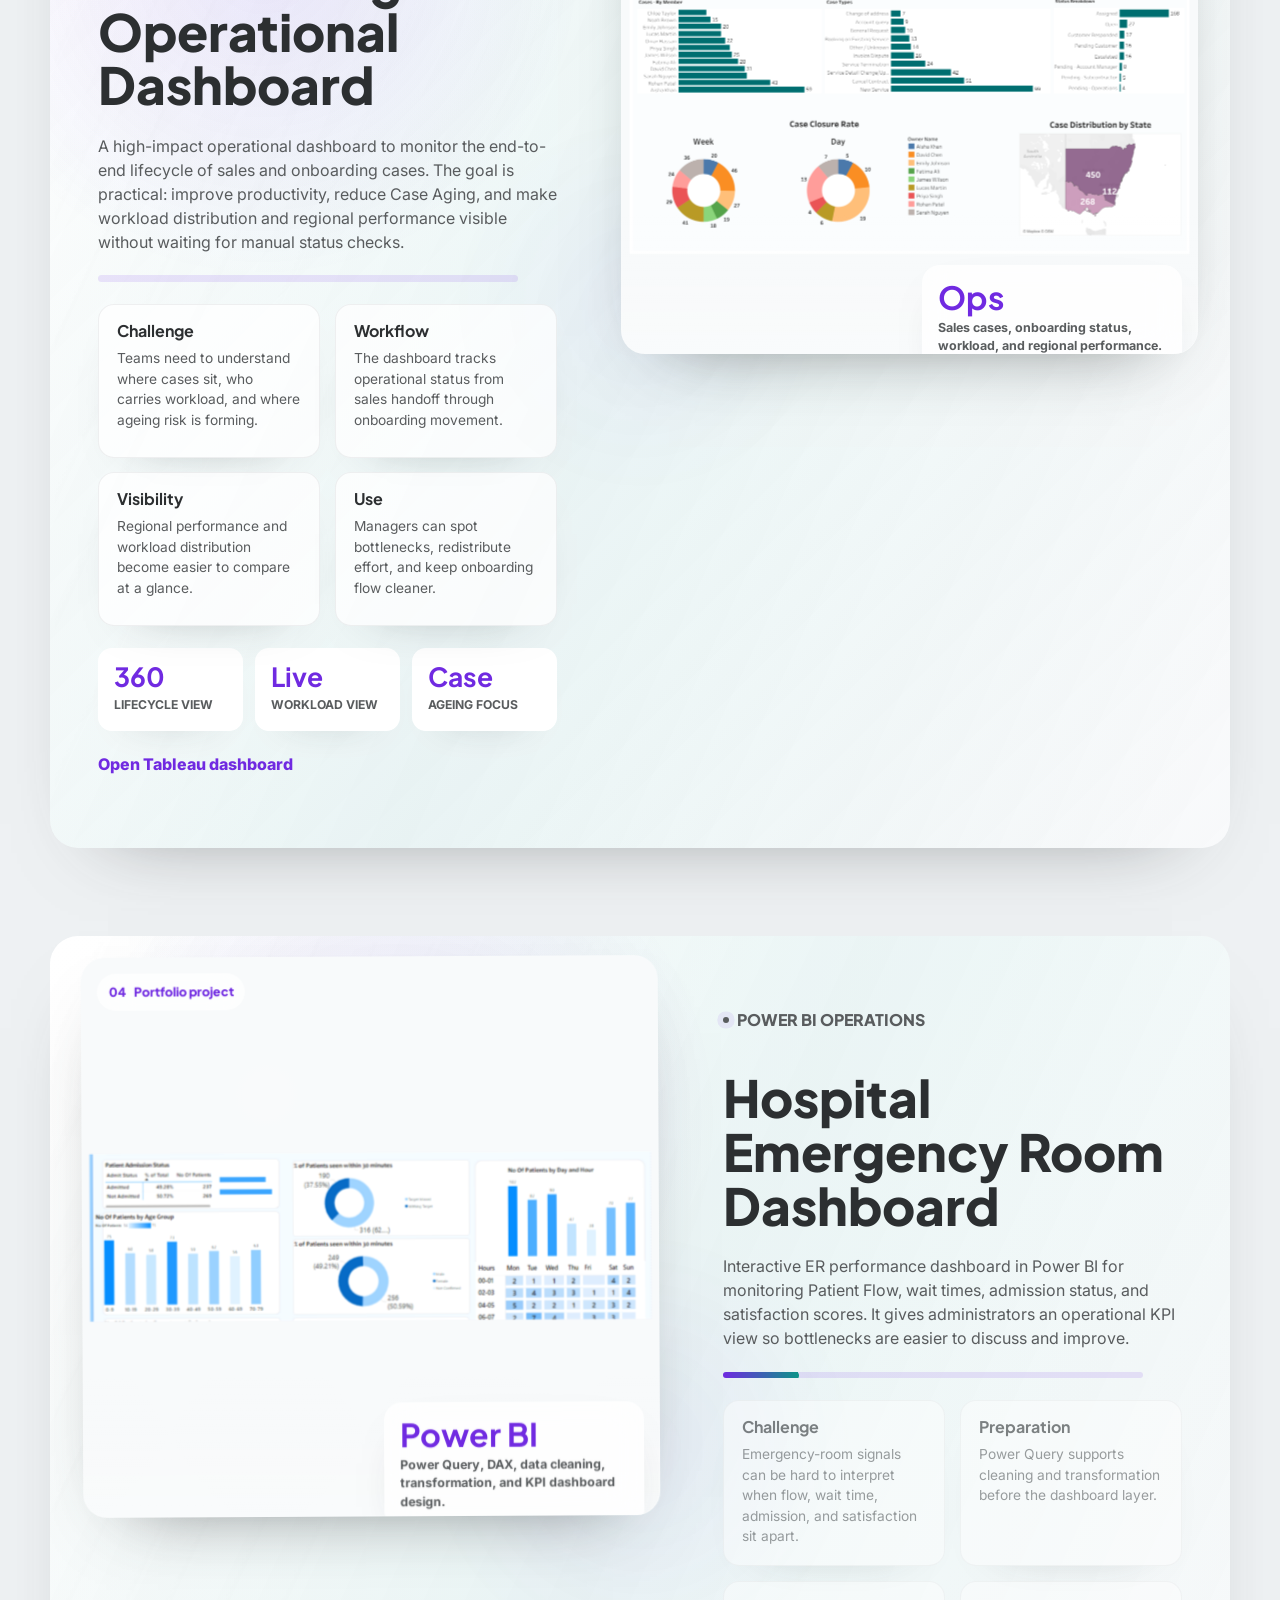
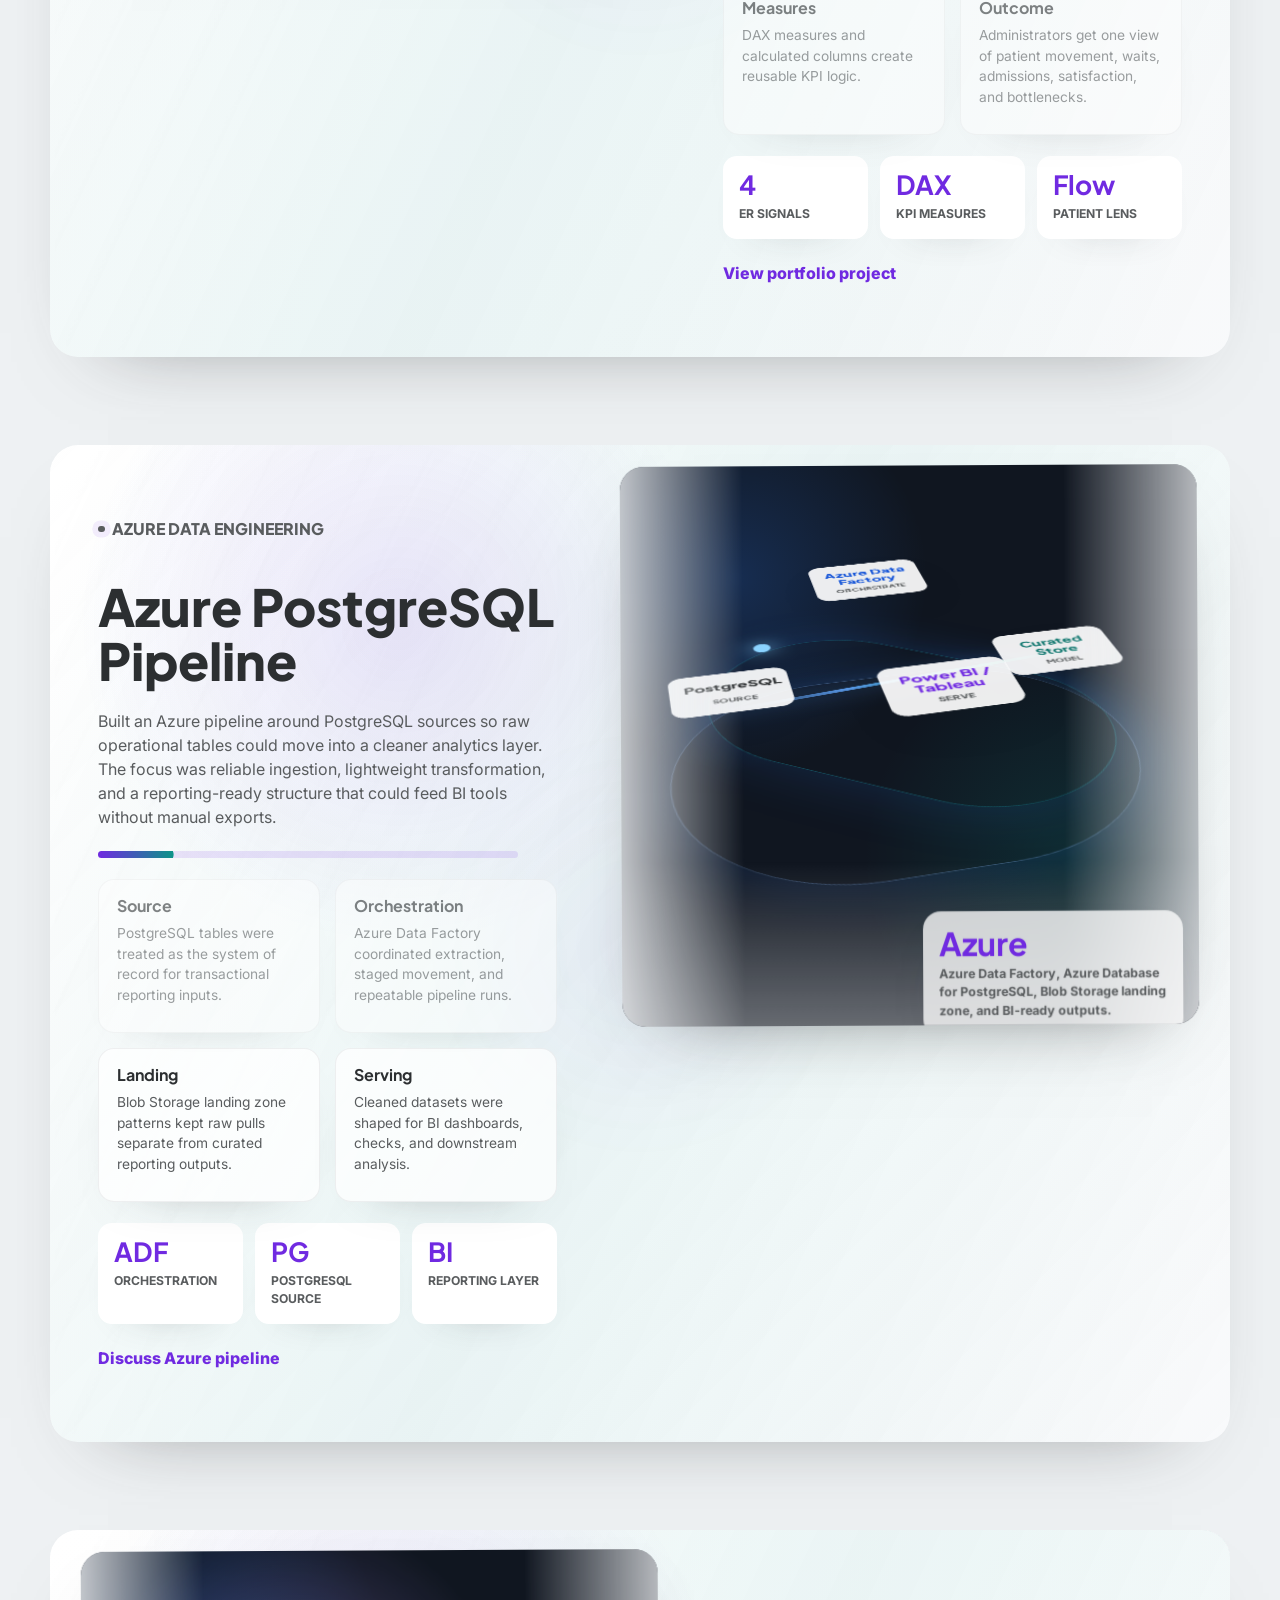
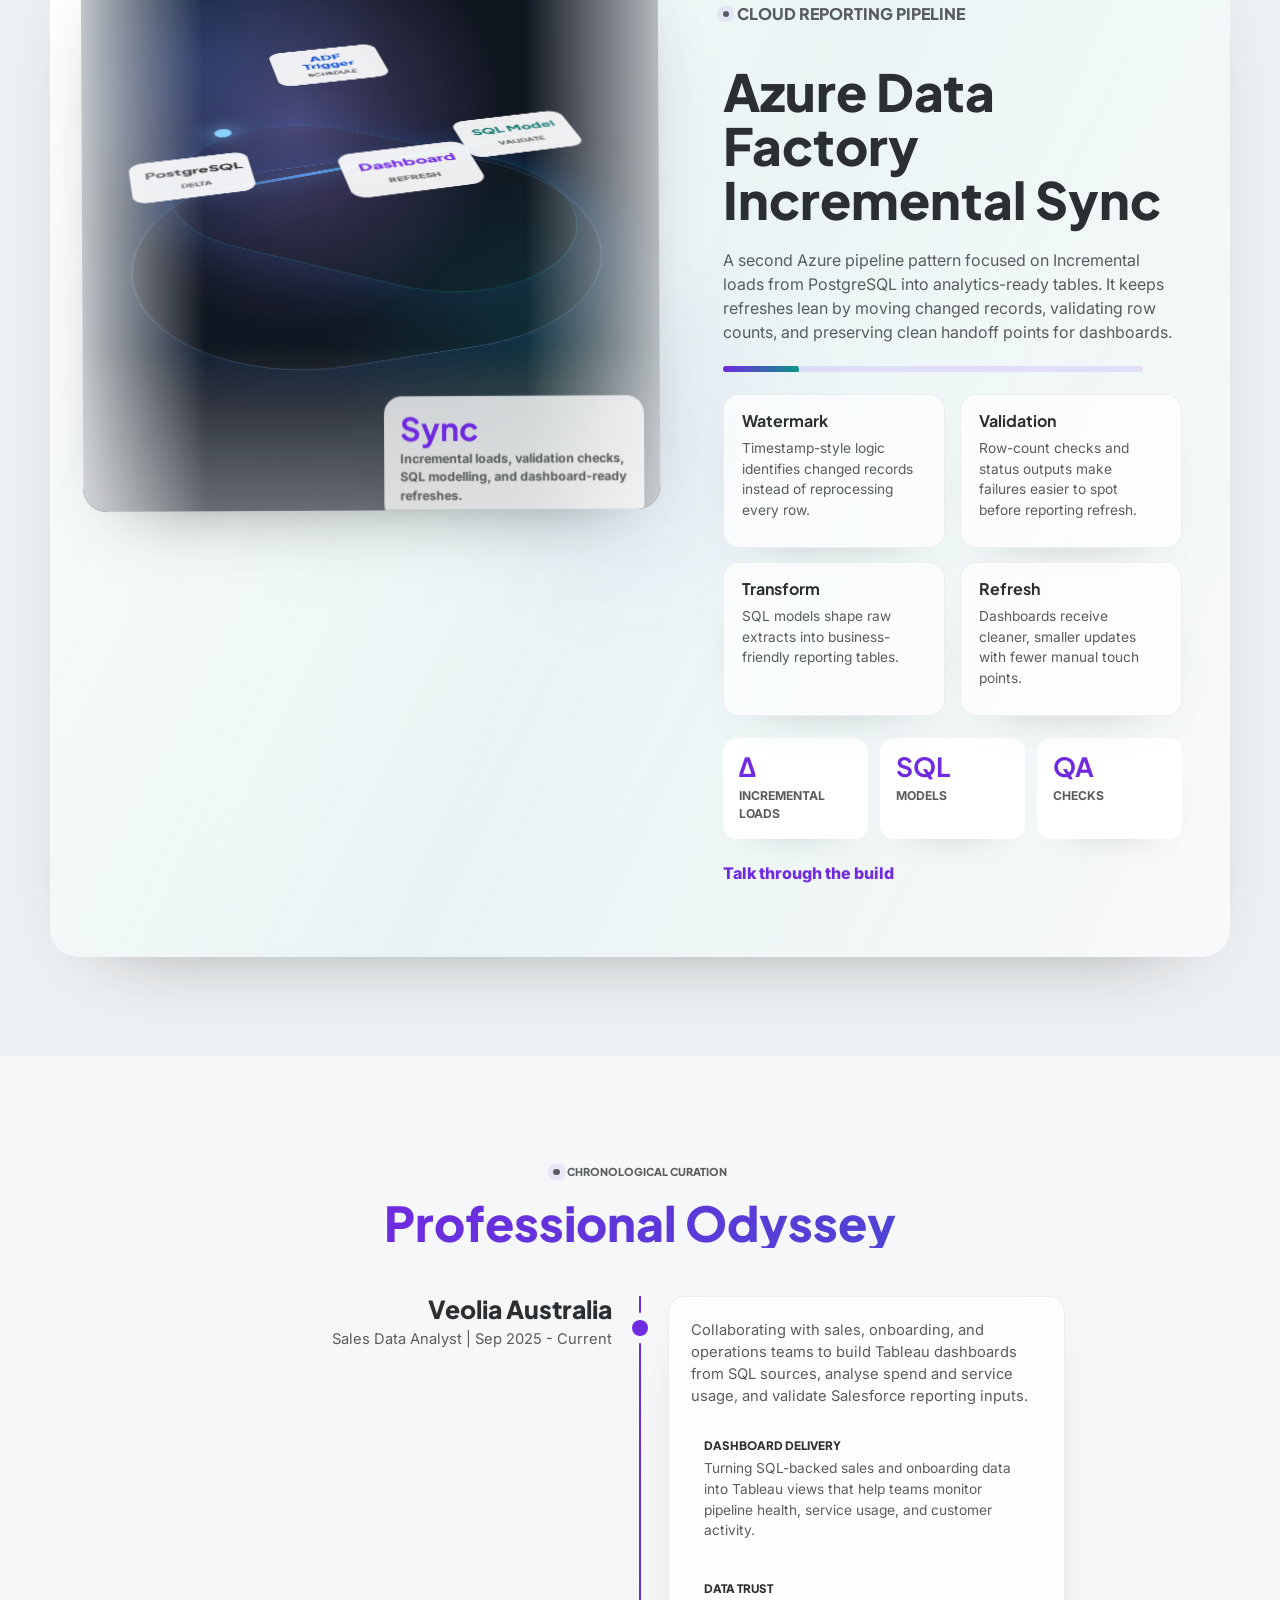
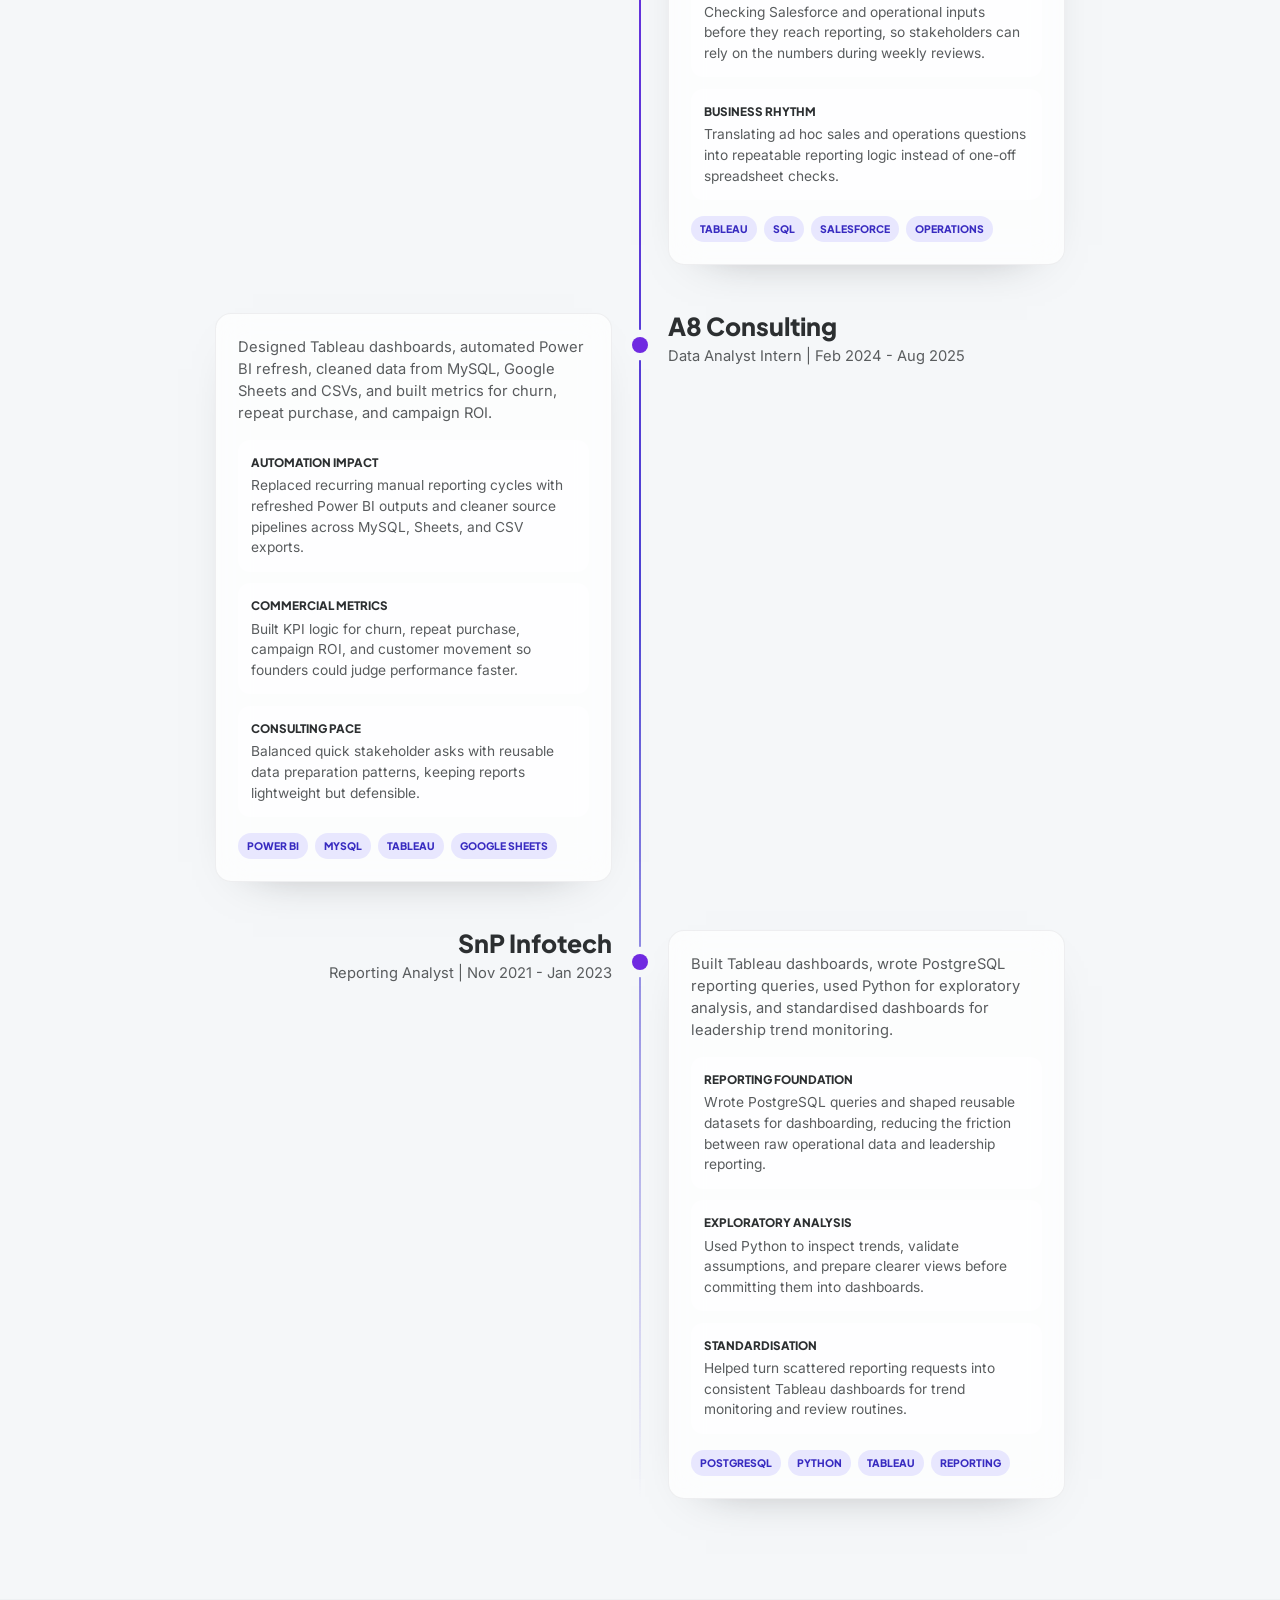
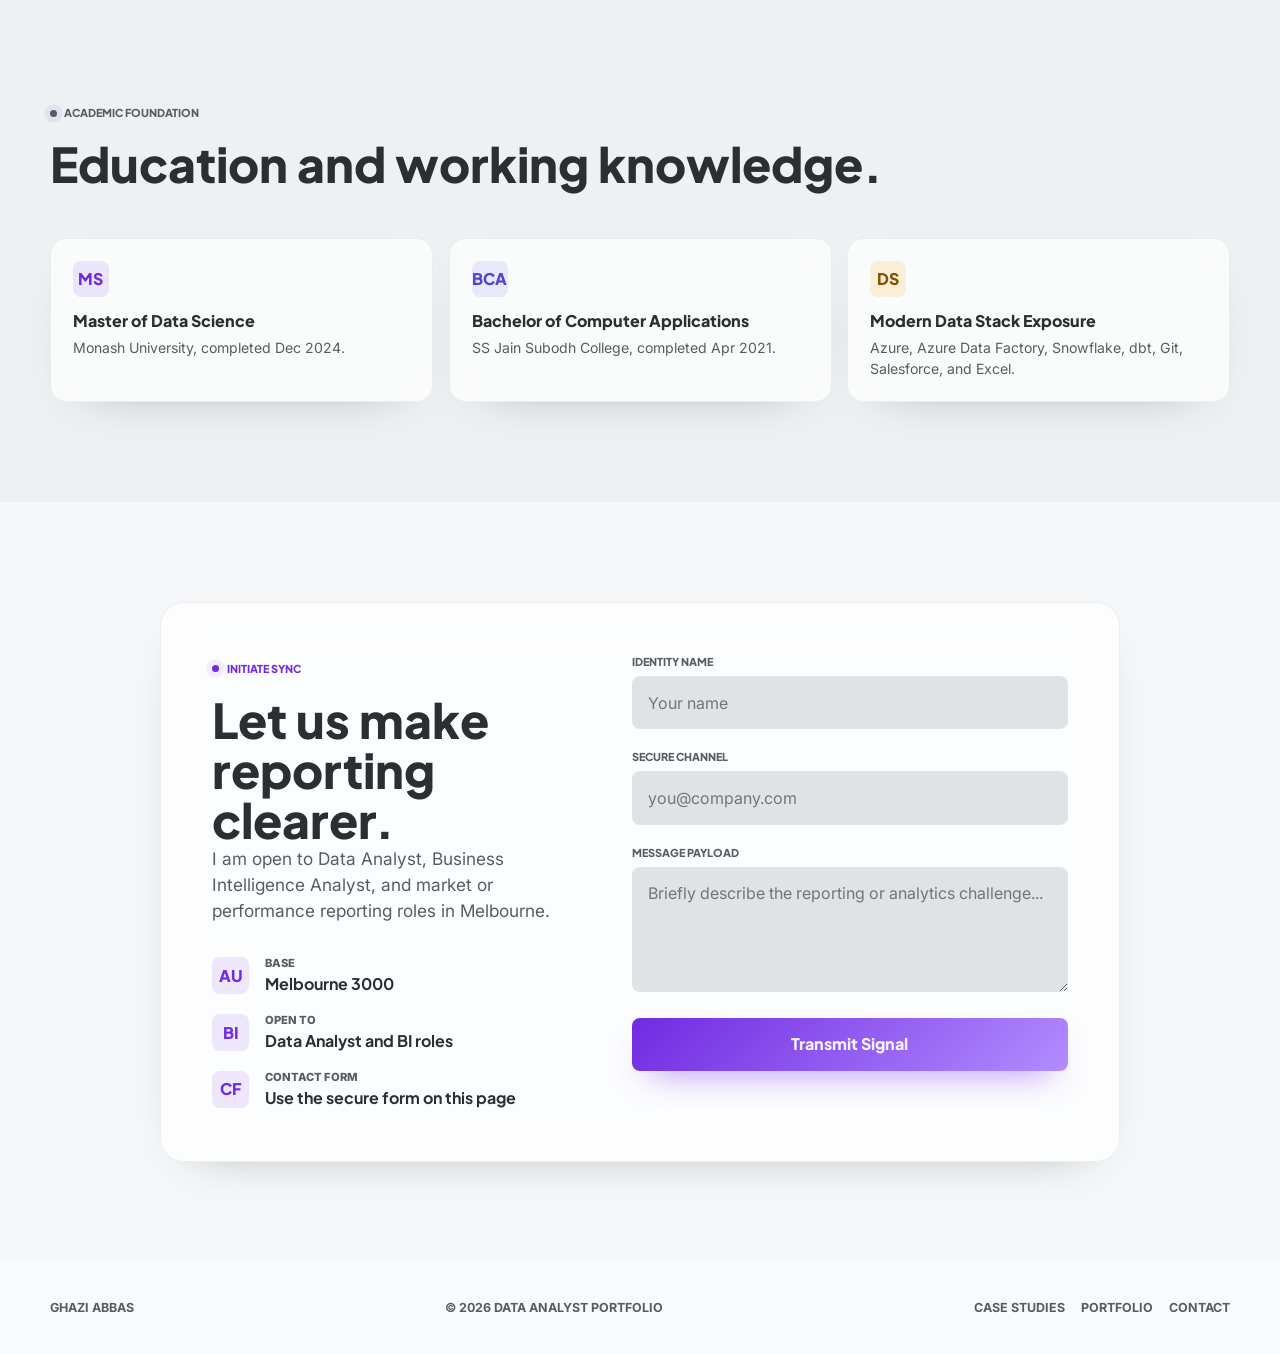
==== commit cd5314ad: "Smooth portfolio scroll motion" ====
--- a/index.html
+++ b/index.html
@@ -494,6 +494,11 @@
       padding: 1.35rem;
     }
 
+    .offscreen-cache-hint {
+      content-visibility: auto;
+      contain-intrinsic-size: 220px;
+    }
+
     [data-trace]::before {
       content: "";
       position: absolute;
@@ -731,10 +736,19 @@
       display: grid;
       gap: 5.5rem;
       counter-reset: project;
-      perspective: 1400px;
+      perspective: 1800px;
+      perspective-origin: 50% 42%;
     }
 
     .project-dive {
+      --scene-progress: 0;
+      --scroll-rx: 0deg;
+      --scroll-ry: 0deg;
+      --depth-rx: 0deg;
+      --depth-ry: 0deg;
+      --visual-rx: 0deg;
+      --visual-ry: 0deg;
+      --scene-lift: 0px;
       counter-increment: project;
       position: relative;
       display: grid;
@@ -752,8 +766,9 @@
       isolation: isolate;
       contain: paint;
       transform-style: preserve-3d;
-      transform: perspective(1400px) rotateX(calc(var(--scroll-rx, 0deg) + var(--depth-rx, 0deg))) rotateY(var(--depth-ry, 0deg));
+      transform: translate3d(0, 0, 0) rotateX(calc(var(--scroll-rx) + var(--depth-rx))) rotateY(calc(var(--scroll-ry) + var(--depth-ry))) translateY(var(--scene-lift));
       will-change: transform;
+      backface-visibility: hidden;
     }
 
     .project-dive::after {
@@ -802,11 +817,12 @@
       overflow: hidden;
       background: #111318;
       box-shadow: 0 30px 74px -48px rgba(44, 47, 49, 0.7);
-      transform: translate3d(0, calc(var(--visual-y, 0px) + var(--parallax-y, 0px)), 0) rotate(calc(var(--scene-progress, 0) * -1.6deg));
+      transform: translate3d(0, calc(var(--visual-y, 0px) + var(--parallax-y, 0px)), 0) rotateX(var(--visual-rx)) rotateY(var(--visual-ry)) rotateZ(calc(var(--scene-progress, 0) * -1.6deg));
       transition: none;
       will-change: transform;
       backface-visibility: hidden;
       contain: paint;
+      transform-style: preserve-3d;
     }
 
     .project-visual img {
@@ -858,8 +874,9 @@
       width: min(90%, 520px);
       min-height: 390px;
       transform-style: preserve-3d;
-      transform: rotateX(58deg) rotateZ(calc(-14deg + (var(--scene-progress, 0) * 18deg))) translateY(var(--parallax-y, 0px));
+      transform: translate3d(0, 0, 0) rotateX(calc(58deg + (var(--scene-progress, 0) * -6deg))) rotateZ(calc(-18deg + (var(--scene-progress, 0) * 26deg))) translateY(var(--parallax-y, 0px));
       will-change: transform;
+      backface-visibility: hidden;
     }
 
     .orbit-ring {
@@ -967,12 +984,14 @@
         radial-gradient(circle at calc(30% + var(--scene-progress, 0) * 48%) calc(24% + var(--scene-progress, 0) * 46%), rgba(178, 140, 255, 0.34), transparent 12rem),
         linear-gradient(to bottom, transparent 42%, rgba(17, 19, 24, 0.22));
       mix-blend-mode: screen;
+      transform: translateZ(46px);
     }
 
     .project-visual::after {
       background:
         linear-gradient(to right, rgba(245, 247, 249, 0.82), transparent 22%, transparent 76%, rgba(245, 247, 249, 0.76)),
         linear-gradient(to top, rgba(255, 255, 255, 0.38), transparent 30%);
+      transform: translateZ(28px);
     }
 
     .project-index {
@@ -1033,6 +1052,8 @@
       display: grid;
       gap: 1.35rem;
       padding: 2.5rem 1rem;
+      transform: translateZ(56px);
+      transform-style: preserve-3d;
     }
 
     .project-copy h3 {
@@ -1564,7 +1585,7 @@
       .azure-orbit {
         width: 100%;
         min-height: 300px;
-        transform: rotateX(48deg) rotateZ(calc(-10deg + (var(--scene-progress, 0) * 12deg))) scale(0.72);
+        transform: translate3d(0, 0, 0) rotateX(calc(48deg + (var(--scene-progress, 0) * -4deg))) rotateZ(calc(-12deg + (var(--scene-progress, 0) * 18deg))) scale(0.72);
       }
 
       .pipeline-node {
@@ -1613,6 +1634,14 @@
       }
 
       [data-tilt] {
+        transform: none !important;
+      }
+
+      .project-dive,
+      .project-visual,
+      .project-visual img,
+      .azure-orbit,
+      .floating-stat {
         transform: none !important;
       }
     }
@@ -2205,105 +2234,204 @@
       });
 
       if (!reducedMotion) {
-        document.querySelectorAll("[data-tilt]").forEach((element) => {
-          element.addEventListener("pointermove", (event) => {
-            const rect = element.getBoundingClientRect();
-            const px = (event.clientX - rect.left) / rect.width - 0.5;
-            const py = (event.clientY - rect.top) / rect.height - 0.5;
-            element.style.setProperty("--ry", `${clamp(px * 9, -7, 7)}deg`);
-            element.style.setProperty("--rx", `${clamp(py * -9, -7, 7)}deg`);
+        const isCoarsePointer = window.matchMedia("(pointer: coarse)").matches;
+        const motionStrength = isCoarsePointer ? 0.58 : 1;
+
+        if (!isCoarsePointer) {
+          document.querySelectorAll("[data-tilt]").forEach((element) => {
+            element.addEventListener("pointermove", (event) => {
+              const rect = element.getBoundingClientRect();
+              const px = (event.clientX - rect.left) / rect.width - 0.5;
+              const py = (event.clientY - rect.top) / rect.height - 0.5;
+              element.style.setProperty("--ry", `${clamp(px * 10, -8, 8)}deg`);
+              element.style.setProperty("--rx", `${clamp(py * -10, -8, 8)}deg`);
+            }, { passive: true });
+
+            element.addEventListener("pointerleave", () => {
+              element.style.setProperty("--rx", "0deg");
+              element.style.setProperty("--ry", "0deg");
+            });
           });
 
-          element.addEventListener("pointerleave", () => {
-            element.style.setProperty("--rx", "0deg");
-            element.style.setProperty("--ry", "0deg");
+          document.querySelectorAll("[data-depth-card]").forEach((element) => {
+            element.addEventListener("pointermove", (event) => {
+              const rect = element.getBoundingClientRect();
+              const px = (event.clientX - rect.left) / rect.width - 0.5;
+              const py = (event.clientY - rect.top) / rect.height - 0.5;
+              element.style.setProperty("--depth-ry", `${clamp(px * 4.5, -3.6, 3.6)}deg`);
+              element.style.setProperty("--depth-rx", `${clamp(py * -3.8, -3, 3)}deg`);
+            }, { passive: true });
+
+            element.addEventListener("pointerleave", () => {
+              element.style.setProperty("--depth-rx", "0deg");
+              element.style.setProperty("--depth-ry", "0deg");
+            });
           });
-        });
-
-        document.querySelectorAll("[data-depth-card]").forEach((element) => {
-          element.addEventListener("pointermove", (event) => {
-            const rect = element.getBoundingClientRect();
-            const px = (event.clientX - rect.left) / rect.width - 0.5;
-            const py = (event.clientY - rect.top) / rect.height - 0.5;
-            element.style.setProperty("--depth-ry", `${clamp(px * 3.2, -2.4, 2.4)}deg`);
-            element.style.setProperty("--depth-rx", `${clamp(py * -2.8, -2.2, 2.2)}deg`);
-          });
-
-          element.addEventListener("pointerleave", () => {
-            element.style.setProperty("--depth-rx", "0deg");
-            element.style.setProperty("--depth-ry", "0deg");
-          });
-        });
+        }
 
         const parallaxItems = [...document.querySelectorAll("[data-parallax]")];
         const scrollScenes = [...document.querySelectorAll("[data-scroll-scene]")];
         const revealItems = [...document.querySelectorAll("[data-reveal-x]")];
         const progressBarsByScene = new Map(scrollScenes.map((scene) => [scene, [...scene.querySelectorAll("[data-progress]")]]));
+        const activeParallaxItems = new Set();
         const activeScenes = new Set();
         const activeRevealItems = new Set();
+        const motionProfiles = new Map();
         let motionFrame = null;
 
-        const updateMotion = () => {
+        parallaxItems.forEach((element) => {
+          motionProfiles.set(element, { current: 0, target: 0, speed: Number(element.dataset.parallax || 0) });
+        });
+
+        scrollScenes.forEach((scene) => {
+          motionProfiles.set(scene, {
+            progress: 0,
+            targetProgress: 0,
+            visual: 0,
+            targetVisual: 0,
+            rx: 0,
+            targetRx: 0,
+            ry: 0,
+            targetRy: 0,
+            lift: 0,
+            targetLift: 0,
+            visualRx: 0,
+            targetVisualRx: 0,
+            visualRy: 0,
+            targetVisualRy: 0,
+          });
+        });
+
+        revealItems.forEach((item) => {
+          motionProfiles.set(item, { x: 0, targetX: 0, opacity: 0.5, targetOpacity: 0.5 });
+        });
+
+        const lerp = (current, target, amount) => current + (target - current) * amount;
+
+        const applyMotionFrame = () => {
           motionFrame = null;
-          const viewportMid = window.innerHeight / 2;
+          let needsAnotherFrame = false;
+          const smoothing = isCoarsePointer ? 0.24 : 0.18;
+
+          activeParallaxItems.forEach((element) => {
+            const profile = motionProfiles.get(element);
+            profile.current = lerp(profile.current, profile.target, smoothing);
+            if (Math.abs(profile.current - profile.target) > 0.08) {
+              needsAnotherFrame = true;
+            }
+            element.style.setProperty("--parallax-y", `${profile.current.toFixed(2)}px`);
+          });
+
+          activeScenes.forEach((scene) => {
+            const profile = motionProfiles.get(scene);
+            profile.progress = lerp(profile.progress, profile.targetProgress, smoothing);
+            profile.visual = lerp(profile.visual, profile.targetVisual, smoothing);
+            profile.rx = lerp(profile.rx, profile.targetRx, smoothing);
+            profile.ry = lerp(profile.ry, profile.targetRy, smoothing);
+            profile.lift = lerp(profile.lift, profile.targetLift, smoothing);
+            profile.visualRx = lerp(profile.visualRx, profile.targetVisualRx, smoothing);
+            profile.visualRy = lerp(profile.visualRy, profile.targetVisualRy, smoothing);
+
+            if (
+              Math.abs(profile.progress - profile.targetProgress) > 0.002 ||
+              Math.abs(profile.visual - profile.targetVisual) > 0.08 ||
+              Math.abs(profile.rx - profile.targetRx) > 0.01 ||
+              Math.abs(profile.ry - profile.targetRy) > 0.01 ||
+              Math.abs(profile.lift - profile.targetLift) > 0.08 ||
+              Math.abs(profile.visualRx - profile.targetVisualRx) > 0.01 ||
+              Math.abs(profile.visualRy - profile.targetVisualRy) > 0.01
+            ) {
+              needsAnotherFrame = true;
+            }
+
+            scene.style.setProperty("--scene-progress", profile.progress.toFixed(3));
+            scene.style.setProperty("--visual-y", `${profile.visual.toFixed(2)}px`);
+            scene.style.setProperty("--scroll-rx", `${profile.rx.toFixed(3)}deg`);
+            scene.style.setProperty("--scroll-ry", `${profile.ry.toFixed(3)}deg`);
+            scene.style.setProperty("--scene-lift", `${profile.lift.toFixed(2)}px`);
+            scene.style.setProperty("--visual-rx", `${profile.visualRx.toFixed(3)}deg`);
+            scene.style.setProperty("--visual-ry", `${profile.visualRy.toFixed(3)}deg`);
+
+            progressBarsByScene.get(scene).forEach((bar) => {
+              bar.style.transform = `scaleX(${profile.progress.toFixed(3)})`;
+            });
+          });
+
+          activeRevealItems.forEach((item) => {
+            const profile = motionProfiles.get(item);
+            profile.x = lerp(profile.x, profile.targetX, smoothing);
+            profile.opacity = lerp(profile.opacity, profile.targetOpacity, smoothing);
+
+            if (Math.abs(profile.x - profile.targetX) > 0.08 || Math.abs(profile.opacity - profile.targetOpacity) > 0.004) {
+              needsAnotherFrame = true;
+            }
+
+            item.style.setProperty("--reveal-x-offset", `${profile.x.toFixed(2)}px`);
+            item.style.opacity = profile.opacity.toFixed(3);
+          });
+
+          if (needsAnotherFrame) {
+            startMotionLoop();
+          }
+        };
+
+        const startMotionLoop = () => {
+          if (motionFrame === null) {
+            motionFrame = requestAnimationFrame(applyMotionFrame);
+          }
+        };
+
+        const updateMotionTargets = () => {
           const viewport = window.innerHeight;
-
-          const parallaxUpdates = parallaxItems.map((element) => {
-            const speed = Number(element.dataset.parallax || 0);
+          const viewportMid = viewport / 2;
+
+          activeParallaxItems.forEach((element) => {
+            const profile = motionProfiles.get(element);
             const rect = element.getBoundingClientRect();
             const distance = rect.top + rect.height / 2 - viewportMid;
-            return [element, `${clamp(distance * speed, -30, 30)}px`];
+            profile.target = clamp(distance * profile.speed * motionStrength, -42, 42);
           });
 
-          const sceneUpdates = [...activeScenes].map((scene) => {
+          activeScenes.forEach((scene) => {
+            const profile = motionProfiles.get(scene);
             const rect = scene.getBoundingClientRect();
-
-            if (rect.top > viewport * 1.18 || rect.bottom < -viewport * 0.18) {
-              return null;
-            }
-
             const progress = clamp((viewport - rect.top) / (viewport + rect.height), 0, 1);
-            return [scene, progress];
-          }).filter(Boolean);
-
-          const revealUpdates = [...activeRevealItems].map((item) => {
+            const centered = progress - 0.5;
+            profile.targetProgress = progress;
+            profile.targetVisual = (0.5 - progress) * 44 * motionStrength;
+            profile.targetRx = (0.5 - progress) * 5.4 * motionStrength;
+            profile.targetRy = centered * 3.8 * motionStrength;
+            profile.targetLift = -Math.sin(progress * Math.PI) * 14 * motionStrength;
+            profile.targetVisualRx = centered * -4.2 * motionStrength;
+            profile.targetVisualRy = centered * 5.8 * motionStrength;
+          });
+
+          activeRevealItems.forEach((item) => {
+            const profile = motionProfiles.get(item);
             const rect = item.getBoundingClientRect();
-
-            if (rect.top > viewport * 1.12 || rect.bottom < -viewport * 0.08) {
-              return null;
-            }
-
             const localProgress = clamp((viewport * 0.94 - rect.top) / (viewport * 0.62), 0, 1);
             const direction = item.dataset.revealX === "left" ? -1 : 1;
             const eased = 1 - Math.pow(1 - localProgress, 3);
-            return [item, `${(1 - eased) * direction * 70}px`, String(0.5 + eased * 0.5)];
-          }).filter(Boolean);
-
-          parallaxUpdates.forEach(([element, offset]) => {
-            element.style.setProperty("--parallax-y", offset);
+            profile.targetX = (1 - eased) * direction * 70 * motionStrength;
+            profile.targetOpacity = 0.5 + eased * 0.5;
           });
 
-          sceneUpdates.forEach(([scene, progress]) => {
-            scene.style.setProperty("--scene-progress", progress.toFixed(3));
-            scene.style.setProperty("--visual-y", `${(0.5 - progress) * 30}px`);
-            scene.style.setProperty("--scroll-rx", `${(0.5 - progress) * 1.8}deg`);
-
-            progressBarsByScene.get(scene).forEach((bar) => {
-              bar.style.transform = `scaleX(${progress})`;
-            });
+          startMotionLoop();
+        };
+
+        const parallaxObserver = new IntersectionObserver((entries) => {
+          entries.forEach((entry) => {
+            if (entry.isIntersecting) {
+              activeParallaxItems.add(entry.target);
+            } else {
+              activeParallaxItems.delete(entry.target);
+            }
           });
 
-          revealUpdates.forEach(([item, offset, opacity]) => {
-            item.style.setProperty("--reveal-x-offset", offset);
-            item.style.opacity = opacity;
-          });
-        };
-
-        const queueMotionUpdate = () => {
-          if (motionFrame === null) {
-            motionFrame = requestAnimationFrame(updateMotion);
-          }
-        };
+          updateMotionTargets();
+        }, { rootMargin: "32% 0px", threshold: [0, 0.01, 0.5, 1] });
+
+        parallaxItems.forEach((element) => parallaxObserver.observe(element));
 
         const sceneObserver = new IntersectionObserver((entries) => {
           entries.forEach((entry) => {
@@ -2314,8 +2442,8 @@
             }
           });
 
-          queueMotionUpdate();
-        }, { rootMargin: "18% 0px", threshold: [0, 0.01, 0.35, 0.7, 1] });
+          updateMotionTargets();
+        }, { rootMargin: "24% 0px", threshold: [0, 0.01, 0.25, 0.55, 0.85, 1] });
 
         scrollScenes.forEach((scene) => sceneObserver.observe(scene));
 
@@ -2328,14 +2456,14 @@
             }
           });
 
-          queueMotionUpdate();
-        }, { rootMargin: "12% 0px", threshold: [0, 0.2, 0.8] });
+          updateMotionTargets();
+        }, { rootMargin: "18% 0px", threshold: [0, 0.2, 0.8] });
 
         revealItems.forEach((item) => revealMotionObserver.observe(item));
 
-        updateMotion();
-        window.addEventListener("scroll", queueMotionUpdate, { passive: true });
-        window.addEventListener("resize", queueMotionUpdate);
+        updateMotionTargets();
+        window.addEventListener("scroll", updateMotionTargets, { passive: true });
+        window.addEventListener("resize", updateMotionTargets, { passive: true });
 
         const animateCounter = (element) => {
           const target = Number(element.dataset.target || element.textContent || 0);
